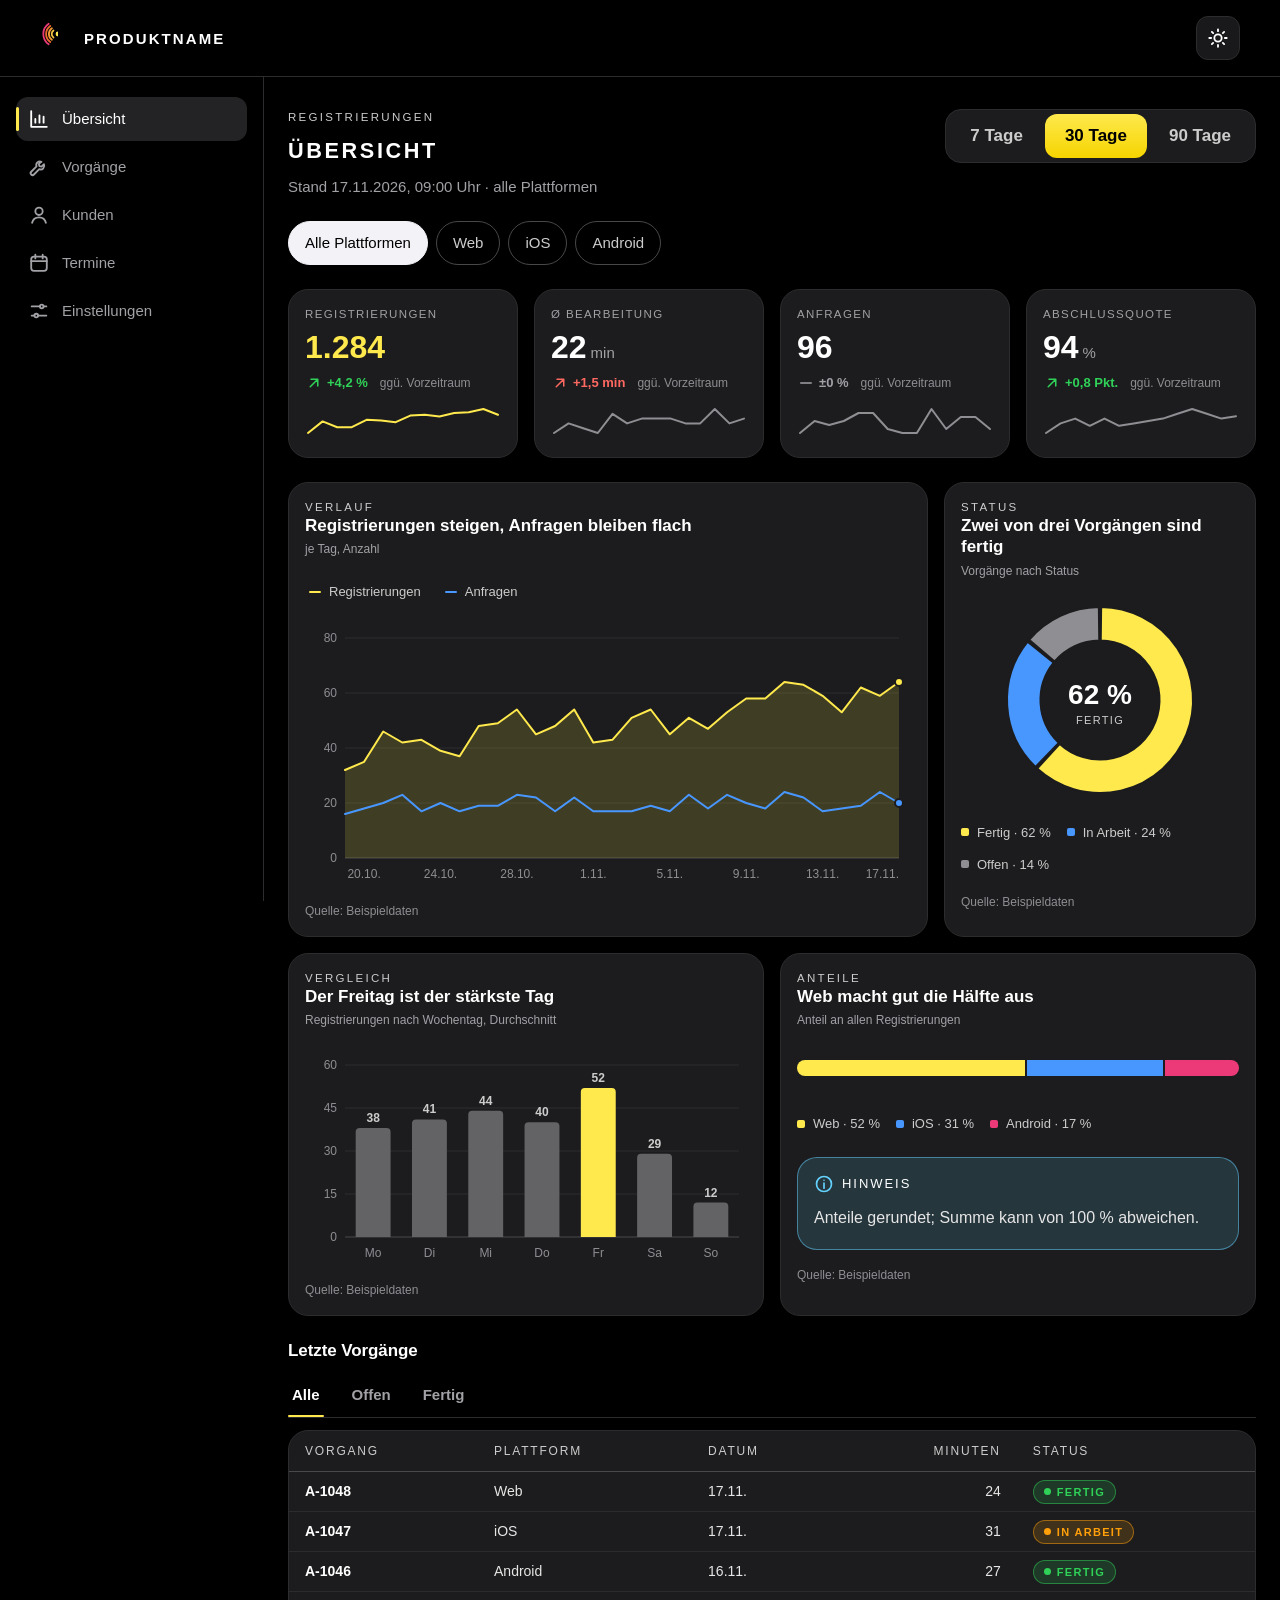
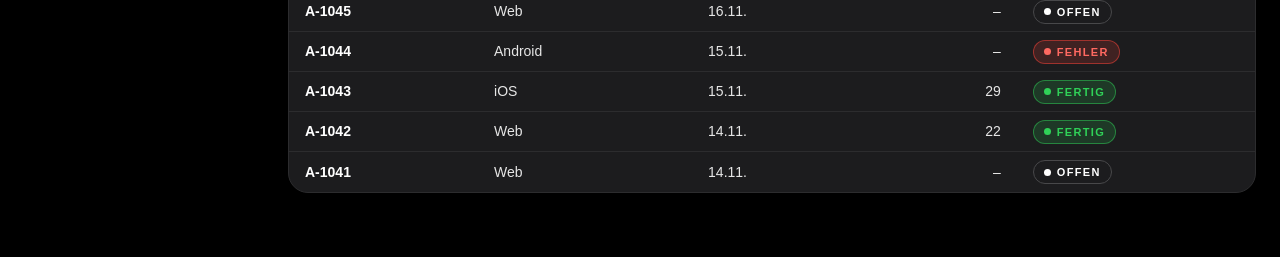
==== templates/dashboard.html @ 51b9b563 "ODSV 1.0.0: Design-System mit 17 Signets Co-Authored-By: Claude Opus 5.5 <noreply@anthropic.com> Cla" ====
<!DOCTYPE html>
<html lang="de" data-theme="dark">
<head>
<meta charset="utf-8">
<meta name="viewport" content="width=device-width, initial-scale=1, viewport-fit=cover">
<meta name="color-scheme" content="dark light">
<title>Produktname – Startvorlage Dashboard (ODSV)</title>
<!-- ODSV-Startvorlage Dashboard. Daten im Skript unten ersetzen (Quelle angeben!). Prüfen: node tools/lint-html.js templates/dashboard.html -->
<link rel="stylesheet" href="../web/tokens.css">
<link rel="stylesheet" href="../web/odsv.css">
<script src="../web/odsv.js"></script>
</head>
<body data-density="compact">
<!--ODSV-SPRITE--><svg xmlns="http://www.w3.org/2000/svg" class="odsv-sprite" aria-hidden="true" focusable="false" style="position:absolute;width:0;height:0;overflow:hidden">

<symbol id="odsv-icon-check" viewBox="0 0 24 24"><path d="M5 12.5l4.5 4.5L19 7.5"/></symbol>
<symbol id="odsv-icon-close" viewBox="0 0 24 24"><path d="M6 6l12 12M18 6L6 18"/></symbol>
<symbol id="odsv-icon-chevron" viewBox="0 0 24 24"><path d="M9 5l7 7-7 7"/></symbol>
<symbol id="odsv-icon-chevron-down" viewBox="0 0 24 24"><path d="M5 9l7 7 7-7"/></symbol>
<symbol id="odsv-icon-arrow" viewBox="0 0 24 24"><path d="M4 12h16M14 6l6 6-6 6"/></symbol>
<symbol id="odsv-icon-trend-up" viewBox="0 0 24 24"><path d="M7 17L17 7M8 7h9v9"/></symbol>
<symbol id="odsv-icon-trend-down" viewBox="0 0 24 24"><path d="M7 7l10 10M17 8v9H8"/></symbol>
<symbol id="odsv-icon-info" viewBox="0 0 24 24"><circle cx="12" cy="12" r="9"/><path d="M12 11v6M12 7.5v.01"/></symbol>
<symbol id="odsv-icon-warning" viewBox="0 0 24 24"><path d="M12 3.5l9.5 16.5h-19z"/><path d="M12 10v4.5M12 17.5v.01"/></symbol>
<symbol id="odsv-icon-error" viewBox="0 0 24 24"><circle cx="12" cy="12" r="9"/><path d="M9 9l6 6M15 9l-6 6"/></symbol>
<symbol id="odsv-icon-battery" viewBox="0 0 24 24"><rect x="2" y="7" width="17" height="10" rx="2.5"/><path d="M22 10.5v3M6 10.5v3M10 10.5v3"/></symbol>
<symbol id="odsv-icon-sound" viewBox="0 0 24 24"><path d="M4 9.5v5h3.5L12 18.5v-13L7.5 9.5z"/><path d="M15.5 9a4 4 0 010 6M18 6.5a8 8 0 010 11"/></symbol>
<symbol id="odsv-icon-led" viewBox="0 0 24 24"><path d="M9 18h6M10 21h4"/><path d="M12 3a6 6 0 00-3.5 10.9c.6.5 1 1.2 1 2.1h5c0-.9.4-1.6 1-2.1A6 6 0 0012 3z"/></symbol>
<symbol id="odsv-icon-car" viewBox="0 0 24 24"><path d="M4 15.5v-4l2-5h12l2 5v4"/><path d="M4 11.5h16M4 15.5h16M4 15.5V18h3v-2.5M17 15.5V18h3v-2.5M7.5 13.5v.01M16.5 13.5v.01"/></symbol>
<symbol id="odsv-icon-bolt" viewBox="0 0 24 24"><path d="M13 2.5L5 13.5h6l-1 8 8-11h-6z"/></symbol>
<symbol id="odsv-icon-wrench" viewBox="0 0 24 24"><path d="M14.7 6.3a4 4 0 00-5.4 5.1L3.5 17.2a2 2 0 003 3l5.8-5.8a4 4 0 005.1-5.4l-2.6 2.6-2.4-.6-.6-2.4z"/></symbol>
<symbol id="odsv-icon-clock" viewBox="0 0 24 24"><circle cx="12" cy="12" r="9"/><path d="M12 7v5l3 2"/></symbol>
<symbol id="odsv-icon-calendar" viewBox="0 0 24 24"><rect x="3.5" y="5" width="17" height="15.5" rx="3"/><path d="M3.5 10h17M8 3v4M16 3v4"/></symbol>
<symbol id="odsv-icon-user" viewBox="0 0 24 24"><circle cx="12" cy="8" r="4"/><path d="M4.5 20.5c.8-3.8 4-6 7.5-6s6.7 2.2 7.5 6"/></symbol>
<symbol id="odsv-icon-search" viewBox="0 0 24 24"><circle cx="11" cy="11" r="6.5"/><path d="M16 16l4.5 4.5"/></symbol>
<symbol id="odsv-icon-download" viewBox="0 0 24 24"><path d="M12 4v11M7 11l5 5 5-5M5 20h14"/></symbol>
<symbol id="odsv-icon-external" viewBox="0 0 24 24"><path d="M14 4h6v6M20 4l-9 9M18 14v4.5a1.5 1.5 0 01-1.5 1.5h-11A1.5 1.5 0 014 18.5v-11A1.5 1.5 0 015.5 6H10"/></symbol>
<symbol id="odsv-icon-plus" viewBox="0 0 24 24"><path d="M12 5v14M5 12h14"/></symbol>
<symbol id="odsv-icon-minus" viewBox="0 0 24 24"><path d="M5 12h14"/></symbol>
<symbol id="odsv-icon-menu" viewBox="0 0 24 24"><path d="M4 7h16M4 12h16M4 17h16"/></symbol>
<symbol id="odsv-icon-settings" viewBox="0 0 24 24"><path d="M4 7h9M17 7h3M4 17h3M11 17h9"/><circle cx="15" cy="7" r="2"/><circle cx="9" cy="17" r="2"/></symbol>
<symbol id="odsv-icon-chart" viewBox="0 0 24 24"><path d="M3.5 3.5v17h17"/><path d="M8 16v-4M12.5 16V8M17 16v-6.5"/></symbol>
<symbol id="odsv-icon-sun" viewBox="0 0 24 24"><circle cx="12" cy="12" r="4"/><path d="M12 2.5v2M12 19.5v2M2.5 12h2M19.5 12h2M5.3 5.3l1.4 1.4M17.3 17.3l1.4 1.4M5.3 18.7l1.4-1.4M17.3 6.7l1.4-1.4"/></symbol>
<symbol id="odsv-icon-moon" viewBox="0 0 24 24"><path d="M20 14.5A8.5 8.5 0 019.5 4a8.5 8.5 0 1010.5 10.5z"/></symbol>
<symbol id="odsv-icon-copy" viewBox="0 0 24 24"><rect x="8.5" y="8.5" width="11" height="11" rx="2.5"/><path d="M15.5 8.5V7a2.5 2.5 0 00-2.5-2.5H7A2.5 2.5 0 004.5 7v6A2.5 2.5 0 007 15.5h1.5"/></symbol>
<symbol id="odsv-icon-filter" viewBox="0 0 24 24"><path d="M4 5h16l-6 7.5V19l-4 1.5v-8z"/></symbol>
<symbol id="odsv-icon-shield" viewBox="0 0 24 24"><path d="M12 3l7.5 3v5.5c0 4.5-3.2 8-7.5 9.5-4.3-1.5-7.5-5-7.5-9.5V6z"/></symbol>
<symbol id="odsv-icon-bell" viewBox="0 0 24 24"><path d="M6 16.5V11a6 6 0 1112 0v5.5l1.5 2h-15z"/><path d="M10 21h4"/></symbol>
<symbol id="odsv-signet" viewBox="0 0 400 400" fill="none" stroke="none"><path d="M266.8 52.6A180 180 0 0 0 266.8 347.4" style="fill:none;stroke-width:26;stroke-linecap:round;stroke-linejoin:round;stroke:var(--odsv-color-signet-1)"/><path d="M289.7 85.3A140 140 0 0 0 289.7 314.7" style="fill:none;stroke-width:26;stroke-linecap:round;stroke-linejoin:round;stroke:var(--odsv-color-signet-2)"/><path d="M312.6 118.1A100 100 0 0 0 312.6 281.9" style="fill:none;stroke-width:26;stroke-linecap:round;stroke-linejoin:round;stroke:var(--odsv-color-signet-3)"/><path d="M335.6 150.9A60 60 0 0 0 335.6 249.1" style="fill:none;stroke-width:26;stroke-linecap:round;stroke-linejoin:round;stroke:var(--odsv-color-signet-4)"/><circle cx="400" cy="200" r="34" style="fill:var(--odsv-color-signet-dot)"/></symbol><symbol id="odsv-signet-ai" viewBox="0 0 400 400" fill="none" stroke="none"><path d="M276.0 72.0Q289.4 170.6 388.0 184.0" style="fill:none;stroke-width:26;stroke-linecap:round;stroke-linejoin:round;stroke:var(--odsv-color-signet-1)"/><path d="M388.0 184.0Q289.4 197.4 276.0 296.0" style="fill:none;stroke-width:26;stroke-linecap:round;stroke-linejoin:round;stroke:var(--odsv-color-signet-2)"/><path d="M276.0 296.0Q262.6 197.4 164.0 184.0" style="fill:none;stroke-width:26;stroke-linecap:round;stroke-linejoin:round;stroke:var(--odsv-color-signet-3)"/><path d="M164.0 184.0Q262.6 170.6 276.0 72.0" style="fill:none;stroke-width:26;stroke-linecap:round;stroke-linejoin:round;stroke:var(--odsv-color-signet-4)"/><circle cx="276" cy="184" r="26" style="fill:var(--odsv-color-signet-dot)"/></symbol><symbol id="odsv-signet-network" viewBox="0 0 400 400" fill="none" stroke="none"><path d="M242.5 156.4L170.7 111.6M130.0 100.0a22 22 0 1 0 44.0 0a22 22 0 1 0 -44.0 0Z" style="fill:none;stroke-width:26;stroke-linecap:round;stroke-linejoin:round;stroke:var(--odsv-color-signet-1)"/><path d="M311.3 134.2L324.4 102.5M312.0 84.0a20 20 0 1 0 40.0 0a20 20 0 1 0 -40.0 0Z" style="fill:none;stroke-width:26;stroke-linecap:round;stroke-linejoin:round;stroke:var(--odsv-color-signet-2)"/><path d="M244.2 218.2L198.4 250.5M162.0 262.0a20 20 0 1 0 40.0 0a20 20 0 1 0 -40.0 0Z" style="fill:none;stroke-width:26;stroke-linecap:round;stroke-linejoin:round;stroke:var(--odsv-color-signet-3)"/><path d="M328.4 226.7L374.9 276.0M368.0 292.0a22 22 0 1 0 44.0 0a22 22 0 1 0 -44.0 0Z" style="fill:none;stroke-width:26;stroke-linecap:round;stroke-linejoin:round;stroke:var(--odsv-color-signet-4)"/><circle cx="290" cy="186" r="32" style="fill:var(--odsv-color-signet-dot)"/></symbol><symbol id="odsv-signet-data" viewBox="0 0 400 400" fill="none" stroke="none"><path d="M196 286L196 250" style="fill:none;stroke-width:26;stroke-linecap:round;stroke-linejoin:round;stroke:var(--odsv-color-signet-1)"/><path d="M252 286L252 212" style="fill:none;stroke-width:26;stroke-linecap:round;stroke-linejoin:round;stroke:var(--odsv-color-signet-2)"/><path d="M308 286L308 174" style="fill:none;stroke-width:26;stroke-linecap:round;stroke-linejoin:round;stroke:var(--odsv-color-signet-3)"/><path d="M364 286L364 136" style="fill:none;stroke-width:26;stroke-linecap:round;stroke-linejoin:round;stroke:var(--odsv-color-signet-4)"/><circle cx="364" cy="80" r="26" style="fill:var(--odsv-color-signet-dot)"/></symbol><symbol id="odsv-signet-code" viewBox="0 0 400 400" fill="none" stroke="none"><path d="M257.7 80.0 L192.0 186.0 L257.7 292.0" style="fill:none;stroke-width:26;stroke-linecap:round;stroke-linejoin:round;stroke:var(--odsv-color-signet-1)"/><path d="M291.0 107.0 L242.0 186.0 L291.0 265.0" style="fill:none;stroke-width:26;stroke-linecap:round;stroke-linejoin:round;stroke:var(--odsv-color-signet-2)"/><path d="M324.2 134.0 L292.0 186.0 L324.2 238.0" style="fill:none;stroke-width:26;stroke-linecap:round;stroke-linejoin:round;stroke:var(--odsv-color-signet-3)"/><path d="M358.1 160.0 L342.0 186.0 L358.1 212.0" style="fill:none;stroke-width:26;stroke-linecap:round;stroke-linejoin:round;stroke:var(--odsv-color-signet-4)"/><circle cx="398" cy="186" r="26" style="fill:var(--odsv-color-signet-dot)"/></symbol><symbol id="odsv-signet-mountains" viewBox="0 0 400 400" fill="none" stroke="none"><path d="M150.0 286.0 L210.0 182.0" style="fill:none;stroke-width:26;stroke-linecap:round;stroke-linejoin:round;stroke:var(--odsv-color-signet-1)"/><path d="M210.0 182.0 L266.0 248.0" style="fill:none;stroke-width:26;stroke-linecap:round;stroke-linejoin:round;stroke:var(--odsv-color-signet-2)"/><path d="M266.0 248.0 L332.0 108.0" style="fill:none;stroke-width:26;stroke-linecap:round;stroke-linejoin:round;stroke:var(--odsv-color-signet-3)"/><path d="M332.0 108.0 L410.0 236.0" style="fill:none;stroke-width:26;stroke-linecap:round;stroke-linejoin:round;stroke:var(--odsv-color-signet-4)"/><circle cx="250" cy="100" r="26" style="fill:var(--odsv-color-signet-dot)"/></symbol><symbol id="odsv-signet-bike" viewBox="0 0 400 400" fill="none" stroke="none"><path d="M120.0 232.0a56 56 0 1 0 112.0 0a56 56 0 1 0 -112.0 0Z" style="fill:none;stroke-width:26;stroke-linecap:round;stroke-linejoin:round;stroke:var(--odsv-color-signet-1)"/><path d="M312.0 232.0a56 56 0 1 0 112.0 0a56 56 0 1 0 -112.0 0Z" style="fill:none;stroke-width:26;stroke-linecap:round;stroke-linejoin:round;stroke:var(--odsv-color-signet-2)"/><path d="M176 232L268 232L244 156L346 156L268 232M346 156L368 232" style="fill:none;stroke-width:26;stroke-linecap:round;stroke-linejoin:round;stroke:var(--odsv-color-signet-3)"/><path d="M244 156L238 124M206 124L256 124M346 156L340 124L376 124" style="fill:none;stroke-width:26;stroke-linecap:round;stroke-linejoin:round;stroke:var(--odsv-color-signet-4)"/><circle cx="268" cy="232" r="24" style="fill:var(--odsv-color-signet-dot)"/></symbol><symbol id="odsv-signet-outdoor" viewBox="0 0 400 400" fill="none" stroke="none"><path d="M180 284L298 68" style="fill:none;stroke-width:26;stroke-linecap:round;stroke-linejoin:round;stroke:var(--odsv-color-signet-1)"/><path d="M384 284L266 68" style="fill:none;stroke-width:26;stroke-linecap:round;stroke-linejoin:round;stroke:var(--odsv-color-signet-2)"/><path d="M246 284L282 206L318 284" style="fill:none;stroke-width:26;stroke-linecap:round;stroke-linejoin:round;stroke:var(--odsv-color-signet-3)"/><path d="M156 284L404 284" style="fill:none;stroke-width:26;stroke-linecap:round;stroke-linejoin:round;stroke:var(--odsv-color-signet-4)"/><circle cx="372" cy="98" r="26" style="fill:var(--odsv-color-signet-dot)"/></symbol><symbol id="odsv-signet-route" viewBox="0 0 400 400" fill="none" stroke="none"><path d="M168 280L332 280A31 31 0 0 0 332 218" style="fill:none;stroke-width:26;stroke-linecap:round;stroke-linejoin:round;stroke:var(--odsv-color-signet-1)"/><path d="M332 218L182 218A31 31 0 0 1 182 156" style="fill:none;stroke-width:26;stroke-linecap:round;stroke-linejoin:round;stroke:var(--odsv-color-signet-2)"/><path d="M182 156L332 156A31 31 0 0 0 332 94" style="fill:none;stroke-width:26;stroke-linecap:round;stroke-linejoin:round;stroke:var(--odsv-color-signet-3)"/><path d="M332 94L244 94" style="fill:none;stroke-width:26;stroke-linecap:round;stroke-linejoin:round;stroke:var(--odsv-color-signet-4)"/><circle cx="186" cy="94" r="26" style="fill:var(--odsv-color-signet-dot)"/></symbol><symbol id="odsv-signet-success" viewBox="0 0 400 400" fill="none" stroke="none"><path d="M334.0 104.0L334.0 70.0" style="fill:none;stroke-width:26;stroke-linecap:round;stroke-linejoin:round;stroke:var(--odsv-color-signet-1)"/><path d="M373.8 127.0L403.3 110.0" style="fill:none;stroke-width:26;stroke-linecap:round;stroke-linejoin:round;stroke:var(--odsv-color-signet-2)"/><path d="M294.2 127.0L268.2 112.0" style="fill:none;stroke-width:26;stroke-linecap:round;stroke-linejoin:round;stroke:var(--odsv-color-signet-3)"/><path d="M178.0 222.0 L228.0 272.0 L304.0 186.0" style="fill:none;stroke-width:26;stroke-linecap:round;stroke-linejoin:round;stroke:var(--odsv-color-signet-4)"/><circle cx="334" cy="150" r="26" style="fill:var(--odsv-color-signet-dot)"/></symbol><symbol id="odsv-signet-fail" viewBox="0 0 400 400" fill="none" stroke="none"><path d="M140.0 250.0 L200.0 186.0" style="fill:none;stroke-width:26;stroke-linecap:round;stroke-linejoin:round;stroke:var(--odsv-color-signet-1)"/><path d="M200.0 186.0 L248.0 214.0" style="fill:none;stroke-width:26;stroke-linecap:round;stroke-linejoin:round;stroke:var(--odsv-color-signet-2)"/><path d="M248.0 214.0 L318.0 104.0" style="fill:none;stroke-width:26;stroke-linecap:round;stroke-linejoin:round;stroke:var(--odsv-color-signet-3)"/><path d="M318 104L356 236" style="fill:none;stroke-width:26;stroke-linecap:round;stroke-linejoin:round;stroke:var(--odsv-color-signet-4)"/><circle cx="366" cy="290" r="26" style="fill:var(--odsv-color-signet-dot)"/></symbol><symbol id="odsv-signet-conflict" viewBox="0 0 400 400" fill="none" stroke="none"><path d="M130 188L232 188" style="fill:none;stroke-width:26;stroke-linecap:round;stroke-linejoin:round;stroke:var(--odsv-color-signet-1)"/><path d="M200 148L240 188L200 228" style="fill:none;stroke-width:26;stroke-linecap:round;stroke-linejoin:round;stroke:var(--odsv-color-signet-2)"/><path d="M372 148L332 188L372 228" style="fill:none;stroke-width:26;stroke-linecap:round;stroke-linejoin:round;stroke:var(--odsv-color-signet-3)"/><path d="M424 188L340 188" style="fill:none;stroke-width:26;stroke-linecap:round;stroke-linejoin:round;stroke:var(--odsv-color-signet-4)"/><circle cx="286" cy="188" r="24" style="fill:var(--odsv-color-signet-dot)"/></symbol><symbol id="odsv-signet-agreement" viewBox="0 0 400 400" fill="none" stroke="none"><path d="M140 92C200 92 220 190 262 190" style="fill:none;stroke-width:26;stroke-linecap:round;stroke-linejoin:round;stroke:var(--odsv-color-signet-1)"/><path d="M140 288C200 288 220 190 262 190" style="fill:none;stroke-width:26;stroke-linecap:round;stroke-linejoin:round;stroke:var(--odsv-color-signet-2)"/><path d="M300 190L388 190" style="fill:none;stroke-width:26;stroke-linecap:round;stroke-linejoin:round;stroke:var(--odsv-color-signet-3)"/><path d="M354 156L392 190L354 224" style="fill:none;stroke-width:26;stroke-linecap:round;stroke-linejoin:round;stroke:var(--odsv-color-signet-4)"/><circle cx="262" cy="190" r="26" style="fill:var(--odsv-color-signet-dot)"/></symbol><symbol id="odsv-signet-idea" viewBox="0 0 400 400" fill="none" stroke="none"><path d="M330.8 236.0A70 70 0 1 0 237.2 236.0" style="fill:none;stroke-width:26;stroke-linecap:round;stroke-linejoin:round;stroke:var(--odsv-color-signet-1)"/><path d="M330.8 236.0L322.8 276.0L245.2 276.0L237.2 236.0" style="fill:none;stroke-width:26;stroke-linecap:round;stroke-linejoin:round;stroke:var(--odsv-color-signet-2)"/><path d="M262 318.0L306 318.0" style="fill:none;stroke-width:26;stroke-linecap:round;stroke-linejoin:round;stroke:var(--odsv-color-signet-3)"/><path d="M284.0 84.0L284.0 64.0M365.9 126.6L382.3 115.2M202.1 126.6L185.7 115.2" style="fill:none;stroke-width:26;stroke-linecap:round;stroke-linejoin:round;stroke:var(--odsv-color-signet-4)"/><circle cx="284" cy="184" r="24" style="fill:var(--odsv-color-signet-dot)"/></symbol><symbol id="odsv-signet-question" viewBox="0 0 400 400" fill="none" stroke="none"><path d="M229.7 110.8A62 62 0 0 1 298.8 70.9" style="fill:none;stroke-width:26;stroke-linecap:round;stroke-linejoin:round;stroke:var(--odsv-color-signet-1)"/><path d="M298.8 70.9A62 62 0 0 1 350.0 132.0" style="fill:none;stroke-width:26;stroke-linecap:round;stroke-linejoin:round;stroke:var(--odsv-color-signet-2)"/><path d="M350 132C350 186 288 172 288 228" style="fill:none;stroke-width:26;stroke-linecap:round;stroke-linejoin:round;stroke:var(--odsv-color-signet-3)"/><path d="M288 228L288 250" style="fill:none;stroke-width:26;stroke-linecap:round;stroke-linejoin:round;stroke:var(--odsv-color-signet-4)"/><circle cx="288" cy="308" r="26" style="fill:var(--odsv-color-signet-dot)"/></symbol><symbol id="odsv-signet-progress" viewBox="0 0 400 400" fill="none" stroke="none"><path d="M265.9 83.6A104 104 0 0 1 386.4 167.9" style="fill:none;stroke-width:26;stroke-linecap:round;stroke-linejoin:round;stroke:var(--odsv-color-signet-1)"/><path d="M386.4 204.1A104 104 0 0 1 302.1 288.4" style="fill:none;stroke-width:26;stroke-linecap:round;stroke-linejoin:round;stroke:var(--odsv-color-signet-2)"/><path d="M265.9 288.4A104 104 0 0 1 193.9 238.0" style="fill:none;stroke-width:26;stroke-linecap:round;stroke-linejoin:round;stroke:var(--odsv-color-signet-3)"/><path d="M181.6 204.1A104 104 0 0 1 186.3 150.4" style="fill:none;stroke-width:26;stroke-linecap:round;stroke-linejoin:round;stroke:var(--odsv-color-signet-4)"/><circle cx="284" cy="186" r="26" style="fill:var(--odsv-color-signet-dot)"/></symbol><symbol id="odsv-signet-restart" viewBox="0 0 400 400" fill="none" stroke="none"><path d="M233.0 103.1A98 98 0 0 1 366.9 139.0" style="fill:none;stroke-width:26;stroke-linecap:round;stroke-linejoin:round;stroke:var(--odsv-color-signet-1)"/><path d="M378.5 171.0A98 98 0 0 1 299.0 284.5" style="fill:none;stroke-width:26;stroke-linecap:round;stroke-linejoin:round;stroke:var(--odsv-color-signet-2)"/><path d="M265.0 284.5A98 98 0 0 1 187.3 162.6" style="fill:none;stroke-width:26;stroke-linecap:round;stroke-linejoin:round;stroke:var(--odsv-color-signet-3)"/><path d="M148.8 187.7L187.3 162.6L208.2 203.6" style="fill:none;stroke-width:26;stroke-linecap:round;stroke-linejoin:round;stroke:var(--odsv-color-signet-4)"/><circle cx="282" cy="188" r="26" style="fill:var(--odsv-color-signet-dot)"/></symbol>
</svg><!--/ODSV-SPRITE-->
<a class="odsv-skip" href="#inhalt">Zum Inhalt</a>
<header class="odsv-topbar odsv-topbar--wide">
  <div class="odsv-topbar__inner">
    <a class="odsv-brand" href="#" aria-label="Produktname, Startseite"><svg class="odsv-brand__mark" viewBox="120 40 280 320" aria-hidden="true"><use href="#odsv-signet"/></svg><span class="odsv-brand__name">Produktname</span></a>
    <div class="odsv-topbar__actions">
      <button type="button" class="odsv-icon-btn odsv-theme-toggle" data-odsv-theme-toggle aria-pressed="false" aria-label="Helles Theme aktivieren"><svg class="odsv-icon odsv-theme-toggle__sun" aria-hidden="true"><use href="#odsv-icon-sun"/></svg><svg class="odsv-icon odsv-theme-toggle__moon" aria-hidden="true"><use href="#odsv-icon-moon"/></svg></button>
      <button type="button" class="odsv-icon-btn odsv-topbar__toggle odsv-hide-lg" data-odsv-nav-toggle aria-expanded="false" aria-controls="app-nav" aria-label="Menü"><svg class="odsv-icon" aria-hidden="true"><use href="#odsv-icon-menu"/></svg></button>
    </div>
    <nav class="odsv-topbar__nav odsv-hide-lg" id="app-nav" aria-label="Hauptnavigation"><ul class="odsv-nav"><li><a class="odsv-nav__link" href="#" aria-current="page">Übersicht</a></li><li><a class="odsv-nav__link" href="#">Vorgänge</a></li><li><a class="odsv-nav__link" href="#">Kunden</a></li><li><a class="odsv-nav__link" href="#">Termine</a></li><li><a class="odsv-nav__link" href="#">Einstellungen</a></li></ul></nav>
  </div>
</header>
<div class="odsv-app">
  <aside class="odsv-sidebar" aria-label="Bereiche"><nav aria-label="Hauptnavigation"><ul class="odsv-sidebar__nav"><li><a class="odsv-sidebar__link" href="#" aria-current="page"><svg class="odsv-icon" aria-hidden="true"><use href="#odsv-icon-chart"/></svg><span class="odsv-sidebar__text">Übersicht</span></a></li><li><a class="odsv-sidebar__link" href="#"><svg class="odsv-icon" aria-hidden="true"><use href="#odsv-icon-wrench"/></svg><span class="odsv-sidebar__text">Vorgänge</span></a></li><li><a class="odsv-sidebar__link" href="#"><svg class="odsv-icon" aria-hidden="true"><use href="#odsv-icon-user"/></svg><span class="odsv-sidebar__text">Kunden</span></a></li><li><a class="odsv-sidebar__link" href="#"><svg class="odsv-icon" aria-hidden="true"><use href="#odsv-icon-calendar"/></svg><span class="odsv-sidebar__text">Termine</span></a></li><li><a class="odsv-sidebar__link" href="#"><svg class="odsv-icon" aria-hidden="true"><use href="#odsv-icon-settings"/></svg><span class="odsv-sidebar__text">Einstellungen</span></a></li></ul></nav></aside>
  <main class="odsv-app__main" id="inhalt">
    <div class="odsv-stack odsv-stack--6">
      <header class="odsv-cluster odsv-cluster--between odsv-cluster--start">
        <div class="odsv-hgroup odsv-hgroup--compact">
          <p class="odsv-eyebrow">Registrierungen</p>
          <h1 class="odsv-h1">Übersicht</h1>
          <p class="odsv-sub" id="stand">Stand 17.11.2026, 09:00 Uhr · alle Plattformen</p>
        </div>
        <div class="odsv-segmented" role="radiogroup" aria-label="Zeitraum" id="range" data-odsv-segmented>
          <button type="button" class="odsv-segmented__item" role="radio" aria-checked="false" data-value="7">7 Tage</button>
          <button type="button" class="odsv-segmented__item" role="radio" aria-checked="true" data-value="30">30 Tage</button>
          <button type="button" class="odsv-segmented__item" role="radio" aria-checked="false" data-value="90">90 Tage</button>
        </div>
      </header>

      <div class="odsv-cluster odsv-cluster--2" role="group" aria-label="Plattform filtern">
        <button type="button" class="odsv-pill" aria-pressed="true">Alle Plattformen</button>
        <button type="button" class="odsv-pill" aria-pressed="false">Web</button>
        <button type="button" class="odsv-pill" aria-pressed="false">iOS</button>
        <button type="button" class="odsv-pill" aria-pressed="false">Android</button>
      </div>

      <section aria-label="Kennzahlen">
        <div class="odsv-grid odsv-grid--dashboard" id="kpis"></div>
      </section>

      <div class="odsv-grid odsv-grid--dashboard">
        <div class="odsv-col-12 odsv-col-lg-8">
          <figure class="odsv-chart">
            <div class="odsv-chart__header"><div><p class="odsv-eyebrow">Verlauf</p><figcaption class="odsv-chart__title" id="t-line">Registrierungen steigen, Anfragen bleiben flach</figcaption><p class="odsv-chart__subtitle">je Tag, Anzahl</p></div></div>
            <ul class="odsv-legend" aria-label="Legende">
              <li><button type="button" class="odsv-legend__item odsv-dv-1" aria-pressed="true" data-s="0"><span class="odsv-swatch odsv-swatch--line"></span><span style="color:var(--odsv-color-text-secondary)">Registrierungen</span></button></li>
              <li><button type="button" class="odsv-legend__item odsv-dv-2" aria-pressed="true" data-s="1"><span class="odsv-swatch odsv-swatch--line"></span><span style="color:var(--odsv-color-text-secondary)">Anfragen</span></button></li>
            </ul>
            <div class="odsv-chart__plot" id="c-line"></div>
            <p class="odsv-chart__footer">Quelle: Beispieldaten</p>
          </figure>
        </div>
        <div class="odsv-col-12 odsv-col-lg-4">
          <figure class="odsv-chart" style="height:100%">
            <div><p class="odsv-eyebrow">Status</p><figcaption class="odsv-chart__title">Zwei von drei Vorgängen sind fertig</figcaption><p class="odsv-chart__subtitle">Vorgänge nach Status</p></div>
            <div class="odsv-chart__plot" id="c-donut"></div>
            <ul class="odsv-legend" id="l-donut"></ul>
            <p class="odsv-chart__footer">Quelle: Beispieldaten</p>
          </figure>
        </div>
        <div class="odsv-col-12 odsv-col-lg-6">
          <figure class="odsv-chart">
            <div><p class="odsv-eyebrow">Vergleich</p><figcaption class="odsv-chart__title">Der Freitag ist der stärkste Tag</figcaption><p class="odsv-chart__subtitle">Registrierungen nach Wochentag, Durchschnitt</p></div>
            <div class="odsv-chart__plot" id="c-bars"></div>
            <p class="odsv-chart__footer">Quelle: Beispieldaten</p>
          </figure>
        </div>
        <div class="odsv-col-12 odsv-col-lg-6">
          <figure class="odsv-chart">
            <div><p class="odsv-eyebrow">Anteile</p><figcaption class="odsv-chart__title">Web macht gut die Hälfte aus</figcaption><p class="odsv-chart__subtitle">Anteil an allen Registrierungen</p></div>
            <div class="odsv-stackbar" role="img" aria-label="Web 52 Prozent, iOS 31 Prozent, Android 17 Prozent"><span class="odsv-dv-1" style="flex:52"></span><span class="odsv-dv-2" style="flex:31"></span><span class="odsv-dv-3" style="flex:17"></span></div>
            <ul class="odsv-legend"><li class="odsv-legend__item odsv-dv-1"><span class="odsv-swatch"></span><span style="color:var(--odsv-color-text-secondary)">Web · 52 %</span></li><li class="odsv-legend__item odsv-dv-2"><span class="odsv-swatch"></span><span style="color:var(--odsv-color-text-secondary)">iOS · 31 %</span></li><li class="odsv-legend__item odsv-dv-3"><span class="odsv-swatch"></span><span style="color:var(--odsv-color-text-secondary)">Android · 17 %</span></li></ul>
            <div class="odsv-callout odsv-callout--banner odsv-callout--info"><p class="odsv-callout__head"><svg class="odsv-icon" aria-hidden="true"><use href="#odsv-icon-info"/></svg><span class="odsv-callout__label">Hinweis</span></p><p class="odsv-callout__text">Anteile gerundet; Summe kann von 100 % abweichen.</p></div>
            <p class="odsv-chart__footer">Quelle: Beispieldaten</p>
          </figure>
        </div>
      </div>

      <section class="odsv-stack odsv-stack--3" aria-labelledby="h-tab">
        <h2 class="odsv-h4" id="h-tab">Letzte Vorgänge</h2>
        <div class="odsv-tabs" role="tablist" aria-label="Status" data-odsv-tabs id="tabs">
          <button type="button" class="odsv-tab" role="tab" id="tb-alle" data-value="alle" aria-selected="true" aria-controls="tp">Alle</button>
          <button type="button" class="odsv-tab" role="tab" id="tb-offen" data-value="offen" aria-selected="false" aria-controls="tp" tabindex="-1">Offen</button>
          <button type="button" class="odsv-tab" role="tab" id="tb-fertig" data-value="fertig" aria-selected="false" aria-controls="tp" tabindex="-1">Fertig</button>
        </div>
        <div id="tp" role="tabpanel" aria-labelledby="tb-alle">
          <div class="odsv-table-wrap" role="region" aria-label="Letzte Vorgänge" tabindex="0">
            <table class="odsv-table odsv-table--compact odsv-table--hover">
              <caption class="odsv-sr-only">Letzte Vorgänge mit Plattform, Dauer und Status</caption>
              <thead><tr><th scope="col">Vorgang</th><th scope="col">Plattform</th><th scope="col">Datum</th><th scope="col" class="odsv-table__num">Minuten</th><th scope="col">Status</th></tr></thead>
              <tbody id="rows"></tbody>
            </table>
          </div>
          <p class="odsv-empty odsv-small" id="empty" hidden>Keine Vorgänge mit diesem Status. Anderen Reiter wählen.</p>
        </div>
      </section>
    </div>
  </main>
</div>
<script src="../web/odsv-charts.js"></script>
<script>
(function () {
  var C = window.ODSVCharts, de = C.format;
  function rnd(seed) { var s = seed; return function () { s = (s * 16807) % 2147483647; return s / 2147483647; }; }
  function series(n, base, amp, trend, seed) { var r = rnd(seed), a = []; for (var i = 0; i < n; i++) a.push(Math.max(1, Math.round(base + trend * i / n + (r() - .5) * amp))); return a; }
  function labels(n) { var out = [], d = new Date(2026, 10, 17); for (var i = n - 1; i >= 0; i--) { var x = new Date(d); x.setDate(d.getDate() - i); out.push(x.getDate() + '.' + (x.getMonth() + 1) + '.'); } return out; }
  var state = { range: 30, hidden: {} };
  var STATUS = { fertig: ['success', 'Fertig'], arbeit: ['warning', 'In Arbeit'], fehler: ['danger', 'Fehler'], offen: ['', 'Offen'] };
  var ROWS = [['A-1048','Web','17.11.',24,'fertig'],['A-1047','iOS','17.11.',31,'arbeit'],['A-1046','Android','16.11.',27,'fertig'],['A-1045','Web','16.11.','–','offen'],['A-1044','Android','15.11.','–','fehler'],['A-1043','iOS','15.11.',29,'fertig'],['A-1042','Web','14.11.',22,'fertig'],['A-1041','Web','14.11.','–','offen']];
  function kpi(label, val, unit, trend, dir, kind, note, spark, lead) {
    var icon = dir === 0 ? 'minus' : dir > 0 ? 'trend-up' : 'trend-down';
    return '<div class="odsv-col-6 odsv-col-lg-3"><dl class="odsv-kpi' + (lead ? ' odsv-kpi--lead' : '') + '"><dt class="odsv-kpi__label">' + label + '</dt><dd class="odsv-kpi__value">' + val + (unit ? '<span class="odsv-kpi__unit">' + unit + '</span>' : '') + '</dd>' +
      '<dd class="odsv-kpi__row"><span class="odsv-trend odsv-trend--' + kind + '"><svg class="odsv-icon" aria-hidden="true"><use href="#odsv-icon-' + icon + '"/></svg>' + trend + '</span><span class="odsv-kpi__note">' + note + '</span></dd>' +
      '<dd class="odsv-kpi__spark" data-odsv-spark="' + spark + '" style="height:32px"></dd></dl></div>';
  }
  function renderKpis() {
    var n = state.range, f = n / 30, sp = series(14, 40, 14, 20, 7);
    document.getElementById('kpis').innerHTML =
      kpi('Registrierungen', de(Math.round(1284 * f)), '', '+4,2 %', 1, 'positive', 'ggü. Vorzeitraum', sp.join(','), true) +
      kpi('Ø Bearbeitung', '22', 'min', '+1,5 min', 1, 'negative', 'ggü. Vorzeitraum', series(14, 22, 5, 2, 11).join(',')) +
      kpi('Anfragen', de(Math.round(96 * f)), '', '±0 %', 0, 'neutral', 'ggü. Vorzeitraum', series(14, 20, 8, 0, 3).join(',')) +
      kpi('Abschlussquote', '94', '%', '+0,8 Pkt.', 1, 'positive', 'ggü. Vorzeitraum', series(14, 90, 6, 6, 5).join(','));
    document.querySelectorAll('[data-odsv-spark]').forEach(function (e) { C.spark(e, e.getAttribute('data-odsv-spark').split(',').map(Number), 'odsv-dv-neutral'); });
    document.querySelector('.odsv-kpi--lead [data-odsv-spark]').remove();
    var s = document.querySelectorAll('.odsv-kpi')[0];
    s.insertAdjacentHTML('beforeend', '<dd class="odsv-kpi__spark" id="spark-lead" style="height:32px"></dd>');
    C.spark(document.getElementById('spark-lead'), sp, 'odsv-dv-1');
  }
  function renderLine() {
    var n = state.range, ser = [{ name: 'Registrierungen', values: series(n, 40, 16, 22, 1), cls: 'odsv-dv-1', area: true }, { name: 'Anfragen', values: series(n, 20, 8, 1, 2), cls: 'odsv-dv-2' }].filter(function (s, i) { return !state.hidden[i]; });
    C.line(document.getElementById('c-line'), { labels: labels(n), series: ser, height: 260, label: 'Registrierungen steigen im Zeitraum von rund 40 auf über 60 je Tag; Anfragen bleiben bei etwa 20.' });
  }
  function renderOthers() {
    C.donut(document.getElementById('c-donut'), { items: [{ label: 'Fertig', value: 62, cls: 'odsv-dv-1' }, { label: 'In Arbeit', value: 24, cls: 'odsv-dv-2' }, { label: 'Offen', value: 14, cls: 'odsv-dv-neutral' }], size: 190, center: { value: '62 %', label: 'fertig' }, label: '62 Prozent fertig, 24 in Arbeit, 14 offen.' });
    document.getElementById('l-donut').innerHTML = [['odsv-dv-1','Fertig · 62 %'],['odsv-dv-2','In Arbeit · 24 %'],['odsv-dv-neutral','Offen · 14 %']].map(function (x) { return '<li class="odsv-legend__item ' + x[0] + '"><span class="odsv-swatch"></span><span style="color:var(--odsv-color-text-secondary)">' + x[1] + '</span></li>'; }).join('');
    C.bars(document.getElementById('c-bars'), { labels: ['Mo','Di','Mi','Do','Fr','Sa','So'], values: [38, 41, 44, 40, 52, 29, 12], colors: ['odsv-dv-context','odsv-dv-context','odsv-dv-context','odsv-dv-context','odsv-dv-highlight','odsv-dv-context','odsv-dv-context'], height: 220, label: 'Registrierungen nach Wochentag; Freitag mit 52 am höchsten.' });
  }
  function renderRows(filter) {
    var tb = document.getElementById('rows'), n = 0; tb.innerHTML = '';
    ROWS.forEach(function (r) {
      var st = r[4], grp = st === 'fertig' ? 'fertig' : (st === 'offen' || st === 'arbeit' ? 'offen' : 'fehler');
      if (filter === 'offen' && !(st === 'offen' || st === 'arbeit')) return;
      if (filter === 'fertig' && st !== 'fertig') return;
      var s = STATUS[st]; n++;
      tb.insertAdjacentHTML('beforeend', '<tr><th scope="row">' + r[0] + '</th><td>' + r[1] + '</td><td>' + r[2] + '</td><td class="odsv-table__num">' + r[3] + '</td><td><span class="odsv-badge' + (s[0] ? ' odsv-badge--' + s[0] : '') + '"><span class="odsv-badge__dot"></span>' + s[1] + '</span></td></tr>');
    });
    document.getElementById('empty').hidden = n > 0;
  }
  document.getElementById('range').addEventListener('odsv:change', function (e) { state.range = +e.detail.value; renderKpis(); renderLine(); });
  document.getElementById('tabs').addEventListener('odsv:change', function (e) { var v = e.detail.value; document.getElementById('tp').setAttribute('aria-labelledby', 'tb-' + v); renderRows(v); });
  document.querySelectorAll('[data-s]').forEach(function (b) {
    b.addEventListener('click', function () {
      var on = b.getAttribute('aria-pressed') === 'true', other = document.querySelectorAll('[data-s][aria-pressed="true"]');
      if (on && other.length === 1) return;
      b.setAttribute('aria-pressed', on ? 'false' : 'true'); state.hidden[b.dataset.s] = on; renderLine();
    });
  });
  document.querySelectorAll('.odsv-pill').forEach(function (p) { p.addEventListener('click', function () { document.querySelectorAll('.odsv-pill').forEach(function (q) { q.setAttribute('aria-pressed', q === p ? 'true' : 'false'); }); }); });
  renderKpis(); renderLine(); renderOthers(); renderRows('alle');
})();
</script>
</body>
</html>
---- web/tokens.css ----
/* ODSV Design-Tokens v1.0.0 – ERZEUGT aus tokens.json (tools/build_tokens.py). Nicht von Hand ändern. */
/* :root = dunkles Theme (Standard) · [data-theme="light"] = helles Theme · @media print = hell + Druck */
:root, [data-theme="dark"] {
  color-scheme: dark;
  --odsv-color-bg-base: #000000;
  --odsv-color-bg-subtle: #0A0A0A;
  --odsv-color-bg-stage: #050505;
  --odsv-color-bg-inverse: #FFFFFF;
  --odsv-color-surface-1: #1C1C1E;
  --odsv-color-surface-2: #232325;
  --odsv-color-surface-3: #2C2C2E;
  --odsv-color-surface-overlay: #1C1C1EE6;
  --odsv-color-surface-bar: #000000B8;
  --odsv-color-surface-scrim: #00000099;
  --odsv-color-surface-inverse: #F2F2F7;
  --odsv-color-border-subtle: #2C2C2E;
  --odsv-color-border-strong: #48484A;
  --odsv-color-border-control: #7C7C80;
  --odsv-color-border-active: #FFFFFF47;
  --odsv-color-border-inverse: #FFFFFF;
  --odsv-color-text-primary: #FFFFFF;
  --odsv-color-text-body: #E6E6E6;
  --odsv-color-text-secondary: #CCCCCC;
  --odsv-color-text-muted: #A1A1A6;
  --odsv-color-text-faint: #8E8E93;
  --odsv-color-text-disabled: #636366;
  --odsv-color-text-inverse: #000000;
  --odsv-color-text-link: var(--odsv-color-text-primary);
  --odsv-color-text-link-hover: var(--odsv-color-accent-text);
  --odsv-color-accent-fill: #FFE94D;
  --odsv-color-accent-fill-end: #F5D400;
  --odsv-color-accent-hover: #FFF07A;
  --odsv-color-accent-pressed: #E6C800;
  --odsv-color-accent-text: #FFE94D;
  --odsv-color-accent-line: #FFE94D;
  --odsv-color-accent-subtle: #FFE94D24;
  --odsv-color-accent-on: #000000;
  --odsv-color-accent-tile-start: #FFD84D;
  --odsv-color-accent-tile-end: #E0A800;
  --odsv-color-accent-on-tile: #1A1500;
  --odsv-color-action-primary-bg: var(--odsv-color-accent-fill);
  --odsv-color-action-primary-bg-end: var(--odsv-color-accent-fill-end);
  --odsv-color-action-primary-hover: var(--odsv-color-accent-hover);
  --odsv-color-action-primary-pressed: var(--odsv-color-accent-pressed);
  --odsv-color-action-primary-fg: var(--odsv-color-accent-on);
  --odsv-color-action-primary-border: #FFE94D00;
  --odsv-color-action-secondary-bg: #F2F2F7;
  --odsv-color-action-secondary-hover: #FFFFFF;
  --odsv-color-action-secondary-pressed: #D9D9DE;
  --odsv-color-action-secondary-fg: #000000;
  --odsv-color-action-secondary-border: #F2F2F700;
  --odsv-color-action-ghost-bg: var(--odsv-color-surface-overlay);
  --odsv-color-action-ghost-hover: var(--odsv-color-surface-2);
  --odsv-color-action-ghost-pressed: var(--odsv-color-surface-3);
  --odsv-color-action-ghost-fg: var(--odsv-color-text-primary);
  --odsv-color-action-ghost-border: var(--odsv-color-border-subtle);
  --odsv-color-action-disabled-bg: #2C2C2E;
  --odsv-color-action-disabled-fg: #8E8E93;
  --odsv-color-status-success-base: #30D158;
  --odsv-color-status-success-text: #30D158;
  --odsv-color-status-success-subtle: #30D15829;
  --odsv-color-status-success-border: #30D15880;
  --odsv-color-status-success-on: #04210D;
  --odsv-color-status-warning-base: #FF9F0A;
  --odsv-color-status-warning-text: #FF9F0A;
  --odsv-color-status-warning-subtle: #FF9F0A29;
  --odsv-color-status-warning-border: #FF9F0A80;
  --odsv-color-status-warning-on: #000000;
  --odsv-color-status-danger-base: #FF453A;
  --odsv-color-status-danger-text: #FF6961;
  --odsv-color-status-danger-subtle: #FF453A29;
  --odsv-color-status-danger-border: #FF453A80;
  --odsv-color-status-danger-on: #000000;
  --odsv-color-status-info-base: #64D2FF;
  --odsv-color-status-info-text: #64D2FF;
  --odsv-color-status-info-subtle: #64D2FF24;
  --odsv-color-status-info-border: #64D2FF80;
  --odsv-color-status-info-on: #000000;
  --odsv-color-focus-ring: #FFE94D;
  --odsv-color-focus-ring-on-accent: #FFFFFF;
  --odsv-color-progress-track: #FFFFFF61;
  --odsv-color-progress-track-current: #FFFFFF7A;
  --odsv-color-progress-fill: #FFFFFF;
  --odsv-color-progress-fill-success: var(--odsv-color-status-success-base);
  --odsv-color-signet-1: #EC3A78;
  --odsv-color-signet-2: #EE6A2C;
  --odsv-color-signet-3: #F09A35;
  --odsv-color-signet-4: #F3C340;
  --odsv-color-signet-dot: #FFE94D;
  --odsv-color-lineart-stroke: #F2F2F7;
  --odsv-color-lineart-dim: #8E8E93;
  --odsv-color-lineart-leader: #636366;
  --odsv-color-lineart-face-dark: #131315;
  --odsv-color-lineart-face-mid: #1F1F22;
  --odsv-color-lineart-face-top: #28282B;
  --odsv-color-lineart-recess: #050506;
  --odsv-color-lineart-hand: #FFFFFF;
  --odsv-color-lineart-marker: var(--odsv-color-accent-fill);
  --odsv-color-lineart-on-marker: #111111;
  --odsv-gradient-signet: linear-gradient(135deg, var(--odsv-color-signet-1) 0%, var(--odsv-color-signet-2) 38%, var(--odsv-color-signet-3) 68%, var(--odsv-color-signet-4) 100%);
  --odsv-gradient-action-primary: linear-gradient(180deg, var(--odsv-color-action-primary-bg) 0%, var(--odsv-color-action-primary-bg-end) 100%);
  --odsv-gradient-tile-accent: linear-gradient(160deg, var(--odsv-color-accent-tile-start) 0%, var(--odsv-color-accent-tile-end) 100%);
  --odsv-gradient-tile-dark: linear-gradient(160deg, #2C2C2E 0%, #1A1A1C 100%);
  --odsv-gradient-fade-down: linear-gradient(180deg, var(--odsv-color-bg-base) 0%, #00000000 100%);
  --odsv-dataviz-categorical-1: #FFE94D;
  --odsv-dataviz-categorical-2: #4797FF;
  --odsv-dataviz-categorical-3: #EC3A78;
  --odsv-dataviz-categorical-4: #2FCFC2;
  --odsv-dataviz-categorical-5: #F5893A;
  --odsv-dataviz-categorical-6: #B9A1FF;
  --odsv-dataviz-categorical-7: #8FD46A;
  --odsv-dataviz-neutral: #8E8E93;
  --odsv-dataviz-context: #636366;
  --odsv-dataviz-highlight: var(--odsv-color-accent-fill);
  --odsv-dataviz-sequential-1: #5C5216;
  --odsv-dataviz-sequential-2: #7C6F1E;
  --odsv-dataviz-sequential-3: #9D8D27;
  --odsv-dataviz-sequential-4: #BEAB31;
  --odsv-dataviz-sequential-5: #DFCA3D;
  --odsv-dataviz-sequential-6: #FFE94D;
  --odsv-dataviz-diverging-neg-3: #9CC6FF;
  --odsv-dataviz-diverging-neg-2: #4797FF;
  --odsv-dataviz-diverging-neg-1: #2F65AD;
  --odsv-dataviz-diverging-mid: #535356;
  --odsv-dataviz-diverging-pos-1: #A35A2A;
  --odsv-dataviz-diverging-pos-2: #F5893A;
  --odsv-dataviz-diverging-pos-3: #FFC59A;
  --odsv-dataviz-positive: var(--odsv-color-status-success-base);
  --odsv-dataviz-negative: var(--odsv-color-status-danger-base);
  --odsv-dataviz-grid: #2C2C2E;
  --odsv-dataviz-axis: #48484A;
  --odsv-dataviz-axis-text: var(--odsv-color-text-faint);
  --odsv-dataviz-label: var(--odsv-color-text-secondary);
  --odsv-dataviz-cursor: #8E8E93;
  --odsv-dataviz-gap: var(--odsv-color-surface-1);
  --odsv-font-family-display: "SF Pro Display", -apple-system, BlinkMacSystemFont, "Helvetica Neue", "Inter", "Segoe UI", "Roboto", "Arial", sans-serif;
  --odsv-font-family-text: "SF Pro Text", -apple-system, BlinkMacSystemFont, "Helvetica Neue", "Inter", "Segoe UI", "Roboto", "Arial", sans-serif;
  --odsv-font-family-mono: ui-monospace, "SF Mono", "SFMono-Regular", "Menlo", "Consolas", "Liberation Mono", monospace;
  --odsv-font-size-11: 0.6875rem;
  --odsv-font-size-12: 0.75rem;
  --odsv-font-size-13: 0.8125rem;
  --odsv-font-size-14: 0.875rem;
  --odsv-font-size-15: 0.9375rem;
  --odsv-font-size-16: 1rem;
  --odsv-font-size-17: 1.0625rem;
  --odsv-font-size-20: 1.25rem;
  --odsv-font-size-22: 1.375rem;
  --odsv-font-size-24: 1.5rem;
  --odsv-font-size-28: 1.75rem;
  --odsv-font-size-32: 2rem;
  --odsv-font-size-40: 2.5rem;
  --odsv-font-size-48: 3rem;
  --odsv-font-size-64: 4rem;
  --odsv-font-size-80: 5rem;
  --odsv-font-size-eyebrow: 0.71875rem;
  --odsv-font-size-display: clamp(1.75rem, 0.9rem + 4.4vw, 4rem);
  --odsv-font-size-headline: clamp(1.375rem, 0.9rem + 2.4vw, 2.5rem);
  --odsv-font-size-title: clamp(1.25rem, 1.1rem + 0.7vw, 1.5rem);
  --odsv-font-size-subtitle: clamp(1.0625rem, 1rem + 0.35vw, 1.25rem);
  --odsv-font-size-number: clamp(2.5rem, 2rem + 2vw, 3rem);
  --odsv-font-size-kpi: clamp(2.25rem, 1.5rem + 3.6vw, 4rem);
  --odsv-font-weight-regular: 400;
  --odsv-font-weight-medium: 500;
  --odsv-font-weight-semibold: 600;
  --odsv-font-weight-bold: 700;
  --odsv-font-tracking-display: 0.2em;
  --odsv-font-tracking-display-tight: 0.12em;
  --odsv-font-tracking-eyebrow: 0.2em;
  --odsv-font-tracking-label: 0.15em;
  --odsv-font-tracking-chip: 0.12em;
  --odsv-font-tracking-wordmark: 0.14em;
  --odsv-font-tracking-normal: 0em;
  --odsv-font-tracking-tight: -0.005em;
  --odsv-font-leading-tight: 1.1;
  --odsv-font-leading-snug: 1.25;
  --odsv-font-leading-normal: 1.4;
  --odsv-font-leading-body: 1.5;
  --odsv-text-display-family: var(--odsv-font-family-display);
  --odsv-text-display-size: var(--odsv-font-size-display);
  --odsv-text-display-weight: var(--odsv-font-weight-semibold);
  --odsv-text-display-tracking: var(--odsv-font-tracking-display);
  --odsv-text-display-leading: var(--odsv-font-leading-snug);
  --odsv-text-display-transform: uppercase;
  --odsv-text-headline-family: var(--odsv-font-family-display);
  --odsv-text-headline-size: var(--odsv-font-size-headline);
  --odsv-text-headline-weight: var(--odsv-font-weight-semibold);
  --odsv-text-headline-tracking: var(--odsv-font-tracking-display);
  --odsv-text-headline-leading: var(--odsv-font-leading-snug);
  --odsv-text-headline-transform: uppercase;
  --odsv-text-title-family: var(--odsv-font-family-display);
  --odsv-text-title-size: var(--odsv-font-size-title);
  --odsv-text-title-weight: var(--odsv-font-weight-bold);
  --odsv-text-title-tracking: var(--odsv-font-tracking-tight);
  --odsv-text-title-leading: var(--odsv-font-leading-snug);
  --odsv-text-title-transform: none;
  --odsv-text-subtitle-family: var(--odsv-font-family-text);
  --odsv-text-subtitle-size: var(--odsv-font-size-subtitle);
  --odsv-text-subtitle-weight: var(--odsv-font-weight-regular);
  --odsv-text-subtitle-tracking: var(--odsv-font-tracking-normal);
  --odsv-text-subtitle-leading: var(--odsv-font-leading-normal);
  --odsv-text-subtitle-transform: none;
  --odsv-text-body-family: var(--odsv-font-family-text);
  --odsv-text-body-size: var(--odsv-font-size-17);
  --odsv-text-body-weight: var(--odsv-font-weight-regular);
  --odsv-text-body-tracking: var(--odsv-font-tracking-normal);
  --odsv-text-body-leading: var(--odsv-font-leading-body);
  --odsv-text-body-transform: none;
  --odsv-text-body-small-family: var(--odsv-font-family-text);
  --odsv-text-body-small-size: var(--odsv-font-size-15);
  --odsv-text-body-small-weight: var(--odsv-font-weight-regular);
  --odsv-text-body-small-tracking: var(--odsv-font-tracking-normal);
  --odsv-text-body-small-leading: var(--odsv-font-leading-normal);
  --odsv-text-body-small-transform: none;
  --odsv-text-small-family: var(--odsv-font-family-text);
  --odsv-text-small-size: var(--odsv-font-size-14);
  --odsv-text-small-weight: var(--odsv-font-weight-regular);
  --odsv-text-small-tracking: var(--odsv-font-tracking-normal);
  --odsv-text-small-leading: var(--odsv-font-leading-normal);
  --odsv-text-small-transform: none;
  --odsv-text-caption-family: var(--odsv-font-family-text);
  --odsv-text-caption-size: var(--odsv-font-size-12);
  --odsv-text-caption-weight: var(--odsv-font-weight-regular);
  --odsv-text-caption-tracking: var(--odsv-font-tracking-normal);
  --odsv-text-caption-leading: var(--odsv-font-leading-normal);
  --odsv-text-caption-transform: none;
  --odsv-text-eyebrow-family: var(--odsv-font-family-text);
  --odsv-text-eyebrow-size: var(--odsv-font-size-eyebrow);
  --odsv-text-eyebrow-weight: var(--odsv-font-weight-medium);
  --odsv-text-eyebrow-tracking: var(--odsv-font-tracking-eyebrow);
  --odsv-text-eyebrow-leading: var(--odsv-font-leading-normal);
  --odsv-text-eyebrow-transform: uppercase;
  --odsv-text-label-family: var(--odsv-font-family-text);
  --odsv-text-label-size: var(--odsv-font-size-13);
  --odsv-text-label-weight: var(--odsv-font-weight-medium);
  --odsv-text-label-tracking: var(--odsv-font-tracking-label);
  --odsv-text-label-leading: var(--odsv-font-leading-normal);
  --odsv-text-label-transform: uppercase;
  --odsv-text-chip-family: var(--odsv-font-family-text);
  --odsv-text-chip-size: var(--odsv-font-size-11);
  --odsv-text-chip-weight: var(--odsv-font-weight-semibold);
  --odsv-text-chip-tracking: var(--odsv-font-tracking-chip);
  --odsv-text-chip-leading: var(--odsv-font-leading-tight);
  --odsv-text-chip-transform: uppercase;
  --odsv-text-kpi-family: var(--odsv-font-family-display);
  --odsv-text-kpi-size: var(--odsv-font-size-kpi);
  --odsv-text-kpi-weight: var(--odsv-font-weight-semibold);
  --odsv-text-kpi-tracking: var(--odsv-font-tracking-normal);
  --odsv-text-kpi-leading: var(--odsv-font-leading-tight);
  --odsv-text-kpi-transform: none;
  --odsv-text-kpi-small-family: var(--odsv-font-family-display);
  --odsv-text-kpi-small-size: var(--odsv-font-size-24);
  --odsv-text-kpi-small-weight: var(--odsv-font-weight-semibold);
  --odsv-text-kpi-small-tracking: var(--odsv-font-tracking-normal);
  --odsv-text-kpi-small-leading: var(--odsv-font-leading-tight);
  --odsv-text-kpi-small-transform: none;
  --odsv-text-number-family: var(--odsv-font-family-display);
  --odsv-text-number-size: var(--odsv-font-size-number);
  --odsv-text-number-weight: var(--odsv-font-weight-semibold);
  --odsv-text-number-tracking: var(--odsv-font-tracking-normal);
  --odsv-text-number-leading: var(--odsv-font-leading-tight);
  --odsv-text-number-transform: none;
  --odsv-text-button-family: var(--odsv-font-family-text);
  --odsv-text-button-size: var(--odsv-font-size-17);
  --odsv-text-button-weight: var(--odsv-font-weight-semibold);
  --odsv-text-button-tracking: var(--odsv-font-tracking-normal);
  --odsv-text-button-leading: var(--odsv-font-leading-snug);
  --odsv-text-button-transform: none;
  --odsv-text-button-small-family: var(--odsv-font-family-text);
  --odsv-text-button-small-size: var(--odsv-font-size-15);
  --odsv-text-button-small-weight: var(--odsv-font-weight-semibold);
  --odsv-text-button-small-tracking: var(--odsv-font-tracking-normal);
  --odsv-text-button-small-leading: var(--odsv-font-leading-snug);
  --odsv-text-button-small-transform: none;
  --odsv-text-wordmark-family: var(--odsv-font-family-display);
  --odsv-text-wordmark-size: var(--odsv-font-size-15);
  --odsv-text-wordmark-weight: var(--odsv-font-weight-semibold);
  --odsv-text-wordmark-tracking: var(--odsv-font-tracking-wordmark);
  --odsv-text-wordmark-leading: var(--odsv-font-leading-normal);
  --odsv-text-wordmark-transform: uppercase;
  --odsv-text-code-family: var(--odsv-font-family-mono);
  --odsv-text-code-size: var(--odsv-font-size-14);
  --odsv-text-code-weight: var(--odsv-font-weight-regular);
  --odsv-text-code-tracking: var(--odsv-font-tracking-normal);
  --odsv-text-code-leading: var(--odsv-font-leading-body);
  --odsv-text-code-transform: none;
  --odsv-space-0: 0px;
  --odsv-space-1: 4px;
  --odsv-space-2: 8px;
  --odsv-space-3: 12px;
  --odsv-space-4: 16px;
  --odsv-space-5: 20px;
  --odsv-space-6: 24px;
  --odsv-space-8: 32px;
  --odsv-space-10: 40px;
  --odsv-space-12: 48px;
  --odsv-space-16: 64px;
  --odsv-space-20: 80px;
  --odsv-space-24: 96px;
  --odsv-space-32: 128px;
  --odsv-space-38: 152px;
  --odsv-layout-gutter: clamp(20px, 5vw, 40px);
  --odsv-layout-section-y: clamp(72px, 12vw, 152px);
  --odsv-layout-maxw: 1120px;
  --odsv-layout-maxw-text: 640px;
  --odsv-layout-maxw-wide: 1600px;
  --odsv-layout-bar-height: 72px;
  --odsv-layout-columns: 12;
  --odsv-layout-grid-gap: 12px;
  --odsv-layout-grid-gap-dashboard: 16px;
  --odsv-layout-card-padding: 24px;
  --odsv-layout-card-padding-compact: 16px;
  --odsv-layout-sidebar-width: 264px;
  --odsv-layout-sidebar-width-collapsed: 72px;
  --odsv-size-control-lg: 52px;
  --odsv-size-control-md: 44px;
  --odsv-size-control-sm: 36px;
  --odsv-size-control-xs: 28px;
  --odsv-size-touch-min: 44px;
  --odsv-size-field: 52px;
  --odsv-size-icon-sm: 18px;
  --odsv-size-icon-md: 22px;
  --odsv-size-icon-lg: 44px;
  --odsv-size-tile: 72px;
  --odsv-size-tile-lg: 88px;
  --odsv-size-tile-xl: 96px;
  --odsv-size-checkbox: 26px;
  --odsv-size-grabber-width: 36px;
  --odsv-size-grabber-height: 5px;
  --odsv-size-segment-height: 3px;
  --odsv-size-segment-gap: 6px;
  --odsv-size-bullet: 7px;
  --odsv-size-marker: 19px;
  --odsv-size-row-comfortable: 52px;
  --odsv-size-row-compact: 40px;
  --odsv-size-row-dense: 32px;
  --odsv-radius-segment: 2px;
  --odsv-radius-checkbox: 7px;
  --odsv-radius-sm: 10px;
  --odsv-radius-control-inner: 12px;
  --odsv-radius-control: 14px;
  --odsv-radius-inset: 16px;
  --odsv-radius-card-sm: 20px;
  --odsv-radius-tile: 22px;
  --odsv-radius-card: 28px;
  --odsv-radius-pill: 999px;
  --odsv-border-width-hairline: 1px;
  --odsv-border-width-control: 1.5px;
  --odsv-border-width-focus: 2px;
  --odsv-border-width-emphasis: 2px;
  --odsv-border-focus-offset: 3px;
  --odsv-border-stroke-icon: 2px;
  --odsv-border-stroke-icon-tile: 2.4px;
  --odsv-border-stroke-illustration: 2.5px;
  --odsv-border-stroke-leader: 1px;
  --odsv-border-stroke-data-line: 2px;
  --odsv-shadow-none: 0px 0px 0px 0px #00000000;
  --odsv-shadow-overlay: 0px 8px 32px 0px #00000099;
  --odsv-shadow-sheet: 0px -8px 40px 0px #000000B3;
  --odsv-shadow-glow-accent: 0px 0px 0px 1px #FFE94D66, 0px 0px 24px 0px #FFE94D40;
  --odsv-shadow-glow-danger: 0px 0px 0px 1px #FF453A66, 0px 0px 24px 0px #FF453A40;
  --odsv-shadow-text-on-stage: 0px 1px 8px 0px #000000;
  --odsv-blur-bar: 20px;
  --odsv-opacity-inactive: 0.6;
  --odsv-opacity-disabled: 0.4;
  --odsv-opacity-poster: 0.8;
  --odsv-motion-duration-instant: 100ms;
  --odsv-motion-duration-fast: 200ms;
  --odsv-motion-duration-base: 300ms;
  --odsv-motion-duration-slow: 400ms;
  --odsv-motion-duration-stage: 500ms;
  --odsv-motion-duration-camera: 1000ms;
  --odsv-motion-duration-hint: 2000ms;
  --odsv-motion-duration-spin: 900ms;
  --odsv-motion-duration-stagger: 60ms;
  --odsv-motion-easing-standard: cubic-bezier(0.2, 0.8, 0.2, 1);
  --odsv-motion-easing-in-out: cubic-bezier(0.65, 0, 0.35, 1);
  --odsv-motion-easing-exit: cubic-bezier(0.4, 0, 1, 1);
  --odsv-motion-easing-linear: cubic-bezier(0, 0, 1, 1);
  --odsv-motion-distance-rise: 12px;
  --odsv-motion-distance-reveal: 16px;
  --odsv-motion-distance-sheet: 40px;
  --odsv-motion-scale-press: 0.98;
  --odsv-breakpoint-xs: 380px;
  --odsv-breakpoint-sm: 600px;
  --odsv-breakpoint-md: 768px;
  --odsv-breakpoint-lg: 1024px;
  --odsv-breakpoint-xl: 1280px;
  --odsv-breakpoint-2xl: 1536px;
  --odsv-z-base: 0;
  --odsv-z-raised: 1;
  --odsv-z-stage-ui: 4;
  --odsv-z-sticky: 20;
  --odsv-z-sheet: 30;
  --odsv-z-topbar: 60;
  --odsv-z-overlay: 70;
  --odsv-z-modal: 80;
  --odsv-z-tooltip: 85;
  --odsv-z-toast: 90;
  --odsv-z-skip: 100;
}
/* ---------- Helles Theme: nur Overrides ---------- */
[data-theme="light"] {
  color-scheme: light;
  --odsv-color-text-link: var(--odsv-color-text-primary);
  --odsv-color-text-link-hover: var(--odsv-color-accent-text);
  --odsv-color-action-primary-hover: var(--odsv-color-accent-hover);
  --odsv-color-action-primary-pressed: var(--odsv-color-accent-pressed);
  --odsv-color-action-ghost-bg: var(--odsv-color-surface-overlay);
  --odsv-color-action-ghost-hover: var(--odsv-color-surface-2);
  --odsv-color-action-ghost-pressed: var(--odsv-color-surface-3);
  --odsv-color-action-ghost-fg: var(--odsv-color-text-primary);
  --odsv-color-action-ghost-border: var(--odsv-color-border-subtle);
  --odsv-color-progress-fill-success: var(--odsv-color-status-success-base);
  --odsv-dataviz-positive: var(--odsv-color-status-success-base);
  --odsv-dataviz-negative: var(--odsv-color-status-danger-base);
  --odsv-dataviz-axis-text: var(--odsv-color-text-faint);
  --odsv-dataviz-label: var(--odsv-color-text-secondary);
  --odsv-dataviz-gap: var(--odsv-color-surface-1);
  --odsv-color-bg-base: #FFFFFF;
  --odsv-color-bg-subtle: #F5F5F7;
  --odsv-color-bg-stage: #F5F5F7;
  --odsv-color-bg-inverse: #000000;
  --odsv-color-surface-1: #F5F5F7;
  --odsv-color-surface-2: #EBEBF0;
  --odsv-color-surface-3: #E5E5EA;
  --odsv-color-surface-overlay: #FFFFFFE6;
  --odsv-color-surface-bar: #FFFFFFCC;
  --odsv-color-surface-scrim: #00000066;
  --odsv-color-surface-inverse: #1D1D1F;
  --odsv-color-border-subtle: #D2D2D7;
  --odsv-color-border-strong: #A1A1A6;
  --odsv-color-border-control: #808085;
  --odsv-color-border-active: #00000059;
  --odsv-color-border-inverse: #000000;
  --odsv-color-text-primary: #000000;
  --odsv-color-text-body: #1D1D1F;
  --odsv-color-text-secondary: #3A3A3C;
  --odsv-color-text-muted: #58585C;
  --odsv-color-text-faint: #68686D;
  --odsv-color-text-disabled: #A1A1A6;
  --odsv-color-text-inverse: #FFFFFF;
  --odsv-color-accent-hover: #FFF07A;
  --odsv-color-accent-pressed: #F5D400;
  --odsv-color-accent-text: #6B5800;
  --odsv-color-accent-line: #8A7200;
  --odsv-color-accent-subtle: #FFE94D59;
  --odsv-color-action-primary-border: #8A7200;
  --odsv-color-action-secondary-bg: #1D1D1F;
  --odsv-color-action-secondary-hover: #3A3A3C;
  --odsv-color-action-secondary-pressed: #000000;
  --odsv-color-action-secondary-fg: #FFFFFF;
  --odsv-color-action-secondary-border: #1D1D1F00;
  --odsv-color-action-disabled-bg: #E5E5EA;
  --odsv-color-action-disabled-fg: #68686D;
  --odsv-color-status-success-base: #146C2E;
  --odsv-color-status-success-text: #146C2E;
  --odsv-color-status-success-subtle: #146C2E1A;
  --odsv-color-status-success-border: #146C2E80;
  --odsv-color-status-success-on: #FFFFFF;
  --odsv-color-status-warning-base: #804900;
  --odsv-color-status-warning-text: #804900;
  --odsv-color-status-warning-subtle: #FF9F0A33;
  --odsv-color-status-warning-border: #80490080;
  --odsv-color-status-warning-on: #FFFFFF;
  --odsv-color-status-danger-base: #C8102E;
  --odsv-color-status-danger-text: #C8102E;
  --odsv-color-status-danger-subtle: #C8102E1A;
  --odsv-color-status-danger-border: #C8102E80;
  --odsv-color-status-danger-on: #FFFFFF;
  --odsv-color-status-info-base: #1F5FC4;
  --odsv-color-status-info-text: #1F5FC4;
  --odsv-color-status-info-subtle: #1F5FC41A;
  --odsv-color-status-info-border: #1F5FC480;
  --odsv-color-status-info-on: #FFFFFF;
  --odsv-color-focus-ring: #000000;
  --odsv-color-focus-ring-on-accent: #000000;
  --odsv-color-progress-track: #00000078;
  --odsv-color-progress-track-current: #00000099;
  --odsv-color-progress-fill: #000000;
  --odsv-color-lineart-stroke: #1D1D1F;
  --odsv-color-lineart-dim: #6E6E73;
  --odsv-color-lineart-leader: #86868B;
  --odsv-color-lineart-face-dark: #E9E9EE;
  --odsv-color-lineart-face-mid: #F7F7FA;
  --odsv-color-lineart-face-top: #FFFFFF;
  --odsv-color-lineart-recess: #D4D4DA;
  --odsv-color-lineart-hand: #1D1D1F;
  --odsv-color-lineart-marker: #FFE94D;
  --odsv-gradient-tile-dark: linear-gradient(160deg, #FFFFFF 0%, #EBEBF0 100%);
  --odsv-gradient-fade-down: linear-gradient(180deg, var(--odsv-color-bg-base) 0%, #FFFFFF00 100%);
  --odsv-dataviz-categorical-1: #A67C00;
  --odsv-dataviz-categorical-2: #1F6FE0;
  --odsv-dataviz-categorical-3: #C2185B;
  --odsv-dataviz-categorical-4: #0C968B;
  --odsv-dataviz-categorical-5: #D9641A;
  --odsv-dataviz-categorical-6: #7A5AE0;
  --odsv-dataviz-categorical-7: #3F8F1F;
  --odsv-dataviz-neutral: #86868B;
  --odsv-dataviz-context: #A1A1A6;
  --odsv-dataviz-highlight: #A67C00;
  --odsv-dataviz-sequential-1: #C9AC25;
  --odsv-dataviz-sequential-2: #A88C00;
  --odsv-dataviz-sequential-3: #8A7200;
  --odsv-dataviz-sequential-4: #6B5800;
  --odsv-dataviz-sequential-5: #4D3F00;
  --odsv-dataviz-sequential-6: #2E2600;
  --odsv-dataviz-diverging-neg-3: #0F3F8C;
  --odsv-dataviz-diverging-neg-2: #1F5FC4;
  --odsv-dataviz-diverging-neg-1: #4F8FEA;
  --odsv-dataviz-diverging-mid: #ABABB0;
  --odsv-dataviz-diverging-pos-1: #D9641A;
  --odsv-dataviz-diverging-pos-2: #A84300;
  --odsv-dataviz-diverging-pos-3: #6E2B00;
  --odsv-dataviz-grid: #E5E5EA;
  --odsv-dataviz-axis: #A1A1A6;
  --odsv-dataviz-cursor: #6E6E73;
  --odsv-opacity-inactive: 0.7;
  --odsv-shadow-overlay: 0px 8px 24px 0px #00000026;
  --odsv-shadow-sheet: 0px -8px 32px 0px #0000002E;
  --odsv-shadow-glow-accent: 0px 0px 0px 2px #8A720066;
  --odsv-shadow-glow-danger: 0px 0px 0px 2px #C8102E66;
  --odsv-shadow-text-on-stage: 0px 1px 8px 0px #FFFFFF;
}
/* ---------- Druck: helles Theme + Druck-Overrides, unabhängig vom gesetzten Theme ---------- */
@media print {
  :root, [data-theme] {
    color-scheme: light;
    --odsv-text-body-size: var(--odsv-font-size-17);
    --odsv-text-body-small-size: var(--odsv-font-size-15);
    --odsv-text-small-size: var(--odsv-font-size-14);
    --odsv-text-caption-size: var(--odsv-font-size-12);
    --odsv-text-button-size: var(--odsv-font-size-17);
    --odsv-text-button-small-size: var(--odsv-font-size-15);
    --odsv-text-wordmark-size: var(--odsv-font-size-15);
    --odsv-text-code-size: var(--odsv-font-size-14);
    --odsv-color-text-link: var(--odsv-color-text-primary);
    --odsv-color-text-link-hover: var(--odsv-color-accent-text);
    --odsv-color-action-primary-hover: var(--odsv-color-accent-hover);
    --odsv-color-action-primary-pressed: var(--odsv-color-accent-pressed);
    --odsv-color-action-ghost-bg: var(--odsv-color-surface-overlay);
    --odsv-color-action-ghost-hover: var(--odsv-color-surface-2);
    --odsv-color-action-ghost-pressed: var(--odsv-color-surface-3);
    --odsv-color-action-ghost-fg: var(--odsv-color-text-primary);
    --odsv-color-action-ghost-border: var(--odsv-color-border-subtle);
    --odsv-color-progress-fill-success: var(--odsv-color-status-success-base);
    --odsv-dataviz-positive: var(--odsv-color-status-success-base);
    --odsv-dataviz-negative: var(--odsv-color-status-danger-base);
    --odsv-dataviz-axis-text: var(--odsv-color-text-faint);
    --odsv-dataviz-label: var(--odsv-color-text-secondary);
    --odsv-dataviz-gap: var(--odsv-color-surface-1);
    --odsv-color-bg-base: #FFFFFF;
    --odsv-color-bg-subtle: #FFFFFF;
    --odsv-color-bg-stage: #FFFFFF;
    --odsv-color-bg-inverse: #000000;
    --odsv-color-surface-1: #FFFFFF;
    --odsv-color-surface-2: #FFFFFF;
    --odsv-color-surface-3: #F5F5F7;
    --odsv-color-surface-overlay: #FFFFFF;
    --odsv-color-surface-bar: #FFFFFF;
    --odsv-color-surface-scrim: #00000066;
    --odsv-color-surface-inverse: #1D1D1F;
    --odsv-color-border-subtle: #86868B;
    --odsv-color-border-strong: #A1A1A6;
    --odsv-color-border-control: #808085;
    --odsv-color-border-active: #00000059;
    --odsv-color-border-inverse: #000000;
    --odsv-color-text-primary: #000000;
    --odsv-color-text-body: #000000;
    --odsv-color-text-secondary: #3A3A3C;
    --odsv-color-text-muted: #3A3A3C;
    --odsv-color-text-faint: #3A3A3C;
    --odsv-color-text-disabled: #A1A1A6;
    --odsv-color-text-inverse: #FFFFFF;
    --odsv-color-accent-hover: #FFF07A;
    --odsv-color-accent-pressed: #F5D400;
    --odsv-color-accent-text: #6B5800;
    --odsv-color-accent-line: #8A7200;
    --odsv-color-accent-subtle: #FFE94D59;
    --odsv-color-action-primary-border: #8A7200;
    --odsv-color-action-secondary-bg: #1D1D1F;
    --odsv-color-action-secondary-hover: #3A3A3C;
    --odsv-color-action-secondary-pressed: #000000;
    --odsv-color-action-secondary-fg: #FFFFFF;
    --odsv-color-action-secondary-border: #1D1D1F00;
    --odsv-color-action-disabled-bg: #E5E5EA;
    --odsv-color-action-disabled-fg: #68686D;
    --odsv-color-status-success-base: #146C2E;
    --odsv-color-status-success-text: #146C2E;
    --odsv-color-status-success-subtle: #146C2E1A;
    --odsv-color-status-success-border: #146C2E80;
    --odsv-color-status-success-on: #FFFFFF;
    --odsv-color-status-warning-base: #804900;
    --odsv-color-status-warning-text: #804900;
    --odsv-color-status-warning-subtle: #FF9F0A33;
    --odsv-color-status-warning-border: #80490080;
    --odsv-color-status-warning-on: #FFFFFF;
    --odsv-color-status-danger-base: #C8102E;
    --odsv-color-status-danger-text: #C8102E;
    --odsv-color-status-danger-subtle: #C8102E1A;
    --odsv-color-status-danger-border: #C8102E80;
    --odsv-color-status-danger-on: #FFFFFF;
    --odsv-color-status-info-base: #1F5FC4;
    --odsv-color-status-info-text: #1F5FC4;
    --odsv-color-status-info-subtle: #1F5FC41A;
    --odsv-color-status-info-border: #1F5FC480;
    --odsv-color-status-info-on: #FFFFFF;
    --odsv-color-focus-ring: #000000;
    --odsv-color-focus-ring-on-accent: #000000;
    --odsv-color-progress-track: #00000078;
    --odsv-color-progress-track-current: #00000099;
    --odsv-color-progress-fill: #000000;
    --odsv-color-lineart-stroke: #1D1D1F;
    --odsv-color-lineart-dim: #6E6E73;
    --odsv-color-lineart-leader: #86868B;
    --odsv-color-lineart-face-dark: #E9E9EE;
    --odsv-color-lineart-face-mid: #F7F7FA;
    --odsv-color-lineart-face-top: #FFFFFF;
    --odsv-color-lineart-recess: #D4D4DA;
    --odsv-color-lineart-hand: #1D1D1F;
    --odsv-color-lineart-marker: #FFE94D;
    --odsv-gradient-tile-dark: linear-gradient(160deg, #FFFFFF 0%, #EBEBF0 100%);
    --odsv-gradient-fade-down: linear-gradient(180deg, var(--odsv-color-bg-base) 0%, #FFFFFF00 100%);
    --odsv-dataviz-categorical-1: #A67C00;
    --odsv-dataviz-categorical-2: #1F6FE0;
    --odsv-dataviz-categorical-3: #C2185B;
    --odsv-dataviz-categorical-4: #0C968B;
    --odsv-dataviz-categorical-5: #D9641A;
    --odsv-dataviz-categorical-6: #7A5AE0;
    --odsv-dataviz-categorical-7: #3F8F1F;
    --odsv-dataviz-neutral: #86868B;
    --odsv-dataviz-context: #A1A1A6;
    --odsv-dataviz-highlight: #A67C00;
    --odsv-dataviz-sequential-1: #C9AC25;
    --odsv-dataviz-sequential-2: #A88C00;
    --odsv-dataviz-sequential-3: #8A7200;
    --odsv-dataviz-sequential-4: #6B5800;
    --odsv-dataviz-sequential-5: #4D3F00;
    --odsv-dataviz-sequential-6: #2E2600;
    --odsv-dataviz-diverging-neg-3: #0F3F8C;
    --odsv-dataviz-diverging-neg-2: #1F5FC4;
    --odsv-dataviz-diverging-neg-1: #4F8FEA;
    --odsv-dataviz-diverging-mid: #ABABB0;
    --odsv-dataviz-diverging-pos-1: #D9641A;
    --odsv-dataviz-diverging-pos-2: #A84300;
    --odsv-dataviz-diverging-pos-3: #6E2B00;
    --odsv-dataviz-grid: #E5E5EA;
    --odsv-dataviz-axis: #A1A1A6;
    --odsv-dataviz-cursor: #6E6E73;
    --odsv-opacity-inactive: 0.7;
    --odsv-shadow-overlay: 0px 0px 0px 0px #00000000;
    --odsv-shadow-sheet: 0px 0px 0px 0px #00000000;
    --odsv-shadow-glow-accent: 0px 0px 0px 2px #8A720066;
    --odsv-shadow-glow-danger: 0px 0px 0px 2px #C8102E66;
    --odsv-shadow-text-on-stage: 0px 1px 8px 0px #FFFFFF;
    --odsv-font-size-17: 11pt;
    --odsv-font-size-15: 10pt;
    --odsv-font-size-14: 9pt;
    --odsv-font-size-12: 8pt;
  }
}
/* ---------- Reduzierte Bewegung: Dauern und Wege auf null ---------- */
@media (prefers-reduced-motion: reduce) {
  :root, [data-theme] {
    --odsv-motion-duration-instant: 0.01ms;
    --odsv-motion-duration-fast: 0.01ms;
    --odsv-motion-duration-base: 0.01ms;
    --odsv-motion-duration-slow: 0.01ms;
    --odsv-motion-duration-stage: 0.01ms;
    --odsv-motion-duration-camera: 0.01ms;
    --odsv-motion-duration-hint: 0.01ms;
    --odsv-motion-duration-stagger: 0.01ms;
    --odsv-motion-duration-spin: 3000ms;
    --odsv-motion-distance-rise: 0px;
    --odsv-motion-distance-reveal: 0px;
    --odsv-motion-distance-sheet: 0px;
  }
}
---- web/odsv.css ----
/* ==========================================================================
   ODSV v1.0 – Komponentenbibliothek (Web)
   Voraussetzung: tokens.css VOR dieser Datei einbinden.
   Regeln: nur var(--odsv-…) – keine Farbwerte, Klassen-Präfix .odsv-.
   Private Hilfsvariablen heißen --p / --_x (kein odsv-Präfix, nur lokal).
   Breakpoints (Media Queries können kein var()): 600 / 768 / 1024 / 1280 px.
   Aufbau: 1 Base · 2 Typo · 3 Layout · 4 Buttons/Links · 5 Karten/KPI/Schritt
           6 Fortschritt/Segment/Checkliste/Akkordeon · 7 Tabelle/Callout/Badge/Tabs
           8 Formulare/Tooltip · 9 Navigation/Sheet/Kachel/Leer/Skelett
           10 Diagramme/3D-Labels/Signet · 11 Utilities/Bewegung/Druck
   ========================================================================== */

/* ---------- 1 Reset / Base ---------- */
*, *::before, *::after { box-sizing: border-box; }
html {
  -webkit-text-size-adjust: 100%; text-size-adjust: 100%;
  background: var(--odsv-color-bg-base);
  scroll-behavior: smooth;
  scroll-padding-top: calc(var(--odsv-layout-bar-height) + var(--odsv-space-8));
}
body {
  margin: 0; min-height: 100vh;
  background: var(--odsv-color-bg-base); color: var(--odsv-color-text-body);
  font-family: var(--odsv-text-body-family); font-size: var(--odsv-text-body-size);
  font-weight: var(--odsv-text-body-weight); line-height: var(--odsv-text-body-leading);
  -webkit-font-smoothing: antialiased; -moz-osx-font-smoothing: grayscale;
  overflow-wrap: break-word;
}
h1, h2, h3, h4, h5, h6, p, figure, blockquote, dl, dd, pre { margin: 0; }
:where(ul[class], ol[class]) { list-style: none; margin: 0; padding: 0; }
img, svg, video, canvas { display: block; max-width: 100%; }
button, input, select, textarea { font: inherit; color: inherit; margin: 0; }
button { cursor: pointer; }
a { color: inherit; }
hr { border: 0; border-top: var(--odsv-border-width-hairline) solid var(--odsv-color-border-subtle); margin: 0; }
table { border-collapse: collapse; }
[hidden] { display: none !important; }
::selection { background: var(--odsv-color-accent-fill); color: var(--odsv-color-accent-on); }
:focus-visible {
  outline: var(--odsv-border-width-focus) solid var(--odsv-color-focus-ring);
  outline-offset: var(--odsv-border-focus-offset);
}
:focus:not(:focus-visible) { outline: none; }
code, kbd, samp, pre { font-family: var(--odsv-text-code-family); font-size: var(--odsv-text-code-size); }

.odsv-sr-only {
  position: absolute; width: 1px; height: 1px; margin: -1px; padding: 0; overflow: hidden;
  clip: rect(0 0 0 0); white-space: nowrap; border: 0;
}
.odsv-skip {
  position: absolute; left: var(--odsv-space-3); top: calc(-1 * var(--odsv-space-16)); z-index: var(--odsv-z-skip);
  background: var(--odsv-color-action-primary-bg); color: var(--odsv-color-action-primary-fg);
  padding: var(--odsv-space-3) var(--odsv-space-5); border-radius: var(--odsv-radius-sm);
  font-weight: var(--odsv-font-weight-semibold); text-decoration: none;
}
.odsv-skip:focus { top: var(--odsv-space-3); outline-color: var(--odsv-color-focus-ring-on-accent); }

/* ---------- 2 Typografie ---------- */
.odsv-eyebrow, .odsv-label {
  font-family: var(--odsv-text-eyebrow-family); font-size: var(--odsv-text-eyebrow-size);
  font-weight: var(--odsv-text-eyebrow-weight); letter-spacing: var(--odsv-text-eyebrow-tracking);
  line-height: var(--odsv-text-eyebrow-leading); text-transform: uppercase;
  color: var(--odsv-color-text-secondary);
}
.odsv-label {
  font-size: var(--odsv-text-label-size); letter-spacing: var(--odsv-text-label-tracking);
  color: var(--odsv-color-text-muted);
}
.odsv-display, .odsv-h1, .odsv-h2 {
  font-family: var(--odsv-text-display-family); text-transform: uppercase; color: var(--odsv-color-text-primary);
  font-weight: var(--odsv-text-display-weight); line-height: var(--odsv-text-display-leading);
  letter-spacing: var(--odsv-text-display-tracking); text-wrap: balance; hyphens: manual; overflow-wrap: break-word;
}
.odsv-display { font-size: var(--odsv-text-display-size); }
.odsv-h1 { font-size: var(--odsv-text-headline-size); }
.odsv-h2 { font-size: var(--odsv-font-size-24); letter-spacing: var(--odsv-font-tracking-display-tight); }
.odsv-h3, .odsv-h4 {
  font-family: var(--odsv-text-title-family); color: var(--odsv-color-text-primary);
  font-weight: var(--odsv-text-title-weight); line-height: var(--odsv-text-title-leading);
  letter-spacing: var(--odsv-text-title-tracking); text-wrap: balance;
}
.odsv-h3 { font-size: var(--odsv-text-title-size); }
.odsv-h4 { font-size: var(--odsv-font-size-17); }
.odsv-sub {
  font-family: var(--odsv-text-subtitle-family); font-size: var(--odsv-text-subtitle-size);
  line-height: var(--odsv-text-subtitle-leading); color: var(--odsv-color-text-muted);
}
.odsv-body { font-size: var(--odsv-text-body-size); line-height: var(--odsv-text-body-leading); color: var(--odsv-color-text-body); max-width: var(--odsv-layout-maxw-text); }
.odsv-body-small { font-size: var(--odsv-text-body-small-size); line-height: var(--odsv-text-body-small-leading); color: var(--odsv-color-text-secondary); }
.odsv-small { font-size: var(--odsv-text-small-size); line-height: var(--odsv-text-small-leading); color: var(--odsv-color-text-muted); }
.odsv-caption { font-size: var(--odsv-text-caption-size); line-height: var(--odsv-text-caption-leading); color: var(--odsv-color-text-faint); }
.odsv-mono { font-family: var(--odsv-text-code-family); font-size: var(--odsv-text-code-size); line-height: var(--odsv-text-code-leading); }
.odsv-number { font-family: var(--odsv-text-number-family); font-size: var(--odsv-text-number-size); font-weight: var(--odsv-text-number-weight); line-height: var(--odsv-text-number-leading); font-variant-numeric: tabular-nums; color: var(--odsv-color-text-primary); }
.odsv-muted { color: var(--odsv-color-text-muted); }
.odsv-accent { color: var(--odsv-color-accent-text); }
.odsv-strong { font-weight: var(--odsv-font-weight-semibold); color: var(--odsv-color-text-primary); }
.odsv-tabular { font-variant-numeric: tabular-nums; }
.odsv-code-inline {
  font-family: var(--odsv-text-code-family); font-size: 0.9em; padding: 0.1em 0.4em;
  background: var(--odsv-color-surface-2); border-radius: var(--odsv-radius-segment); color: var(--odsv-color-text-primary);
}
.odsv-kbd {
  display: inline-block; min-width: 1.6em; padding: 0.1em 0.5em; text-align: center;
  border: var(--odsv-border-width-hairline) solid var(--odsv-color-border-strong);
  border-bottom-width: var(--odsv-border-width-emphasis); border-radius: var(--odsv-radius-checkbox);
  background: var(--odsv-color-surface-2); color: var(--odsv-color-text-primary); font-size: var(--odsv-font-size-13);
}

/* ---------- 3 Layout ---------- */
.odsv-container {
  width: 100%; max-width: calc(var(--odsv-layout-maxw) + 2 * var(--odsv-layout-gutter));
  margin-inline: auto; padding-inline: var(--odsv-layout-gutter);
}
.odsv-container--wide { max-width: calc(var(--odsv-layout-maxw-wide) + 2 * var(--odsv-layout-gutter)); }
.odsv-container--text { max-width: calc(var(--odsv-layout-maxw-text) + 2 * var(--odsv-layout-gutter)); }
.odsv-section { padding-block: var(--odsv-layout-section-y); }
.odsv-section--tight { padding-block: calc(var(--odsv-layout-section-y) / 2); }
.odsv-section + .odsv-section--rule { border-top: var(--odsv-border-width-hairline) solid var(--odsv-color-border-subtle); }
.odsv-section-head { display: grid; gap: var(--odsv-space-3); justify-items: start; margin-bottom: clamp(32px, 6vw, 56px); }
.odsv-section-head--center { justify-items: center; text-align: center; }

.odsv-grid {
  display: grid; grid-template-columns: repeat(var(--odsv-layout-columns), minmax(0, 1fr));
  gap: var(--odsv-layout-grid-gap);
}
.odsv-grid--dashboard { gap: var(--odsv-layout-grid-gap-dashboard); }
.odsv-grid > * { grid-column: span 12; min-width: 0; }
/* Spalten: .odsv-col-N (immer) · -sm- ab 600 · -md- ab 768 · -lg- ab 1024 · -xl- ab 1280 */
.odsv-grid > .odsv-col-1 { grid-column: span 1; }
.odsv-grid > .odsv-col-2 { grid-column: span 2; }
.odsv-grid > .odsv-col-3 { grid-column: span 3; }
.odsv-grid > .odsv-col-4 { grid-column: span 4; }
.odsv-grid > .odsv-col-5 { grid-column: span 5; }
.odsv-grid > .odsv-col-6 { grid-column: span 6; }
.odsv-grid > .odsv-col-7 { grid-column: span 7; }
.odsv-grid > .odsv-col-8 { grid-column: span 8; }
.odsv-grid > .odsv-col-9 { grid-column: span 9; }
.odsv-grid > .odsv-col-10 { grid-column: span 10; }
.odsv-grid > .odsv-col-11 { grid-column: span 11; }
.odsv-grid > .odsv-col-12 { grid-column: span 12; }
@media (min-width: 600px) {
  .odsv-grid > .odsv-col-sm-1 { grid-column: span 1; }
  .odsv-grid > .odsv-col-sm-2 { grid-column: span 2; }
  .odsv-grid > .odsv-col-sm-3 { grid-column: span 3; }
  .odsv-grid > .odsv-col-sm-4 { grid-column: span 4; }
  .odsv-grid > .odsv-col-sm-5 { grid-column: span 5; }
  .odsv-grid > .odsv-col-sm-6 { grid-column: span 6; }
  .odsv-grid > .odsv-col-sm-7 { grid-column: span 7; }
  .odsv-grid > .odsv-col-sm-8 { grid-column: span 8; }
  .odsv-grid > .odsv-col-sm-9 { grid-column: span 9; }
  .odsv-grid > .odsv-col-sm-10 { grid-column: span 10; }
  .odsv-grid > .odsv-col-sm-11 { grid-column: span 11; }
  .odsv-grid > .odsv-col-sm-12 { grid-column: span 12; }
  }
@media (min-width: 768px) {
  .odsv-grid > .odsv-col-md-1 { grid-column: span 1; }
  .odsv-grid > .odsv-col-md-2 { grid-column: span 2; }
  .odsv-grid > .odsv-col-md-3 { grid-column: span 3; }
  .odsv-grid > .odsv-col-md-4 { grid-column: span 4; }
  .odsv-grid > .odsv-col-md-5 { grid-column: span 5; }
  .odsv-grid > .odsv-col-md-6 { grid-column: span 6; }
  .odsv-grid > .odsv-col-md-7 { grid-column: span 7; }
  .odsv-grid > .odsv-col-md-8 { grid-column: span 8; }
  .odsv-grid > .odsv-col-md-9 { grid-column: span 9; }
  .odsv-grid > .odsv-col-md-10 { grid-column: span 10; }
  .odsv-grid > .odsv-col-md-11 { grid-column: span 11; }
  .odsv-grid > .odsv-col-md-12 { grid-column: span 12; }
  }
@media (min-width: 1024px) {
  .odsv-grid > .odsv-col-lg-1 { grid-column: span 1; }
  .odsv-grid > .odsv-col-lg-2 { grid-column: span 2; }
  .odsv-grid > .odsv-col-lg-3 { grid-column: span 3; }
  .odsv-grid > .odsv-col-lg-4 { grid-column: span 4; }
  .odsv-grid > .odsv-col-lg-5 { grid-column: span 5; }
  .odsv-grid > .odsv-col-lg-6 { grid-column: span 6; }
  .odsv-grid > .odsv-col-lg-7 { grid-column: span 7; }
  .odsv-grid > .odsv-col-lg-8 { grid-column: span 8; }
  .odsv-grid > .odsv-col-lg-9 { grid-column: span 9; }
  .odsv-grid > .odsv-col-lg-10 { grid-column: span 10; }
  .odsv-grid > .odsv-col-lg-11 { grid-column: span 11; }
  .odsv-grid > .odsv-col-lg-12 { grid-column: span 12; }
  }
@media (min-width: 1280px) {
  .odsv-grid > .odsv-col-xl-1 { grid-column: span 1; }
  .odsv-grid > .odsv-col-xl-2 { grid-column: span 2; }
  .odsv-grid > .odsv-col-xl-3 { grid-column: span 3; }
  .odsv-grid > .odsv-col-xl-4 { grid-column: span 4; }
  .odsv-grid > .odsv-col-xl-5 { grid-column: span 5; }
  .odsv-grid > .odsv-col-xl-6 { grid-column: span 6; }
  .odsv-grid > .odsv-col-xl-7 { grid-column: span 7; }
  .odsv-grid > .odsv-col-xl-8 { grid-column: span 8; }
  .odsv-grid > .odsv-col-xl-9 { grid-column: span 9; }
  .odsv-grid > .odsv-col-xl-10 { grid-column: span 10; }
  .odsv-grid > .odsv-col-xl-11 { grid-column: span 11; }
  .odsv-grid > .odsv-col-xl-12 { grid-column: span 12; }
  }

.odsv-stack { display: flex; flex-direction: column; gap: var(--odsv-space-4); }
.odsv-stack--1 { gap: var(--odsv-space-1); }
.odsv-stack--2 { gap: var(--odsv-space-2); }
.odsv-stack--3 { gap: var(--odsv-space-3); }
.odsv-stack--6 { gap: var(--odsv-space-6); }
.odsv-stack--8 { gap: var(--odsv-space-8); }
.odsv-stack--12 { gap: var(--odsv-space-12); }
.odsv-cluster { display: flex; flex-wrap: wrap; align-items: center; gap: var(--odsv-space-3); }
.odsv-cluster--2 { gap: var(--odsv-space-2); }
.odsv-cluster--6 { gap: var(--odsv-space-6); }
.odsv-cluster--between { justify-content: space-between; }
.odsv-cluster--center { justify-content: center; }
.odsv-cluster--start { align-items: flex-start; }

/* ---------- 4 Buttons / Links ---------- */
.odsv-btn {
  --_bg: var(--odsv-color-action-ghost-bg); --_fg: var(--odsv-color-action-ghost-fg);
  --_bd: var(--odsv-color-action-ghost-border);
  display: inline-flex; align-items: center; justify-content: center; gap: var(--odsv-space-2);
  min-height: var(--odsv-size-control-lg); padding: 0 var(--odsv-space-6);
  border-radius: var(--odsv-radius-control); border: var(--odsv-border-width-hairline) solid var(--_bd);
  background: var(--_bg); color: var(--_fg);
  font-family: var(--odsv-text-button-family); font-size: var(--odsv-text-button-size);
  font-weight: var(--odsv-text-button-weight); line-height: var(--odsv-text-button-leading);
  text-decoration: none; text-align: center; cursor: pointer; user-select: none;
  transition: transform var(--odsv-motion-duration-fast) var(--odsv-motion-easing-standard),
              background-color var(--odsv-motion-duration-fast) var(--odsv-motion-easing-standard),
              border-color var(--odsv-motion-duration-fast) var(--odsv-motion-easing-standard);
}
.odsv-btn:active, .odsv-btn.is-active { transform: scale(var(--odsv-motion-scale-press)); }
.odsv-btn .odsv-icon { width: var(--odsv-size-icon-sm); height: var(--odsv-size-icon-sm); flex: none; }
.odsv-btn--primary {
  --_bg: var(--odsv-color-action-primary-bg); --_fg: var(--odsv-color-action-primary-fg); --_bd: var(--odsv-color-action-primary-border);
  background-image: var(--odsv-gradient-action-primary);
}
.odsv-btn--primary:focus-visible { outline-color: var(--odsv-color-focus-ring-on-accent); }
.odsv-btn--primary:hover, .odsv-btn--primary.is-hover { background-image: none; --_bg: var(--odsv-color-action-primary-hover); }
.odsv-btn--primary:active, .odsv-btn--primary.is-active { background-image: none; --_bg: var(--odsv-color-action-primary-pressed); }
.odsv-btn--secondary {
  --_bg: var(--odsv-color-action-secondary-bg); --_fg: var(--odsv-color-action-secondary-fg); --_bd: var(--odsv-color-action-secondary-border);
}
.odsv-btn--secondary:hover, .odsv-btn--secondary.is-hover { --_bg: var(--odsv-color-action-secondary-hover); }
.odsv-btn--secondary:active, .odsv-btn--secondary.is-active { --_bg: var(--odsv-color-action-secondary-pressed); }
.odsv-btn--ghost:hover, .odsv-btn--ghost.is-hover { --_bg: var(--odsv-color-action-ghost-hover); }
.odsv-btn--ghost:active, .odsv-btn--ghost.is-active { --_bg: var(--odsv-color-action-ghost-pressed); }
.odsv-btn.is-focus { outline: var(--odsv-border-width-focus) solid var(--odsv-color-focus-ring); outline-offset: var(--odsv-border-focus-offset); }
.odsv-btn--danger { --_fg: var(--odsv-color-status-danger-text); --_bd: var(--odsv-color-status-danger-border); }
.odsv-btn--danger:hover { --_bg: var(--odsv-color-status-danger-subtle); }
.odsv-btn.is-loading { pointer-events: none; }
.odsv-btn.is-loading::before { content: ""; width: 14px; height: 14px; border-radius: var(--odsv-radius-pill); border: 2px solid currentColor; border-right-color: transparent; opacity: 0.8; animation: odsv-spin var(--odsv-motion-duration-spin) linear infinite; }
.odsv-btn--md { min-height: var(--odsv-size-control-md); padding: 0 var(--odsv-space-4); font-size: var(--odsv-text-button-small-size); }
.odsv-btn--sm { min-height: var(--odsv-size-control-sm); padding: 0 var(--odsv-space-3); font-size: var(--odsv-font-size-14); border-radius: var(--odsv-radius-control-inner); }
.odsv-btn--block { display: flex; width: 100%; }
.odsv-btn--icon { padding: 0; width: var(--odsv-size-control-lg); }
.odsv-btn--icon.odsv-btn--md { width: var(--odsv-size-control-md); }
.odsv-btn--icon.odsv-btn--sm { width: var(--odsv-size-control-sm); }
.odsv-btn:disabled, .odsv-btn[aria-disabled="true"], .odsv-btn.is-disabled {
  --_bg: var(--odsv-color-action-disabled-bg); --_fg: var(--odsv-color-action-disabled-fg); --_bd: var(--odsv-color-action-disabled-bg);
  background-image: none; cursor: not-allowed; transform: none; pointer-events: none;
}
.odsv-icon-btn {
  display: inline-grid; place-items: center; width: var(--odsv-size-control-md); height: var(--odsv-size-control-md); padding: 0;
  border-radius: var(--odsv-radius-control-inner); border: var(--odsv-border-width-hairline) solid var(--odsv-color-action-ghost-border);
  background: var(--odsv-color-action-ghost-bg); color: var(--odsv-color-action-ghost-fg);
  transition: background-color var(--odsv-motion-duration-fast) var(--odsv-motion-easing-standard);
}
.odsv-icon-btn:hover { background: var(--odsv-color-action-ghost-hover); }
.odsv-icon-btn:active { background: var(--odsv-color-action-ghost-pressed); }
.odsv-icon-btn .odsv-icon { width: var(--odsv-size-icon-md); height: var(--odsv-size-icon-md); }

.odsv-link, .odsv-textbtn {
  color: var(--odsv-color-text-link); text-decoration: underline; text-underline-offset: 3px;
  text-decoration-thickness: var(--odsv-border-width-hairline);
  transition: color var(--odsv-motion-duration-fast) var(--odsv-motion-easing-standard);
}
.odsv-link:hover, .odsv-link.is-hover, .odsv-textbtn:hover { color: var(--odsv-color-text-link-hover); }
.odsv-link--muted, .odsv-textbtn { color: var(--odsv-color-text-muted); text-decoration-color: currentColor; }
.odsv-link--muted:hover, .odsv-textbtn:hover { color: var(--odsv-color-text-primary); }
.odsv-link--plain { text-decoration: none; }
.odsv-link--plain:hover { text-decoration: underline; }
.odsv-link .odsv-icon { width: 1em; height: 1em; display: inline-block; vertical-align: -0.125em; margin-left: 0.25em; }
.odsv-textbtn { background: none; border: 0; padding: var(--odsv-space-3) var(--odsv-space-2); min-height: var(--odsv-size-touch-min); font-size: var(--odsv-text-small-size); }

/* ---------- 5 Icons · Karten · KPI · Schritt ---------- */
.odsv-icon {
  width: var(--odsv-size-icon-md); height: var(--odsv-size-icon-md); flex: none;
  fill: none; stroke: currentColor; stroke-width: var(--odsv-border-stroke-icon);
  stroke-linecap: round; stroke-linejoin: round;
}
.odsv-icon--sm { width: var(--odsv-size-icon-sm); height: var(--odsv-size-icon-sm); }
.odsv-icon--lg { width: var(--odsv-size-icon-lg); height: var(--odsv-size-icon-lg); stroke-width: var(--odsv-border-stroke-icon-tile); }

.odsv-card {
  background: var(--odsv-color-surface-1); color: var(--odsv-color-text-body);
  border: var(--odsv-border-width-hairline) solid var(--odsv-color-border-subtle);
  border-radius: var(--odsv-radius-card); padding: var(--odsv-layout-card-padding); min-width: 0;
}
.odsv-card--level-0 { background: var(--odsv-color-bg-base); }
.odsv-card--level-2, .odsv-card--inset { background: var(--odsv-color-surface-2); }
.odsv-card--inset { border-radius: var(--odsv-radius-inset); padding: var(--odsv-layout-card-padding-compact); }
.odsv-card--level-3 { background: var(--odsv-color-surface-3); border-color: var(--odsv-color-border-strong); border-radius: var(--odsv-radius-inset); }
.odsv-card--stage { background: var(--odsv-color-bg-stage); position: relative; overflow: hidden; }
.odsv-card--outline { background: transparent; border-color: var(--odsv-color-border-strong); }
.odsv-card--accent { background: var(--odsv-color-accent-subtle); border-color: var(--odsv-color-accent-line); }
.odsv-card--active { border-color: var(--odsv-color-border-active); }
.odsv-card--success { border-color: var(--odsv-color-status-success-border); }
.odsv-card--warning { border-color: var(--odsv-color-status-warning-base); }
.odsv-card--danger { border-color: var(--odsv-color-status-danger-border); }
.odsv-card--compact { padding: var(--odsv-layout-card-padding-compact); border-radius: var(--odsv-radius-card-sm); }
.odsv-card--flush { padding: 0; overflow: hidden; }
.odsv-card--interactive { display: block; text-decoration: none; color: inherit; transition: border-color var(--odsv-motion-duration-fast) var(--odsv-motion-easing-standard), background-color var(--odsv-motion-duration-fast) var(--odsv-motion-easing-standard), transform var(--odsv-motion-duration-fast) var(--odsv-motion-easing-standard); }
.odsv-card--interactive:hover { border-color: var(--odsv-color-border-strong); background: var(--odsv-color-surface-2); }
.odsv-card--interactive:active { transform: scale(var(--odsv-motion-scale-press)); }
.odsv-card > * + * { margin-top: var(--odsv-space-2); }
.odsv-card__label { margin-bottom: var(--odsv-space-4); }
.odsv-card__title { font-size: var(--odsv-text-title-size); font-weight: var(--odsv-text-title-weight); line-height: var(--odsv-text-title-leading); color: var(--odsv-color-text-primary); letter-spacing: var(--odsv-text-title-tracking); }
.odsv-card__text { color: var(--odsv-color-text-muted); font-size: var(--odsv-text-body-small-size); line-height: var(--odsv-text-body-small-leading); }
.odsv-card__footer { margin-top: var(--odsv-space-5); display: flex; gap: var(--odsv-space-3); flex-wrap: wrap; align-items: center; }

/* KPI / Spec-Kachel */
.odsv-kpi {
  display: grid; gap: var(--odsv-space-2); align-content: start; min-width: 0;
  padding: var(--odsv-layout-card-padding-compact) var(--odsv-layout-card-padding-compact) var(--odsv-space-5);
  background: var(--odsv-color-surface-1); border: var(--odsv-border-width-hairline) solid var(--odsv-color-border-subtle);
  border-radius: var(--odsv-radius-card-sm);
}
.odsv-kpi__label { font-size: var(--odsv-text-eyebrow-size); font-weight: var(--odsv-text-eyebrow-weight); letter-spacing: var(--odsv-font-tracking-chip); text-transform: uppercase; color: var(--odsv-color-text-muted); line-height: var(--odsv-text-eyebrow-leading); }
.odsv-kpi__value {
  font-family: var(--odsv-text-kpi-small-family); font-size: var(--odsv-text-kpi-small-size); font-weight: var(--odsv-text-kpi-small-weight);
  line-height: var(--odsv-text-kpi-small-leading); color: var(--odsv-color-text-primary); font-variant-numeric: tabular-nums;
  display: flex; align-items: baseline; gap: var(--odsv-space-1); flex-wrap: wrap;
}
.odsv-kpi--lg .odsv-kpi__value { font-size: var(--odsv-text-kpi-size); line-height: var(--odsv-text-kpi-leading); }
.odsv-kpi--lead .odsv-kpi__value, .odsv-kpi__value--accent { color: var(--odsv-color-accent-text); }
.odsv-kpi__goal { display: grid; gap: var(--odsv-space-2); margin-top: var(--odsv-space-1); }
.odsv-kpi__unit { font-size: var(--odsv-font-size-15); font-weight: var(--odsv-font-weight-medium); color: var(--odsv-color-text-muted); }
.odsv-kpi__note { font-size: var(--odsv-text-caption-size); color: var(--odsv-color-text-faint); line-height: var(--odsv-text-caption-leading); }
.odsv-kpi__spark { height: var(--odsv-space-8); margin-top: var(--odsv-space-1); }
.odsv-kpi__row { display: flex; flex-wrap: wrap; align-items: center; gap: var(--odsv-space-2) var(--odsv-space-3); }
.odsv-trend { display: inline-flex; align-items: center; gap: var(--odsv-space-1); font-size: var(--odsv-font-size-13); font-weight: var(--odsv-font-weight-semibold); font-variant-numeric: tabular-nums; color: var(--odsv-color-text-muted); }
.odsv-trend .odsv-icon { width: var(--odsv-size-icon-sm); height: var(--odsv-size-icon-sm); }
.odsv-trend--positive { color: var(--odsv-color-status-success-text); }
.odsv-trend--negative { color: var(--odsv-color-status-danger-text); }
.odsv-trend--neutral { color: var(--odsv-color-text-muted); }

.odsv-specs {
  display: grid; grid-template-columns: repeat(2, minmax(0, 1fr)); gap: var(--odsv-border-width-hairline);
  background: var(--odsv-color-border-subtle); border: var(--odsv-border-width-hairline) solid var(--odsv-color-border-subtle);
  border-radius: var(--odsv-radius-card-sm); overflow: hidden;
}
.odsv-spec { background: var(--odsv-color-bg-base); padding: var(--odsv-space-4) var(--odsv-space-4) var(--odsv-space-3); display: grid; gap: var(--odsv-space-2); align-content: start; min-width: 0; }
.odsv-spec__label { font-size: var(--odsv-font-size-11); font-weight: var(--odsv-font-weight-medium); letter-spacing: var(--odsv-font-tracking-chip); text-transform: uppercase; color: var(--odsv-color-text-muted); }
.odsv-spec__value { font-size: var(--odsv-font-size-17); font-weight: var(--odsv-font-weight-semibold); line-height: var(--odsv-font-leading-snug); color: var(--odsv-color-text-primary); }
.odsv-spec__value em { font-style: normal; color: var(--odsv-color-accent-text); }

/* Schritt-Karte */
.odsv-step {
  position: relative; display: flex; flex-direction: column; gap: var(--odsv-space-3); min-width: 0;
  background: var(--odsv-color-surface-1); border: var(--odsv-border-width-hairline) solid var(--odsv-color-border-subtle);
  border-radius: var(--odsv-radius-card); padding: var(--odsv-layout-card-padding);
}
.odsv-step__num {
  align-self: flex-end; font-family: var(--odsv-text-number-family); font-size: var(--odsv-text-number-size);
  font-weight: var(--odsv-text-number-weight); line-height: var(--odsv-text-number-leading); color: var(--odsv-color-text-primary);
  font-variant-numeric: tabular-nums;
}
.odsv-step__media {
  display: grid; place-items: center; min-height: 140px; margin-top: calc(-1 * var(--odsv-space-8));
  color: var(--odsv-color-lineart-stroke);
}
.odsv-step__media svg { width: 100%; max-width: 220px; height: auto; stroke-width: var(--odsv-border-stroke-illustration); }
.odsv-step__title { font-size: var(--odsv-text-title-size); font-weight: var(--odsv-text-title-weight); line-height: var(--odsv-text-title-leading); color: var(--odsv-color-text-primary); letter-spacing: var(--odsv-text-title-tracking); }
.odsv-step__text { color: var(--odsv-color-text-muted); font-size: var(--odsv-text-body-small-size); line-height: var(--odsv-text-body-small-leading); }
.odsv-step__skip { align-self: center; margin-top: var(--odsv-space-2); color: var(--odsv-color-text-muted); font-size: var(--odsv-text-small-size); }
.odsv-step--inactive { opacity: var(--odsv-opacity-inactive); }
.odsv-step--inactive .odsv-step__text { color: var(--odsv-color-text-body); }
.odsv-step--active { border-color: var(--odsv-color-border-active); }
.odsv-step--done .odsv-step__num { color: var(--odsv-color-status-success-text); }

/* ---------- 6 Fortschritt · Segment · Checkliste · Akkordeon ---------- */
.odsv-progress { display: flex; gap: var(--odsv-size-segment-gap); margin: 0; padding: 0; list-style: none; }
.odsv-progress__seg { flex: 1 1 0; min-width: 0; }
.odsv-progress__link { display: flex; align-items: center; min-height: var(--odsv-size-touch-min); color: inherit; text-decoration: none; }
.odsv-progress__bar {
  display: block; width: 100%; height: var(--odsv-size-segment-height); border-radius: var(--odsv-radius-segment);
  background: var(--odsv-color-progress-track); overflow: hidden;
}
.odsv-progress__bar::after {
  content: ""; display: block; height: 100%; width: calc(var(--p, 0) * 100%);
  background: var(--odsv-color-progress-fill); border-radius: inherit;
  transition: width var(--odsv-motion-duration-fast) var(--odsv-motion-easing-standard);
}
[aria-current="step"] > .odsv-progress__bar, [aria-current="step"] .odsv-progress__bar { background: var(--odsv-color-progress-track-current); }
.odsv-progress--success .odsv-progress__bar::after { background: var(--odsv-color-progress-fill-success); }
.odsv-progress--dashed { gap: var(--odsv-space-1); }
.odsv-progress--thick .odsv-progress__bar { height: var(--odsv-size-bullet); border-radius: var(--odsv-radius-pill); }
.odsv-progress__meta { display: flex; justify-content: space-between; align-items: center; gap: var(--odsv-space-3); min-height: var(--odsv-space-6); }

.odsv-segmented {
  display: inline-flex; max-width: 100%; padding: var(--odsv-space-1); gap: 2px;
  background: var(--odsv-color-surface-1); border: var(--odsv-border-width-hairline) solid var(--odsv-color-border-subtle);
  border-radius: var(--odsv-radius-inset);
}
.odsv-segmented__item {
  appearance: none; border: 0; background: transparent; color: var(--odsv-color-text-secondary);
  display: inline-flex; align-items: center; justify-content: center; gap: var(--odsv-space-2);
  min-height: var(--odsv-size-control-md); padding: 0 var(--odsv-space-5); border-radius: var(--odsv-radius-control-inner);
  font-size: var(--odsv-text-button-size); font-weight: var(--odsv-text-button-weight); white-space: nowrap;
  transition: background-color var(--odsv-motion-duration-fast) var(--odsv-motion-easing-standard), color var(--odsv-motion-duration-fast) var(--odsv-motion-easing-standard);
}
.odsv-segmented__item .odsv-icon { width: var(--odsv-size-icon-sm); height: var(--odsv-size-icon-sm); }
.odsv-segmented__item:hover { color: var(--odsv-color-text-primary); }
.odsv-segmented__item[aria-checked="true"], .odsv-segmented__item[aria-pressed="true"] {
  background: var(--odsv-color-action-primary-bg); background-image: var(--odsv-gradient-action-primary); color: var(--odsv-color-action-primary-fg);
}
.odsv-segmented--inverse .odsv-segmented__item[aria-checked="true"] { background: var(--odsv-color-surface-inverse); background-image: none; color: var(--odsv-color-text-inverse); }
.odsv-segmented__item:focus-visible { outline-offset: 1px; }
.odsv-segmented--sm .odsv-segmented__item { min-height: var(--odsv-size-control-sm); padding: 0 var(--odsv-space-4); font-size: var(--odsv-font-size-14); }
.odsv-segmented--block { display: flex; width: 100%; }
.odsv-segmented--block .odsv-segmented__item { flex: 1 1 0; padding: 0 var(--odsv-space-2); }

/* Checkbox / Radio (auch in Checkliste) */
.odsv-checkbox, .odsv-radio {
  appearance: none; -webkit-appearance: none; flex: none; position: relative; margin: 0; cursor: pointer;
  width: var(--odsv-size-checkbox); height: var(--odsv-size-checkbox);
  border: var(--odsv-border-width-control) solid var(--odsv-color-border-control);
  background: transparent; border-radius: var(--odsv-radius-checkbox);
  transition: background-color var(--odsv-motion-duration-fast) var(--odsv-motion-easing-standard), border-color var(--odsv-motion-duration-fast) var(--odsv-motion-easing-standard);
}
.odsv-checkbox:hover, .odsv-radio:hover { border-color: var(--odsv-color-text-primary); }
.odsv-checkbox:checked { background: var(--odsv-color-status-success-base); border-color: var(--odsv-color-status-success-base); }
.odsv-checkbox::after {
  content: ""; position: absolute; left: 50%; top: 46%; width: 6px; height: 11px;
  border: solid var(--odsv-color-status-success-on); border-width: 0 2.5px 2.5px 0;
  transform: translate(-50%, -50%) rotate(45deg) scale(0); transition: transform var(--odsv-motion-duration-fast) var(--odsv-motion-easing-standard);
}
.odsv-checkbox:checked::after { transform: translate(-50%, -50%) rotate(45deg) scale(1); }
.odsv-checkbox:indeterminate { background: var(--odsv-color-surface-3); }
.odsv-checkbox:indeterminate::after { width: 12px; height: 0; border-width: 0 0 2.5px 0; border-color: var(--odsv-color-text-primary); transform: translate(-50%, -50%) scale(1); }
.odsv-radio { border-radius: var(--odsv-radius-pill); }
.odsv-radio::after {
  content: ""; position: absolute; left: 50%; top: 50%; width: 10px; height: 10px; margin: -5px 0 0 -5px; border-radius: inherit; background: var(--odsv-color-accent-fill);
  transform: scale(0); transition: transform var(--odsv-motion-duration-fast) var(--odsv-motion-easing-standard);
}
.odsv-radio:checked { border-color: var(--odsv-color-accent-line); }
.odsv-radio:checked::after { transform: scale(1); }
.odsv-checkbox:disabled, .odsv-radio:disabled { opacity: var(--odsv-opacity-disabled); cursor: not-allowed; }
.odsv-option:has(:disabled) { color: var(--odsv-color-text-disabled); cursor: not-allowed; }
.odsv-checkbox.is-invalid, .odsv-checkbox[aria-invalid="true"] { border-color: var(--odsv-color-status-danger-base); }

.odsv-checklist { background: var(--odsv-color-surface-1); border: var(--odsv-border-width-hairline) solid var(--odsv-color-border-subtle); border-radius: var(--odsv-radius-card); padding: var(--odsv-layout-card-padding); }
.odsv-checklist__group + .odsv-checklist__group { margin-top: var(--odsv-space-8); }
.odsv-checklist__title { margin-bottom: var(--odsv-space-4); }
.odsv-checklist__items { display: grid; gap: var(--odsv-space-5); margin: 0; padding: 0; list-style: none; }
.odsv-checklist__summary { display: grid; gap: var(--odsv-space-3); margin-bottom: var(--odsv-space-6); }
.odsv-check { display: flex; align-items: flex-start; gap: var(--odsv-space-4); cursor: pointer; }
.odsv-check .odsv-checkbox { margin-top: 1px; }
.odsv-check__body { display: grid; gap: var(--odsv-space-1); min-width: 0; }
.odsv-check__title { font-size: var(--odsv-text-label-size); font-weight: var(--odsv-font-weight-semibold); letter-spacing: var(--odsv-text-label-tracking); text-transform: uppercase; color: var(--odsv-color-text-primary); line-height: var(--odsv-font-leading-snug); padding-top: 4px; }
.odsv-check__text { font-size: var(--odsv-text-body-small-size); color: var(--odsv-color-text-muted); line-height: var(--odsv-text-body-small-leading); }
.odsv-check input:checked ~ .odsv-check__body .odsv-check__title { color: var(--odsv-color-status-success-text); }

.odsv-accordion { border-top: var(--odsv-border-width-hairline) solid var(--odsv-color-border-subtle); }
.odsv-accordion:last-of-type, .odsv-accordion--last { border-bottom: var(--odsv-border-width-hairline) solid var(--odsv-color-border-subtle); }
.odsv-accordion > summary {
  display: flex; align-items: center; justify-content: space-between; gap: var(--odsv-space-4);
  min-height: var(--odsv-size-row-comfortable); padding: var(--odsv-space-3) 0; list-style: none; cursor: pointer;
  font-size: var(--odsv-text-body-size); font-weight: var(--odsv-font-weight-semibold); color: var(--odsv-color-text-primary);
}
.odsv-accordion > summary::-webkit-details-marker { display: none; }
.odsv-accordion > summary::after {
  content: ""; flex: none; width: 9px; height: 9px; margin-right: 4px;
  border: solid var(--odsv-color-text-muted); border-width: 0 2px 2px 0; transform: rotate(45deg) translateY(-2px);
  transition: transform var(--odsv-motion-duration-base) var(--odsv-motion-easing-standard);
}
.odsv-accordion[open] > summary::after { transform: rotate(225deg) translateY(-2px); }
.odsv-accordion > summary:hover { color: var(--odsv-color-accent-text); }
.odsv-accordion > summary:focus-visible { outline-offset: -2px; border-radius: var(--odsv-radius-sm); }
.odsv-accordion__body { padding: 0 0 var(--odsv-space-5); color: var(--odsv-color-text-muted); max-width: var(--odsv-layout-maxw-text); animation: odsv-fade var(--odsv-motion-duration-base) var(--odsv-motion-easing-standard) both; }
.odsv-accordion--card { border: var(--odsv-border-width-hairline) solid var(--odsv-color-border-subtle); border-radius: var(--odsv-radius-card-sm); background: var(--odsv-color-surface-1); padding: 0 var(--odsv-space-5); }
.odsv-accordion--card + .odsv-accordion--card { margin-top: var(--odsv-space-2); border-top-width: var(--odsv-border-width-hairline); }

/* ---------- 7 Tabelle · Callout · Badge · Tabs ---------- */
.odsv-table-wrap {
  overflow-x: auto; background: var(--odsv-color-surface-1); max-width: 100%;
  border: var(--odsv-border-width-hairline) solid var(--odsv-color-border-subtle); border-radius: var(--odsv-radius-card-sm);
}
.odsv-table { width: 100%; font-size: var(--odsv-text-small-size); color: var(--odsv-color-text-body); }
.odsv-table caption { text-align: left; padding: var(--odsv-space-4); color: var(--odsv-color-text-muted); caption-side: top; }
.odsv-table th {
  height: var(--odsv-size-row-comfortable); padding: 0 var(--odsv-space-4); text-align: left; white-space: nowrap;
  font-size: var(--odsv-text-label-size); font-weight: var(--odsv-text-label-weight); letter-spacing: var(--odsv-text-label-tracking); text-transform: uppercase;
  color: var(--odsv-color-text-secondary); border-bottom: var(--odsv-border-width-hairline) solid var(--odsv-color-border-strong);
}
.odsv-table td { height: var(--odsv-size-row-comfortable); padding: 0 var(--odsv-space-4); font-size: var(--odsv-text-body-small-size); border-bottom: var(--odsv-border-width-hairline) solid var(--odsv-color-border-subtle); }
.odsv-table tbody tr:last-child > * { border-bottom: 0; }
.odsv-table tbody th { height: var(--odsv-size-row-comfortable); font-size: var(--odsv-text-body-small-size); letter-spacing: normal; text-transform: none; color: var(--odsv-color-text-primary); font-weight: var(--odsv-font-weight-semibold); border-bottom: var(--odsv-border-width-hairline) solid var(--odsv-color-border-subtle); }
.odsv-table--hover tbody tr:hover > * { background: var(--odsv-color-surface-2); cursor: pointer; }
.odsv-table tbody tr[aria-selected="true"] > * { background: var(--odsv-color-surface-3); }
.odsv-table--compact th, .odsv-table--compact td, .odsv-table--compact tbody th { height: var(--odsv-size-row-compact); padding: 0 var(--odsv-space-4); }
.odsv-table--compact th { font-size: var(--odsv-font-size-12); }
.odsv-table--compact td, .odsv-table--compact tbody th { font-size: var(--odsv-font-size-14); }
.odsv-table--dense th, .odsv-table--dense td, .odsv-table--dense tbody th { height: var(--odsv-size-row-dense); padding: 0 var(--odsv-space-3); }
.odsv-table--dense th { font-size: var(--odsv-font-size-11); letter-spacing: var(--odsv-font-tracking-chip); }
.odsv-table--dense td, .odsv-table--dense tbody th { font-size: var(--odsv-font-size-13); }
.odsv-table--sticky thead th { position: sticky; top: 0; background: var(--odsv-color-surface-1); z-index: var(--odsv-z-sticky); }
.odsv-table__num { text-align: right; font-variant-numeric: tabular-nums; }
th.odsv-table__num { text-align: right; }
.odsv-table__strong { color: var(--odsv-color-text-primary); font-weight: var(--odsv-font-weight-semibold); }

.odsv-callout {
  --_c: var(--odsv-color-text-secondary); --_bd: var(--odsv-color-border-subtle);
  display: grid; gap: var(--odsv-space-2); padding: var(--odsv-space-5);
  background: var(--odsv-color-surface-1); border: var(--odsv-border-width-hairline) solid var(--_bd); border-radius: var(--odsv-radius-card-sm);
}
.odsv-callout__head { display: flex; align-items: center; gap: var(--odsv-space-2); margin: 0; }
.odsv-callout__head .odsv-icon { width: 20px; height: 20px; color: var(--_c); }
.odsv-callout__label { font-size: var(--odsv-text-label-size); font-weight: var(--odsv-text-label-weight); letter-spacing: var(--odsv-text-label-tracking); text-transform: uppercase; color: var(--odsv-color-text-primary); line-height: var(--odsv-font-leading-normal); }
.odsv-callout__title { font-weight: var(--odsv-font-weight-bold); color: var(--odsv-color-text-primary); line-height: var(--odsv-font-leading-snug); font-size: var(--odsv-font-size-17); }
.odsv-callout__text { color: var(--odsv-color-text-body); font-size: var(--odsv-font-size-16); line-height: var(--odsv-font-leading-body); margin: 0; }
.odsv-callout--info { --_c: var(--odsv-color-status-info-text); --_bd: var(--odsv-color-status-info-border); }
.odsv-callout--success { --_c: var(--odsv-color-status-success-text); --_bd: var(--odsv-color-status-success-border); }
.odsv-callout--warning { --_c: var(--odsv-color-status-warning-text); --_bd: var(--odsv-color-status-warning-base); }
.odsv-callout--danger, .odsv-callout--error { --_c: var(--odsv-color-status-danger-text); --_bd: var(--odsv-color-status-danger-border); }
.odsv-callout--banner { padding: var(--odsv-space-3) var(--odsv-space-4); }
.odsv-callout--banner.odsv-callout--info { background: var(--odsv-color-status-info-subtle); }
.odsv-callout--banner.odsv-callout--success { background: var(--odsv-color-status-success-subtle); }
.odsv-callout--banner.odsv-callout--warning { background: var(--odsv-color-status-warning-subtle); }
.odsv-callout--banner.odsv-callout--danger { background: var(--odsv-color-status-danger-subtle); }

.odsv-badge {
  --_c: var(--odsv-color-text-primary); --_bg: var(--odsv-color-surface-overlay); --_bd: var(--odsv-color-border-strong);
  display: inline-flex; align-items: center; gap: 6px; max-width: 100%; white-space: nowrap;
  min-height: var(--odsv-space-6); padding: 0 10px; border-radius: var(--odsv-radius-pill);
  font-size: var(--odsv-text-chip-size); font-weight: var(--odsv-text-chip-weight); letter-spacing: var(--odsv-text-chip-tracking);
  line-height: var(--odsv-text-chip-leading); text-transform: uppercase;
  color: var(--_c); background: var(--_bg); border: var(--odsv-border-width-hairline) solid var(--_bd);
}
.odsv-badge__dot { width: var(--odsv-size-bullet); height: var(--odsv-size-bullet); border-radius: var(--odsv-radius-pill); background: currentColor; flex: none; }
.odsv-badge .odsv-icon { width: 14px; height: 14px; }
.odsv-badge--accent { --_c: var(--odsv-color-accent-on); --_bg: var(--odsv-color-accent-fill); --_bd: var(--odsv-color-accent-fill); }
.odsv-badge--success { --_c: var(--odsv-color-status-success-text); --_bg: var(--odsv-color-status-success-subtle); --_bd: var(--odsv-color-status-success-border); }
.odsv-badge--warning { --_c: var(--odsv-color-status-warning-text); --_bg: var(--odsv-color-status-warning-subtle); --_bd: var(--odsv-color-status-warning-border); }
.odsv-badge--danger { --_c: var(--odsv-color-status-danger-text); --_bg: var(--odsv-color-status-danger-subtle); --_bd: var(--odsv-color-status-danger-border); }
.odsv-badge--info { --_c: var(--odsv-color-status-info-text); --_bg: var(--odsv-color-status-info-subtle); --_bd: var(--odsv-color-status-info-border); }
.odsv-badge--solid.odsv-badge--success { --_c: var(--odsv-color-status-success-on); --_bg: var(--odsv-color-status-success-base); --_bd: var(--odsv-color-status-success-base); }
.odsv-badge--solid.odsv-badge--warning { --_c: var(--odsv-color-status-warning-on); --_bg: var(--odsv-color-status-warning-base); --_bd: var(--odsv-color-status-warning-base); }
.odsv-badge--solid.odsv-badge--danger { --_c: var(--odsv-color-status-danger-on); --_bg: var(--odsv-color-status-danger-base); --_bd: var(--odsv-color-status-danger-base); }
.odsv-badge--solid.odsv-badge--info { --_c: var(--odsv-color-status-info-on); --_bg: var(--odsv-color-status-info-base); --_bd: var(--odsv-color-status-info-base); }
.odsv-badge--count { justify-content: center; min-width: 20px; min-height: 20px; padding: 0 6px; letter-spacing: 0; }
.odsv-pill {
  display: inline-flex; align-items: center; gap: var(--odsv-space-2); min-height: var(--odsv-size-control-md); padding: 0 var(--odsv-space-4);
  border-radius: var(--odsv-radius-pill); border: var(--odsv-border-width-hairline) solid var(--odsv-color-border-strong);
  background: transparent; color: var(--odsv-color-text-secondary); font-size: var(--odsv-font-size-15); font-weight: var(--odsv-font-weight-medium); white-space: nowrap; cursor: pointer;
  transition: background-color var(--odsv-motion-duration-fast) var(--odsv-motion-easing-standard);
}
.odsv-pill:hover { background: var(--odsv-color-surface-2); color: var(--odsv-color-text-primary); }
.odsv-pill[aria-pressed="true"], .odsv-pill.is-selected { background: var(--odsv-color-action-secondary-bg); border-color: var(--odsv-color-action-secondary-bg); color: var(--odsv-color-action-secondary-fg); }

.odsv-tabs {
  display: flex; gap: var(--odsv-space-6); overflow-x: auto; scrollbar-width: none;
  border-bottom: var(--odsv-border-width-hairline) solid var(--odsv-color-border-subtle);
}
.odsv-tabs::-webkit-scrollbar { display: none; }
.odsv-tab {
  appearance: none; position: relative; flex: none; background: none; border: 0; padding: 0 var(--odsv-space-1); min-height: var(--odsv-size-touch-min);
  color: var(--odsv-color-text-muted); font-size: var(--odsv-font-size-15); font-weight: var(--odsv-font-weight-semibold); white-space: nowrap;
  transition: color var(--odsv-motion-duration-fast) var(--odsv-motion-easing-standard);
}
.odsv-tab:hover { color: var(--odsv-color-text-primary); }
.odsv-tab[aria-selected="true"] { color: var(--odsv-color-text-primary); }
.odsv-tab[aria-selected="true"]::after { content: ""; position: absolute; left: 0; right: 0; bottom: 0; height: var(--odsv-border-width-emphasis); background: var(--odsv-color-accent-line); border-radius: var(--odsv-radius-segment); }
.odsv-tab:focus-visible { outline-offset: -3px; border-radius: var(--odsv-radius-sm); }
.odsv-tab:disabled { color: var(--odsv-color-text-disabled); cursor: not-allowed; }
.odsv-tabpanel { padding-top: var(--odsv-space-5); animation: odsv-fade var(--odsv-motion-duration-base) var(--odsv-motion-easing-standard) both; }
.odsv-tabpanel:focus-visible { outline-offset: 2px; border-radius: var(--odsv-radius-sm); }

/* ---------- 8 Formulare · Tooltip ---------- */
.odsv-field { display: grid; gap: var(--odsv-space-2); min-width: 0; }
.odsv-field__label { font-size: var(--odsv-text-label-size); font-weight: var(--odsv-font-weight-semibold); letter-spacing: var(--odsv-text-label-tracking); text-transform: uppercase; color: var(--odsv-color-text-secondary); }
.odsv-field__hint { font-size: var(--odsv-text-caption-size); color: var(--odsv-color-text-muted); }
.odsv-field__error { display: none; align-items: center; gap: var(--odsv-space-2); font-size: var(--odsv-text-small-size); color: var(--odsv-color-status-danger-text); }
.odsv-field__error .odsv-icon { width: var(--odsv-size-icon-sm); height: var(--odsv-size-icon-sm); }
.odsv-field.is-invalid .odsv-field__error, .odsv-field:has([aria-invalid="true"]) .odsv-field__error { display: flex; }
.odsv-input, .odsv-select__control, .odsv-textarea {
  width: 100%; min-height: var(--odsv-size-field); padding: 0 var(--odsv-space-4);
  background: var(--odsv-color-surface-1); color: var(--odsv-color-text-primary);
  border: var(--odsv-border-width-control) solid var(--odsv-color-border-control); border-radius: var(--odsv-radius-control);
  font-size: var(--odsv-text-body-size); line-height: var(--odsv-font-leading-normal);
  transition: border-color var(--odsv-motion-duration-fast) var(--odsv-motion-easing-standard), box-shadow var(--odsv-motion-duration-fast) var(--odsv-motion-easing-standard);
}
.odsv-input::placeholder, .odsv-textarea::placeholder { color: var(--odsv-color-text-faint); opacity: 1; }
.odsv-input:hover, .odsv-select__control:hover, .odsv-textarea:hover, .odsv-input.is-hover { border-color: var(--odsv-color-text-muted); }
.odsv-input:focus, .odsv-select__control:focus, .odsv-textarea:focus, .odsv-input.is-focus {
  outline: var(--odsv-border-width-focus) solid var(--odsv-color-focus-ring); outline-offset: 2px; border-color: var(--odsv-color-accent-line);
}
.odsv-card .odsv-input, .odsv-card .odsv-select__control, .odsv-card .odsv-textarea { background: var(--odsv-color-surface-2); }
.odsv-input[readonly] { border-color: transparent; background: transparent; padding-left: 0; }
.odsv-field__opt { font-weight: var(--odsv-font-weight-regular); color: var(--odsv-color-text-muted); text-transform: none; letter-spacing: normal; }
.odsv-search { position: relative; display: block; }
.odsv-search > .odsv-icon { position: absolute; left: var(--odsv-space-4); top: 50%; transform: translateY(-50%); color: var(--odsv-color-text-muted); pointer-events: none; }
.odsv-search > .odsv-input { padding-left: var(--odsv-space-12); }
.odsv-textarea { padding: var(--odsv-space-3) var(--odsv-space-4); min-height: calc(var(--odsv-size-field) * 2); resize: vertical; }
.odsv-input[aria-invalid="true"], .odsv-select__control[aria-invalid="true"], .odsv-textarea[aria-invalid="true"], .is-invalid > .odsv-input {
  border-color: var(--odsv-color-status-danger-base); box-shadow: var(--odsv-shadow-glow-danger);
}
.odsv-input:disabled, .odsv-select__control:disabled, .odsv-textarea:disabled {
  background: var(--odsv-color-action-disabled-bg); border-color: var(--odsv-color-action-disabled-bg); color: var(--odsv-color-action-disabled-fg); cursor: not-allowed;
}
.odsv-select { position: relative; display: block; }
.odsv-select__control { appearance: none; -webkit-appearance: none; padding-right: var(--odsv-space-12); cursor: pointer; }
.odsv-select__icon { position: absolute; right: var(--odsv-space-4); top: 50%; transform: translateY(-50%); pointer-events: none; color: var(--odsv-color-text-muted); }
.odsv-select__control option { background: var(--odsv-color-surface-2); color: var(--odsv-color-text-primary); }
.odsv-option { display: flex; align-items: center; gap: var(--odsv-space-3); min-height: var(--odsv-size-touch-min); cursor: pointer; font-size: var(--odsv-text-body-size); color: var(--odsv-color-text-body); }
.odsv-switch {
  appearance: none; -webkit-appearance: none; flex: none; position: relative; margin: 0; cursor: pointer;
  width: 52px; height: 32px; border-radius: var(--odsv-radius-pill); background: var(--odsv-color-surface-3);
  border: var(--odsv-border-width-control) solid var(--odsv-color-border-control);
  transition: background-color var(--odsv-motion-duration-fast) var(--odsv-motion-easing-standard), border-color var(--odsv-motion-duration-fast) var(--odsv-motion-easing-standard);
}
.odsv-switch::after {
  content: ""; position: absolute; top: 50%; left: 4px; width: 20px; height: 20px; border-radius: var(--odsv-radius-pill);
  background: var(--odsv-color-text-muted); transform: translateY(-50%);
  transition: transform var(--odsv-motion-duration-base) var(--odsv-motion-easing-standard), background-color var(--odsv-motion-duration-fast) var(--odsv-motion-easing-standard);
}
.odsv-switch:checked { background: var(--odsv-color-status-success-base); border-color: var(--odsv-color-status-success-base); }
.odsv-switch:checked::after { transform: translate(20px, -50%); background: var(--odsv-color-status-success-on); }
.odsv-switch:disabled { opacity: var(--odsv-opacity-disabled); cursor: not-allowed; }
.odsv-switch:focus-visible, .odsv-checkbox:focus-visible, .odsv-radio:focus-visible { outline: var(--odsv-border-width-focus) solid var(--odsv-color-focus-ring); outline-offset: var(--odsv-border-focus-offset); }
.odsv-fieldset { border: 0; margin: 0; padding: 0; display: grid; gap: var(--odsv-space-1); }

.odsv-tooltip { position: relative; display: inline-flex; }
.odsv-tooltip__content {
  position: absolute; z-index: var(--odsv-z-tooltip); bottom: calc(100% + var(--odsv-space-2)); left: 50%;
  width: max-content; max-width: min(260px, 70vw); padding: var(--odsv-space-2) var(--odsv-space-3);
  background: var(--odsv-color-surface-overlay); color: var(--odsv-color-text-primary);
  border: var(--odsv-border-width-hairline) solid var(--odsv-color-border-strong); border-radius: var(--odsv-radius-sm);
  box-shadow: var(--odsv-shadow-overlay); font-size: var(--odsv-font-size-13); line-height: var(--odsv-font-leading-normal); font-weight: var(--odsv-font-weight-regular);
  text-transform: none; letter-spacing: normal; text-align: left;
  opacity: 0; visibility: hidden; pointer-events: none;
  transform: translate(-50%, var(--odsv-space-1));
  transition: opacity var(--odsv-motion-duration-fast) var(--odsv-motion-easing-standard), transform var(--odsv-motion-duration-fast) var(--odsv-motion-easing-standard), visibility 0s linear var(--odsv-motion-duration-fast);
}
.odsv-tooltip__content::before { content: ""; position: absolute; left: 0; right: 0; top: 100%; height: var(--odsv-space-2); }
.odsv-tooltip:hover > .odsv-tooltip__content, .odsv-tooltip:focus-within > .odsv-tooltip__content, .odsv-tooltip.is-open > .odsv-tooltip__content {
  opacity: 1; visibility: visible; pointer-events: auto; transform: translate(-50%, 0); transition-delay: 0s;
}
.odsv-tooltip:hover:not(:focus-within) > .odsv-tooltip__content { transition-delay: var(--odsv-motion-duration-base); }
.odsv-tooltip.is-dismissed > .odsv-tooltip__content { opacity: 0; visibility: hidden; }
.odsv-tooltip--start > .odsv-tooltip__content { left: 0; transform: translate(0, var(--odsv-space-1)); }
.odsv-tooltip--start:hover > .odsv-tooltip__content, .odsv-tooltip--start:focus-within > .odsv-tooltip__content, .odsv-tooltip--start.is-open > .odsv-tooltip__content { transform: none; }
.odsv-tooltip--end > .odsv-tooltip__content { left: auto; right: 0; transform: translate(0, var(--odsv-space-1)); }
.odsv-tooltip--end:hover > .odsv-tooltip__content, .odsv-tooltip--end:focus-within > .odsv-tooltip__content, .odsv-tooltip--end.is-open > .odsv-tooltip__content { transform: none; }
.odsv-tooltip--below > .odsv-tooltip__content { bottom: auto; top: calc(100% + var(--odsv-space-2)); }
.odsv-tooltip--below > .odsv-tooltip__content::before { top: auto; bottom: 100%; }

/* ---------- 9 Navigation · Sheet · Kachel · Leer · Skelett ---------- */
.odsv-topbar {
  position: sticky; top: 0; z-index: var(--odsv-z-topbar);
  background: var(--odsv-color-surface-bar); -webkit-backdrop-filter: blur(var(--odsv-blur-bar)); backdrop-filter: blur(var(--odsv-blur-bar));
  border-bottom: var(--odsv-border-width-hairline) solid var(--odsv-color-border-subtle); padding-top: env(safe-area-inset-top);
}
.odsv-topbar--static { position: relative; }
.odsv-topbar__inner {
  display: flex; align-items: center; gap: var(--odsv-space-3); min-height: var(--odsv-layout-bar-height);
  width: 100%; max-width: calc(var(--odsv-layout-maxw) + 2 * var(--odsv-layout-gutter)); margin-inline: auto; padding-inline: var(--odsv-layout-gutter);
}
.odsv-topbar--wide .odsv-topbar__inner { max-width: calc(var(--odsv-layout-maxw-wide) + 2 * var(--odsv-layout-gutter)); }
.odsv-topbar__actions { margin-left: auto; display: flex; align-items: center; gap: var(--odsv-space-2); }
.odsv-topbar__toggle { display: inline-grid; }
.odsv-topbar__progress { max-width: calc(var(--odsv-layout-maxw) + 2 * var(--odsv-layout-gutter)); margin-inline: auto; padding-inline: var(--odsv-layout-gutter); }
.odsv-topbar__progress .odsv-progress__link { min-height: var(--odsv-size-touch-min); }
.odsv-topbar__meta { display: flex; justify-content: space-between; align-items: center; gap: var(--odsv-space-3); padding-bottom: var(--odsv-space-2); margin-top: calc(-1 * var(--odsv-space-1)); }
.odsv-topbar__nav {
  display: none; position: absolute; left: 0; right: 0; top: 100%;
  background: var(--odsv-color-bg-base); border-bottom: var(--odsv-border-width-hairline) solid var(--odsv-color-border-subtle);
  padding: var(--odsv-space-2) var(--odsv-layout-gutter) var(--odsv-space-4); box-shadow: var(--odsv-shadow-overlay);
}
.odsv-topbar.is-open .odsv-topbar__nav { display: block; }
.odsv-brand { display: inline-flex; align-items: center; gap: var(--odsv-space-3); color: var(--odsv-color-text-primary); text-decoration: none; flex: none; }
.odsv-brand__mark { width: var(--odsv-space-8); height: var(--odsv-space-8); border-radius: var(--odsv-radius-sm); }
.odsv-brand__name { font-family: var(--odsv-text-wordmark-family); font-size: var(--odsv-text-wordmark-size); font-weight: var(--odsv-text-wordmark-weight); letter-spacing: var(--odsv-text-wordmark-tracking); text-transform: uppercase; line-height: var(--odsv-text-wordmark-leading); white-space: nowrap; }
.odsv-wordmark { font-family: var(--odsv-text-wordmark-family); font-size: var(--odsv-text-wordmark-size); font-weight: var(--odsv-text-wordmark-weight); letter-spacing: var(--odsv-text-wordmark-tracking); text-transform: uppercase; line-height: var(--odsv-text-wordmark-leading); color: var(--odsv-color-text-primary); }
.odsv-nav { display: flex; flex-direction: column; margin: 0; padding: 0; list-style: none; }
.odsv-nav__link {
  display: flex; align-items: center; min-height: var(--odsv-size-row-comfortable); color: var(--odsv-color-text-muted); text-decoration: none;
  font-size: var(--odsv-font-size-16); font-weight: var(--odsv-font-weight-medium); border-bottom: var(--odsv-border-width-hairline) solid var(--odsv-color-border-subtle);
  transition: color var(--odsv-motion-duration-fast) var(--odsv-motion-easing-standard);
}
.odsv-nav__link:hover { color: var(--odsv-color-text-primary); }
.odsv-nav__link[aria-current="page"], .odsv-nav__link[aria-current="true"] { color: var(--odsv-color-text-primary); }
.odsv-nav__link[aria-current="page"]::before { content: ""; width: var(--odsv-size-bullet); height: var(--odsv-size-bullet); border-radius: var(--odsv-radius-pill); background: var(--odsv-color-accent-fill); margin-right: var(--odsv-space-3); }
.odsv-nav li:last-child .odsv-nav__link { border-bottom: 0; }
.odsv-nav--stacked .odsv-nav__link { min-height: var(--odsv-size-control-md); border-bottom: 0; font-size: var(--odsv-font-size-15); padding: 0 var(--odsv-space-3); border-radius: var(--odsv-radius-control-inner); }
.odsv-nav--stacked .odsv-nav__link:hover { background: var(--odsv-color-surface-1); }
.odsv-nav--stacked .odsv-nav__link[aria-current="page"], .odsv-nav--stacked .odsv-nav__link[aria-current="true"] { background: var(--odsv-color-surface-2); }
.odsv-nav--stacked .odsv-nav__link[aria-current="page"]::before { display: none; }
.odsv-nav__group { padding: var(--odsv-space-4) var(--odsv-space-3) var(--odsv-space-1); }

.odsv-sheet { position: fixed; inset: 0; z-index: var(--odsv-z-modal); display: flex; align-items: flex-end; justify-content: center; visibility: hidden; pointer-events: none; }
.odsv-sheet.is-open { visibility: visible; pointer-events: auto; }
.odsv-sheet__backdrop { position: absolute; inset: 0; background: var(--odsv-color-surface-scrim); opacity: 0; transition: opacity var(--odsv-motion-duration-base) var(--odsv-motion-easing-standard); }
.odsv-sheet.is-open .odsv-sheet__backdrop { opacity: 1; }
.odsv-sheet__panel {
  position: relative; width: 100%; max-width: 520px; max-height: 90vh; overflow-y: auto;
  background: var(--odsv-color-surface-1); border: var(--odsv-border-width-hairline) solid var(--odsv-color-border-subtle); border-bottom: 0;
  border-radius: var(--odsv-radius-card) var(--odsv-radius-card) 0 0; box-shadow: var(--odsv-shadow-sheet);
  padding: var(--odsv-space-3) var(--odsv-layout-gutter) calc(var(--odsv-space-8) + env(safe-area-inset-bottom));
  display: grid; gap: var(--odsv-space-4); text-align: center; justify-items: center;
  opacity: 0; transform: translateY(var(--odsv-motion-distance-sheet));
  transition: opacity var(--odsv-motion-duration-base) var(--odsv-motion-easing-standard), transform var(--odsv-motion-duration-slow) var(--odsv-motion-easing-standard);
}
.odsv-sheet.is-open .odsv-sheet__panel { opacity: 1; transform: none; }
.odsv-sheet__grabber { width: var(--odsv-size-grabber-width); height: var(--odsv-size-grabber-height); border-radius: var(--odsv-radius-pill); background: var(--odsv-color-text-faint); }
.odsv-sheet__title { font-size: var(--odsv-font-size-22); font-weight: var(--odsv-font-weight-bold); line-height: var(--odsv-font-leading-snug); color: var(--odsv-color-text-primary); text-wrap: balance; }
.odsv-sheet__text { color: var(--odsv-color-text-muted); }
.odsv-sheet__actions { display: grid; gap: var(--odsv-space-2); width: 100%; }
.odsv-sheet__actions > :is(.odsv-link, .odsv-textbtn) { justify-self: center; }
.odsv-sheet--sticky { position: sticky; inset: auto 0 0 0; z-index: var(--odsv-z-sheet); display: flex; visibility: visible; pointer-events: none; }
.odsv-sheet--sticky .odsv-sheet__backdrop { display: none; }
.odsv-sheet--sticky .odsv-sheet__panel { opacity: 1; transform: none; pointer-events: auto; }
.odsv-sheet--static, .odsv-sheet--inline { position: relative; inset: auto; z-index: auto; visibility: visible; pointer-events: auto; }
.odsv-sheet--static .odsv-sheet__backdrop, .odsv-sheet--inline .odsv-sheet__backdrop { display: none; }
.odsv-sheet--static .odsv-sheet__panel, .odsv-sheet--inline .odsv-sheet__panel { margin-inline: auto; opacity: 1; transform: none; max-width: none; box-shadow: none; border-bottom: var(--odsv-border-width-hairline) solid var(--odsv-color-border-subtle); border-radius: var(--odsv-radius-card); padding-bottom: var(--odsv-space-6); }

.odsv-tile {
  display: grid; place-items: center; width: var(--odsv-size-tile); height: var(--odsv-size-tile); flex: none;
  border-radius: var(--odsv-radius-tile); border: var(--odsv-border-width-hairline) solid var(--odsv-color-border-subtle);
  background: var(--odsv-gradient-tile-dark); color: var(--odsv-color-accent-text);
}
.odsv-tile .odsv-icon { width: var(--odsv-size-icon-lg); height: var(--odsv-size-icon-lg); stroke-width: var(--odsv-border-stroke-icon-tile); }
.odsv-tile--accent { background: var(--odsv-gradient-tile-accent); color: var(--odsv-color-accent-on-tile); border-color: transparent; }
.odsv-tile--lg { width: var(--odsv-size-tile-lg); height: var(--odsv-size-tile-lg); }
.odsv-tile--xl { width: var(--odsv-size-tile-xl); height: var(--odsv-size-tile-xl); }
.odsv-tile--sm { width: var(--odsv-size-control-md); height: var(--odsv-size-control-md); border-radius: var(--odsv-radius-control-inner); }
.odsv-tile--sm .odsv-icon { width: var(--odsv-size-icon-md); height: var(--odsv-size-icon-md); stroke-width: var(--odsv-border-stroke-icon); }

.odsv-empty {
  display: grid; justify-items: center; gap: var(--odsv-space-3); text-align: center; padding: var(--odsv-space-12) var(--odsv-space-6);
  background: var(--odsv-color-surface-1); border: var(--odsv-border-width-hairline) dashed var(--odsv-color-border-strong); border-radius: var(--odsv-radius-card);
}
.odsv-empty__title { font-size: var(--odsv-text-title-size); font-weight: var(--odsv-text-title-weight); color: var(--odsv-color-text-primary); line-height: var(--odsv-text-title-leading); }
.odsv-empty__text { color: var(--odsv-color-text-muted); max-width: 36ch; font-size: var(--odsv-text-body-small-size); }

.odsv-skeleton {
  display: block; height: var(--odsv-space-3); border-radius: 6px; background: var(--odsv-color-surface-2);
  animation: odsv-pulse 1200ms var(--odsv-motion-easing-in-out) infinite;
}
.odsv-card .odsv-skeleton, .odsv-kpi .odsv-skeleton { background: var(--odsv-color-surface-3); }
.odsv-skeleton--title { height: var(--odsv-space-6); width: 60%; }
.odsv-skeleton--text { width: 100%; }
.odsv-skeleton--short { width: 40%; }
.odsv-skeleton--block { height: 120px; border-radius: var(--odsv-radius-inset); }
.odsv-skeleton--circle { width: var(--odsv-size-control-lg); height: var(--odsv-size-control-lg); border-radius: var(--odsv-radius-pill); }
.odsv-spinner { width: 14px; height: 14px; border-radius: var(--odsv-radius-pill); border: 2px solid var(--odsv-color-border-strong); flex: none; border-top-color: var(--odsv-color-accent-line); animation: odsv-spin var(--odsv-motion-duration-spin) linear infinite; }

/* ---------- 10 Diagramme · 3D-Labels · Signet ---------- */
.odsv-chart { display: grid; gap: var(--odsv-space-4); min-width: 0; background: var(--odsv-color-surface-1); border: var(--odsv-border-width-hairline) solid var(--odsv-color-border-subtle); border-radius: var(--odsv-radius-card); padding: var(--odsv-layout-card-padding); }
.odsv-chart__header { display: flex; flex-wrap: wrap; align-items: flex-start; justify-content: space-between; gap: var(--odsv-space-3); }
.odsv-chart__title { font-size: var(--odsv-font-size-17); font-weight: var(--odsv-font-weight-bold); color: var(--odsv-color-text-primary); line-height: var(--odsv-font-leading-snug); }
.odsv-chart__subtitle { font-size: var(--odsv-text-caption-size); color: var(--odsv-color-text-muted); margin-top: var(--odsv-space-1); }
.odsv-chart__plot { position: relative; min-width: 0; color: var(--odsv-color-text-body); }
.odsv-chart__plot svg { display: block; width: 100%; overflow: visible; }
.odsv-chart__footer { font-size: var(--odsv-text-caption-size); color: var(--odsv-color-text-faint); }
.odsv-legend { display: flex; flex-wrap: wrap; gap: var(--odsv-space-2) var(--odsv-space-4); margin: 0; padding: 0; list-style: none; }
button.odsv-legend__item { background: none; border: 0; padding: var(--odsv-space-2) var(--odsv-space-1); min-height: 28px; cursor: pointer; border-radius: var(--odsv-radius-sm); }
.odsv-legend__item[aria-pressed="false"] { opacity: var(--odsv-opacity-inactive); text-decoration: line-through; }
.odsv-legend__item { display: inline-flex; align-items: center; gap: var(--odsv-space-2); font-size: var(--odsv-font-size-13); color: var(--odsv-color-text-secondary); }
.odsv-swatch { width: var(--odsv-space-2); height: var(--odsv-space-2); border-radius: 2px; background: currentColor; flex: none; }
.odsv-swatch--line { height: var(--odsv-border-stroke-data-line); width: var(--odsv-space-3); border-radius: var(--odsv-radius-pill); }
.odsv-dv-1 { color: var(--odsv-dataviz-categorical-1); } .odsv-dv-2 { color: var(--odsv-dataviz-categorical-2); }
.odsv-dv-3 { color: var(--odsv-dataviz-categorical-3); } .odsv-dv-4 { color: var(--odsv-dataviz-categorical-4); }
.odsv-dv-5 { color: var(--odsv-dataviz-categorical-5); } .odsv-dv-6 { color: var(--odsv-dataviz-categorical-6); }
.odsv-dv-7 { color: var(--odsv-dataviz-categorical-7); } .odsv-dv-neutral { color: var(--odsv-dataviz-neutral); }
.odsv-dv-context { color: var(--odsv-dataviz-context); } .odsv-dv-highlight { color: var(--odsv-dataviz-highlight); }
.odsv-dv-positive { color: var(--odsv-dataviz-positive); } .odsv-dv-negative { color: var(--odsv-dataviz-negative); }
.odsv-axis-text { fill: var(--odsv-dataviz-axis-text); font-family: var(--odsv-font-family-text); font-size: var(--odsv-font-size-12); font-variant-numeric: tabular-nums; }
.odsv-axis-title { fill: var(--odsv-dataviz-label); font-family: var(--odsv-font-family-text); font-size: var(--odsv-font-size-11); letter-spacing: var(--odsv-font-tracking-chip); text-transform: uppercase; font-weight: var(--odsv-font-weight-medium); }
.odsv-axis-line { stroke: var(--odsv-dataviz-axis); stroke-width: var(--odsv-border-width-hairline); fill: none; }
.odsv-grid-line { stroke: var(--odsv-dataviz-grid); stroke-width: var(--odsv-border-width-hairline); fill: none; }
.odsv-data-label { fill: var(--odsv-dataviz-label); font-family: var(--odsv-font-family-text); font-size: var(--odsv-font-size-12); font-weight: var(--odsv-font-weight-semibold); font-variant-numeric: tabular-nums; }
.odsv-data-line { fill: none; stroke: currentColor; stroke-width: var(--odsv-border-stroke-data-line); stroke-linecap: round; stroke-linejoin: round; }
.odsv-data-area { fill: currentColor; opacity: 0.16; stroke: none; }
.odsv-data-bar, .odsv-data-slice { fill: currentColor; stroke: var(--odsv-dataviz-gap); stroke-width: var(--odsv-border-width-emphasis); }
.odsv-data-bar { stroke: none; }
.odsv-data-point { fill: currentColor; stroke: var(--odsv-dataviz-gap); stroke-width: var(--odsv-border-width-emphasis); }
.odsv-data-dash { stroke-dasharray: 4 4; }
.odsv-cursor-line { stroke: var(--odsv-dataviz-cursor); stroke-width: var(--odsv-border-width-hairline); stroke-dasharray: 3 3; }
.odsv-chart__tip {
  position: absolute; z-index: var(--odsv-z-raised); pointer-events: none; min-width: 120px; padding: var(--odsv-space-2) var(--odsv-space-3);
  background: var(--odsv-color-surface-3); border: var(--odsv-border-width-hairline) solid var(--odsv-color-border-strong); border-radius: var(--odsv-radius-sm);
  box-shadow: var(--odsv-shadow-overlay); font-size: var(--odsv-font-size-12); color: var(--odsv-color-text-primary); line-height: var(--odsv-font-leading-normal);
  opacity: 0; transition: opacity var(--odsv-motion-duration-fast) var(--odsv-motion-easing-standard); white-space: nowrap;
}
.odsv-chart__tip.is-visible { opacity: 1; }
.odsv-chart__tip b { display: block; color: var(--odsv-color-text-secondary); font-weight: var(--odsv-font-weight-medium); }
.odsv-stackbar { display: flex; height: var(--odsv-space-4); gap: 2px; border-radius: var(--odsv-radius-pill); overflow: hidden; }
.odsv-stackbar > span { display: block; height: 100%; background: currentColor; min-width: 2px; }

.odsv-stage { position: relative; overflow: hidden; background: var(--odsv-color-bg-stage); border: var(--odsv-border-width-hairline) solid var(--odsv-color-border-subtle); border-radius: var(--odsv-radius-card); min-height: 240px; }
.odsv-stage__hint { position: absolute; z-index: var(--odsv-z-stage-ui); left: var(--odsv-space-3); right: var(--odsv-space-3); top: var(--odsv-space-3); text-align: center; font-size: var(--odsv-text-caption-size); color: var(--odsv-color-text-secondary); text-shadow: var(--odsv-shadow-text-on-stage); pointer-events: none; }
.odsv-stage__controls { position: absolute; z-index: var(--odsv-z-stage-ui); right: var(--odsv-space-3); bottom: var(--odsv-space-3); display: flex; gap: var(--odsv-space-2); }
.odsv-stage__loading {
  position: absolute; z-index: var(--odsv-z-stage-ui); left: 50%; bottom: var(--odsv-space-4); transform: translateX(-50%); display: inline-flex; align-items: center; gap: var(--odsv-space-3);
  padding: var(--odsv-space-2) var(--odsv-space-4); border-radius: var(--odsv-radius-pill); background: var(--odsv-color-surface-overlay); border: var(--odsv-border-width-hairline) solid var(--odsv-color-border-subtle);
  font-size: var(--odsv-font-size-12); letter-spacing: var(--odsv-font-tracking-label); text-transform: uppercase; color: var(--odsv-color-text-secondary); white-space: nowrap;
}
.odsv-label3d {
  position: absolute; left: 0; top: 0; z-index: var(--odsv-z-stage-ui); margin: -38px 0 0 -12px; white-space: nowrap;
  padding: 6px 11px; border-radius: var(--odsv-radius-pill); background: var(--odsv-color-surface-overlay); color: var(--odsv-color-text-primary);
  border: var(--odsv-border-width-hairline) solid var(--odsv-color-border-strong);
  font-size: var(--odsv-text-chip-size); font-weight: var(--odsv-text-chip-weight); letter-spacing: var(--odsv-text-chip-tracking); text-transform: uppercase; line-height: var(--odsv-text-chip-leading);
}
.odsv-label3d::after { content: ""; position: absolute; left: 14px; top: 100%; width: var(--odsv-border-stroke-leader); height: 8px; background: var(--odsv-color-lineart-dim); }
.odsv-label3d--static { position: relative; margin: 0; }
.odsv-label3d--strong { background: var(--odsv-color-accent-fill); color: var(--odsv-color-accent-on); border-color: var(--odsv-color-accent-fill); }
.odsv-label3d--strong::after { background: var(--odsv-color-accent-fill); }
.odsv-label3d--bad { color: var(--odsv-color-status-danger-text); border-color: var(--odsv-color-status-danger-base); }
.odsv-label3d--bad::after { background: var(--odsv-color-status-danger-base); }
.odsv-label3d--wrong { background: var(--odsv-color-status-danger-base); color: var(--odsv-color-status-danger-on); border-color: var(--odsv-color-status-danger-base); }
.odsv-label3d--wrong::after { background: var(--odsv-color-status-danger-base); }
.odsv-marker { display: inline-grid; place-items: center; width: var(--odsv-size-marker); height: var(--odsv-size-marker); border-radius: var(--odsv-radius-pill); background: var(--odsv-color-lineart-marker); color: var(--odsv-color-lineart-on-marker); font-size: var(--odsv-font-size-11); font-weight: var(--odsv-font-weight-bold); line-height: 1; font-variant-numeric: tabular-nums; }
.odsv-anchor { display: inline-block; width: 3px; height: 3px; border-radius: var(--odsv-radius-pill); background: var(--odsv-color-accent-fill); }
.odsv-leader { stroke: var(--odsv-color-lineart-leader); stroke-width: var(--odsv-border-stroke-leader); fill: none; }
.odsv-diagram-label { fill: var(--odsv-color-text-primary); font-family: var(--odsv-font-family-text); font-size: var(--odsv-font-size-11); font-weight: var(--odsv-font-weight-semibold); letter-spacing: var(--odsv-font-tracking-chip); text-transform: uppercase; }
.odsv-lineart { fill: none; stroke: var(--odsv-color-lineart-stroke); stroke-width: var(--odsv-border-stroke-illustration); stroke-linecap: round; stroke-linejoin: round; }
.odsv-lineart--dim { stroke: var(--odsv-color-lineart-dim); }
.odsv-lineart--marker { stroke: var(--odsv-color-lineart-marker); fill: var(--odsv-color-lineart-marker); }

.odsv-signet-card { position: relative; overflow: hidden; background: var(--odsv-color-bg-subtle); border: var(--odsv-border-width-hairline) solid var(--odsv-color-border-subtle); border-radius: var(--odsv-radius-card); aspect-ratio: 1 / 1; min-height: 280px; }
.odsv-signet-card__svg { position: absolute; inset: 0; width: 100%; height: 100%; }
.odsv-signet-card .odsv-wordmark { position: absolute; left: var(--odsv-space-5); bottom: var(--odsv-space-5); max-width: 60%; }
.odsv-signet-card--landscape { aspect-ratio: 4 / 3; min-height: 0; }
.odsv-signet-mark { width: 48px; height: 48px; flex: none; }
.odsv-signet { width: 100%; height: 100%; }
.odsv-signet-arc { fill: none; stroke-width: 26; stroke-linecap: round; }
.odsv-signet-arc--1 { stroke: var(--odsv-color-signet-1); } .odsv-signet-arc--2 { stroke: var(--odsv-color-signet-2); }
.odsv-signet-arc--3 { stroke: var(--odsv-color-signet-3); } .odsv-signet-arc--4 { stroke: var(--odsv-color-signet-4); }
.odsv-signet-dot { fill: var(--odsv-color-signet-dot); }
.odsv-gradient-signet { background: var(--odsv-gradient-signet); }

/* Theme-Umschalter: Icon je Theme */
.odsv-theme-toggle .odsv-theme-toggle__moon { display: none; }
[data-theme="light"] .odsv-theme-toggle .odsv-theme-toggle__sun { display: none; }
[data-theme="light"] .odsv-theme-toggle .odsv-theme-toggle__moon { display: block; }


/* ---------- 10b Weitere Bausteine ---------- */
.odsv-hgroup { display: grid; gap: var(--odsv-space-3); justify-items: start; }
.odsv-hgroup--center { justify-items: center; text-align: center; }
.odsv-hgroup--compact .odsv-h1 { font-size: var(--odsv-font-size-22); letter-spacing: var(--odsv-font-tracking-display-tight); }
.odsv-hgroup--compact .odsv-sub { font-size: var(--odsv-font-size-15); }
.odsv-hgroup .odsv-tile { margin-bottom: var(--odsv-space-2); }

.odsv-list { display: grid; margin: 0; padding: 0; list-style: none; }
.odsv-list > li { position: relative; padding: var(--odsv-space-3) 0 var(--odsv-space-3) var(--odsv-space-6); border-bottom: var(--odsv-border-width-hairline) solid var(--odsv-color-border-subtle); }
.odsv-list > li:last-child { border-bottom: 0; }
.odsv-list > li::before { content: ""; position: absolute; left: 0; top: calc(var(--odsv-space-3) + 0.55em); width: var(--odsv-size-bullet); height: var(--odsv-size-bullet); border-radius: var(--odsv-radius-pill); background: var(--odsv-color-accent-fill); }
.odsv-list--numbered { counter-reset: odsv-n; }
.odsv-list--numbered > li { padding-left: var(--odsv-space-8); counter-increment: odsv-n; }
.odsv-list--numbered > li::before { content: counter(odsv-n); width: auto; height: auto; top: var(--odsv-space-3); background: none; border-radius: 0; font-size: var(--odsv-font-size-20); font-weight: var(--odsv-font-weight-semibold); line-height: 1.2; color: var(--odsv-color-text-primary); font-variant-numeric: tabular-nums; }
.odsv-facts { display: grid; margin: 0; }
.odsv-facts > div { display: grid; gap: var(--odsv-space-1); padding: var(--odsv-space-4) 0; border-bottom: var(--odsv-border-width-hairline) solid var(--odsv-color-border-subtle); }
.odsv-facts > div:last-child { border-bottom: 0; }
/* Liste/Fakten als Karte: Innenabstand der Karte behalten, Kartenrhythmus nicht auf Listeneinträge anwenden */
.odsv-list.odsv-card { padding: var(--odsv-space-2) var(--odsv-layout-card-padding); }
.odsv-facts.odsv-card { padding-block: var(--odsv-space-2); }
.odsv-list.odsv-card > li, .odsv-facts.odsv-card > div { margin-top: 0; }
.odsv-facts dt { font-size: var(--odsv-font-size-11); font-weight: var(--odsv-font-weight-medium); letter-spacing: var(--odsv-font-tracking-chip); text-transform: uppercase; color: var(--odsv-color-text-muted); }
.odsv-facts dd { color: var(--odsv-color-text-primary); margin: 0; }
.odsv-footer { border-top: var(--odsv-border-width-hairline) solid var(--odsv-color-border-subtle); padding-block: var(--odsv-space-10); font-size: var(--odsv-font-size-13); color: var(--odsv-color-text-muted); }
.odsv-footer a { color: var(--odsv-color-text-primary); text-underline-offset: 3px; }
.odsv-footer__grid { display: grid; gap: var(--odsv-space-6); }
.odsv-toast {
  display: flex; align-items: center; gap: var(--odsv-space-3); max-width: min(420px, 100%); padding: var(--odsv-space-3) var(--odsv-space-4);
  background: var(--odsv-color-surface-overlay); border: var(--odsv-border-width-hairline) solid var(--odsv-color-border-strong);
  border-radius: var(--odsv-radius-control); box-shadow: var(--odsv-shadow-overlay); font-size: var(--odsv-font-size-15); color: var(--odsv-color-text-primary);
}
.odsv-toast--fixed { position: fixed; left: 50%; bottom: var(--odsv-space-6); transform: translateX(-50%); z-index: var(--odsv-z-toast); }
.odsv-hint {
  display: grid; justify-items: center; gap: var(--odsv-space-2); padding: var(--odsv-space-4) var(--odsv-space-6); border-radius: var(--odsv-radius-tile);
  background: var(--odsv-color-surface-scrim); color: var(--odsv-color-text-primary); pointer-events: none; font-size: var(--odsv-font-size-13);
}
.odsv-hint svg { color: var(--odsv-color-lineart-hand); }

/* App-Shell (Dashboard): Seitenleiste ab 1024 px, darunter Menü der Top-Bar */
.odsv-app { display: block; }
.odsv-app__main { min-width: 0; padding: var(--odsv-space-6) var(--odsv-space-4) var(--odsv-space-16); max-width: var(--odsv-layout-maxw-wide); margin-inline: auto; width: 100%; }
.odsv-sidebar { display: none; }
.odsv-sidebar__nav { display: grid; gap: var(--odsv-space-1); margin: 0; padding: 0; list-style: none; }
.odsv-sidebar__link {
  position: relative; display: flex; align-items: center; gap: var(--odsv-space-3); min-height: var(--odsv-size-control-md); padding: 0 var(--odsv-space-3);
  border-radius: var(--odsv-radius-control-inner); color: var(--odsv-color-text-muted); text-decoration: none; font-size: var(--odsv-font-size-15); font-weight: var(--odsv-font-weight-medium);
  transition: background-color var(--odsv-motion-duration-fast) var(--odsv-motion-easing-standard), color var(--odsv-motion-duration-fast) var(--odsv-motion-easing-standard);
}
.odsv-sidebar__link:hover { background: var(--odsv-color-surface-1); color: var(--odsv-color-text-primary); }
.odsv-sidebar__link[aria-current="page"] { background: var(--odsv-color-surface-2); color: var(--odsv-color-text-primary); }
.odsv-sidebar__link[aria-current="page"]::before { content: ""; position: absolute; left: 0; top: 10px; bottom: 10px; width: 3px; border-radius: var(--odsv-radius-segment); background: var(--odsv-color-accent-line); }
.odsv-sidebar__group { padding: var(--odsv-space-5) var(--odsv-space-3) var(--odsv-space-2); }
.odsv-sidebar--collapsed { width: var(--odsv-layout-sidebar-width-collapsed); }
.odsv-sidebar--collapsed .odsv-sidebar__text { position: absolute; width: 1px; height: 1px; overflow: hidden; clip: rect(0 0 0 0); white-space: nowrap; }

/* Dichte je Seite: <body data-density="comfortable|compact|dense"> */
[data-density="compact"] .odsv-table th, [data-density="compact"] .odsv-table td, [data-density="compact"] .odsv-table tbody th { height: var(--odsv-size-row-compact); }
[data-density="compact"] .odsv-table td, [data-density="compact"] .odsv-table tbody th { font-size: var(--odsv-font-size-14); }
[data-density="dense"] .odsv-table th, [data-density="dense"] .odsv-table td, [data-density="dense"] .odsv-table tbody th { height: var(--odsv-size-row-dense); padding: 0 var(--odsv-space-3); }
[data-density="dense"] .odsv-table td, [data-density="dense"] .odsv-table tbody th { font-size: var(--odsv-font-size-13); }
[data-density="compact"] .odsv-card, [data-density="dense"] .odsv-card, [data-density="compact"] .odsv-chart, [data-density="dense"] .odsv-chart { padding: var(--odsv-layout-card-padding-compact); border-radius: var(--odsv-radius-card-sm); }
[data-density="dense"] .odsv-card, [data-density="dense"] .odsv-chart { padding: var(--odsv-space-3); }

/* ---------- 11 Utilities · Bewegung ---------- */
.odsv-center { text-align: center; margin-inline: auto; }
.odsv-nowrap { white-space: nowrap; }
.odsv-w-full { width: 100%; }
.odsv-mt-0 { margin-top: 0; } .odsv-mt-4 { margin-top: var(--odsv-space-4); } .odsv-mt-8 { margin-top: var(--odsv-space-8); }
.odsv-divider { border-top: var(--odsv-border-width-hairline) solid var(--odsv-color-border-subtle); }
.odsv-scroll-x { overflow-x: auto; max-width: 100%; }
.odsv-reveal { animation: odsv-rise var(--odsv-motion-duration-base) var(--odsv-motion-easing-standard) both; }
@keyframes odsv-rise { from { opacity: 0; transform: translateY(var(--odsv-motion-distance-rise)); } to { opacity: 1; transform: none; } }
@keyframes odsv-fade { from { opacity: 0; } to { opacity: 1; } }
@keyframes odsv-spin { to { transform: rotate(360deg); } }
@keyframes odsv-pulse { 0%, 100% { opacity: 1; } 50% { opacity: 0.6; } }
@keyframes odsv-draw { from { stroke-dashoffset: 1; } to { stroke-dashoffset: 0; } }
.odsv-signet-arc--draw { stroke-dasharray: 1; stroke-dashoffset: 1; animation: odsv-draw var(--odsv-motion-duration-slow) var(--odsv-motion-easing-standard) forwards; }

/* Notanker für lange Versalien-Wörter (gesetzt von odsv.js) */
.odsv-fit-tight { letter-spacing: var(--odsv-font-tracking-display-tight) !important; }

/* Leise Links und Wortmarke: mindestens 24 px Trefferfläche (WCAG 2.5.8) */
.odsv-link--muted:not(p .odsv-link--muted), .odsv-brand { display: inline-flex; align-items: center; min-height: 24px; }

/* Gleich hohe Kacheln und Karten in einer Rasterzeile */
.odsv-grid > * > .odsv-kpi, .odsv-grid > * > .odsv-card, .odsv-grid > * > .odsv-step, .odsv-grid > * > .odsv-chart { height: 100%; }

/* Touch: Trefferfläche mindestens 44 px (SPEC 6 – dichte Elemente nur für Zeigergeräte) */
@media (pointer: coarse) {
  .odsv-btn--sm, .odsv-segmented__item, .odsv-segmented--sm .odsv-segmented__item, button.odsv-legend__item, .odsv-tab { min-height: var(--odsv-size-touch-min); }
  .odsv-btn--icon.odsv-btn--sm { width: var(--odsv-size-touch-min); }
  .odsv-tab { min-width: var(--odsv-size-touch-min); justify-content: center; }
  .odsv-link--muted:not(p .odsv-link--muted), .odsv-textbtn, .odsv-brand { display: inline-flex; align-items: center; min-height: var(--odsv-size-touch-min); }
}

@media (prefers-reduced-motion: reduce) {
  html { scroll-behavior: auto; }
  *, *::before, *::after { animation-duration: 0.01ms !important; animation-iteration-count: 1 !important; transition-duration: 0.01ms !important; scroll-behavior: auto !important; }
  .odsv-signet-arc--draw { stroke-dashoffset: 0; }
  .odsv-skeleton { animation: none; }
  .odsv-spinner, .odsv-btn.is-loading::before { animation-duration: var(--odsv-motion-duration-spin) !important; animation-iteration-count: infinite !important; }
}

/* ---------- Responsive (mobile-first) ---------- */
@media (min-width: 600px) {
  .odsv-btn--block-sm { display: inline-flex; width: auto; }
  .odsv-specs--4 { grid-template-columns: repeat(4, minmax(0, 1fr)); }
  .odsv-sheet { align-items: center; }
  .odsv-sheet__panel { border-radius: var(--odsv-radius-card); border-bottom: var(--odsv-border-width-hairline) solid var(--odsv-color-border-subtle); }
}
@media (min-width: 768px) {
  .odsv-btn--primary:not(.odsv-btn--md):not(.odsv-btn--sm):not(.odsv-btn--icon):not(.odsv-btn--block) { min-width: 240px; }
  .odsv-footer__grid { grid-template-columns: 1fr auto; align-items: end; }
  .odsv-facts--cols { grid-template-columns: 1fr 1fr; column-gap: var(--odsv-space-8); }
  .odsv-facts--cols > div:nth-last-child(2):nth-child(odd) { border-bottom: 0; }
  .odsv-topbar__toggle { display: none; }
  .odsv-topbar__nav { display: block; position: static; background: none; border: 0; padding: 0; box-shadow: none; margin-left: var(--odsv-space-6); }
  .odsv-topbar__nav .odsv-nav { flex-direction: row; gap: var(--odsv-space-1); }
  .odsv-topbar__nav .odsv-nav__link { min-height: var(--odsv-size-control-md); padding: 0 var(--odsv-space-3); border-bottom: 0; border-radius: var(--odsv-radius-control-inner); font-size: var(--odsv-font-size-15); }
  .odsv-topbar__nav .odsv-nav__link:hover { background: var(--odsv-color-surface-1); }
  .odsv-topbar__nav .odsv-nav__link[aria-current="page"]::before { display: none; }
  .odsv-topbar__nav .odsv-nav__link[aria-current="page"] { background: var(--odsv-color-surface-2); }
}
@media (min-width: 1024px) {
  .odsv-topbar__inner { min-height: 76px; }
  .odsv-app { display: grid; grid-template-columns: var(--odsv-layout-sidebar-width) minmax(0, 1fr); align-items: start; }
  .odsv-sidebar { display: block; position: sticky; top: 76px; height: calc(100vh - 76px); overflow-y: auto; padding: var(--odsv-space-5) var(--odsv-space-4); border-right: var(--odsv-border-width-hairline) solid var(--odsv-color-border-subtle); }
  .odsv-app__main { padding: var(--odsv-space-8) var(--odsv-space-6) var(--odsv-space-16); }
  .odsv-hide-lg { display: none !important; }
  .odsv-kpi__value { font-size: var(--odsv-font-size-32); }
  .odsv-card { padding: var(--odsv-space-8); }
  .odsv-card--compact { padding: var(--odsv-layout-card-padding); }
  .odsv-chart { padding: var(--odsv-layout-card-padding); }
}

/* ---------- Windows-Kontrastmodus: Ränder und Fokus bleiben sichtbar ---------- */
@media (forced-colors: active) {
  .odsv-btn, .odsv-card, .odsv-kpi, .odsv-step, .odsv-badge, .odsv-callout, .odsv-input, .odsv-select__control, .odsv-textarea, .odsv-segmented, .odsv-segmented__item[aria-checked="true"], .odsv-pill, .odsv-checkbox, .odsv-radio, .odsv-switch, .odsv-tile { border: var(--odsv-border-width-hairline) solid CanvasText; }
  .odsv-progress__bar { outline: 1px solid CanvasText; }
  .odsv-progress__bar::after { background: Highlight; }
  .odsv-tab[aria-selected="true"]::after { background: Highlight; }
  :focus-visible { outline-color: Highlight; }
}

/* ---------- Druck ---------- */
@media print {
  html, body { background: var(--odsv-color-bg-base); }
  body { font-size: var(--odsv-text-body-size); }
  .odsv-topbar, .odsv-sheet:not(.odsv-sheet--static), .odsv-skip, .odsv-no-print, .odsv-btn, .odsv-theme-toggle, .odsv-stage__controls, .odsv-stage__hint { display: none !important; }
  .odsv-section { padding-block: var(--odsv-space-8); }
  .odsv-card, .odsv-kpi, .odsv-step, .odsv-chart, .odsv-callout, .odsv-checklist, .odsv-table-wrap, .odsv-accordion { break-inside: avoid; box-shadow: none; }
  .odsv-table-wrap { overflow: visible; }
  a.odsv-link[href^="http"]::after { content: " (" attr(href) ")"; font-size: var(--odsv-font-size-12); color: var(--odsv-color-text-muted); }
  .odsv-accordion:not([open]) > .odsv-accordion__body { display: block; }
  .odsv-reveal, .odsv-tabpanel, .odsv-accordion__body { animation: none; }
}
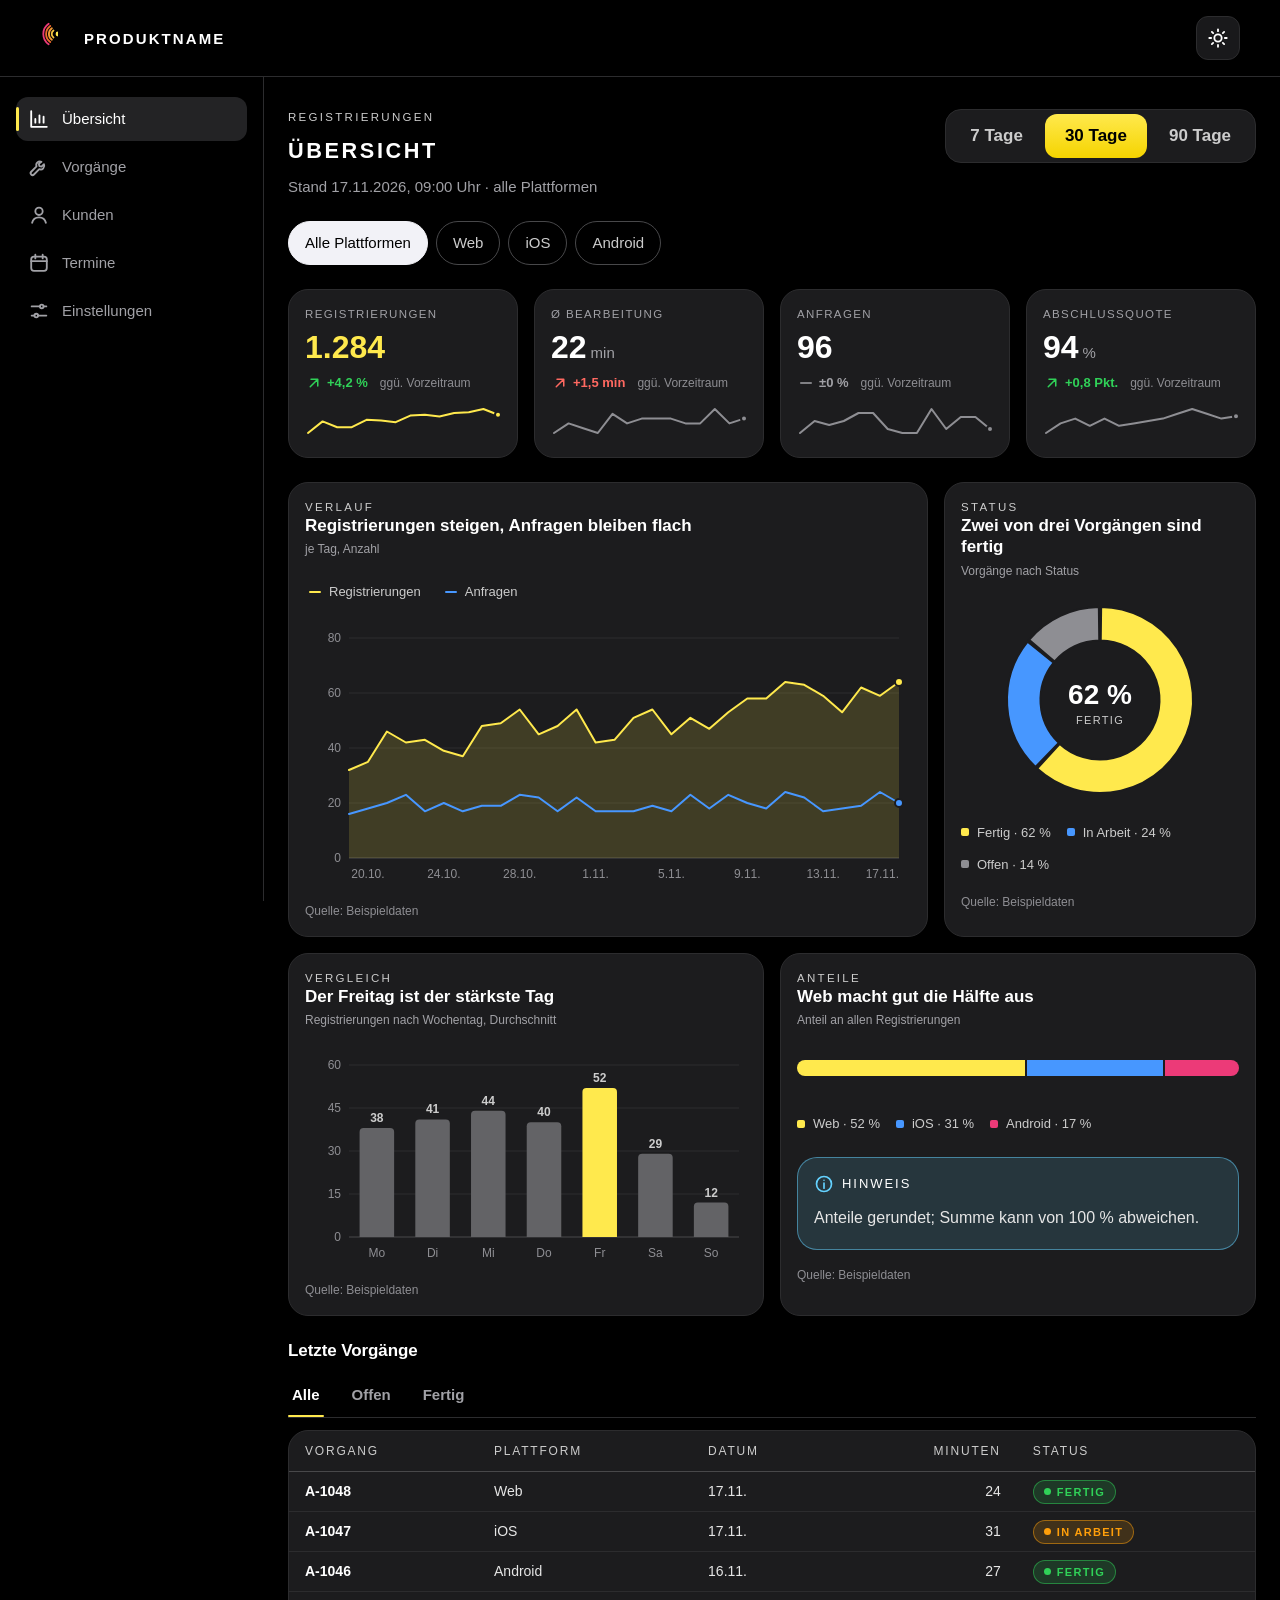
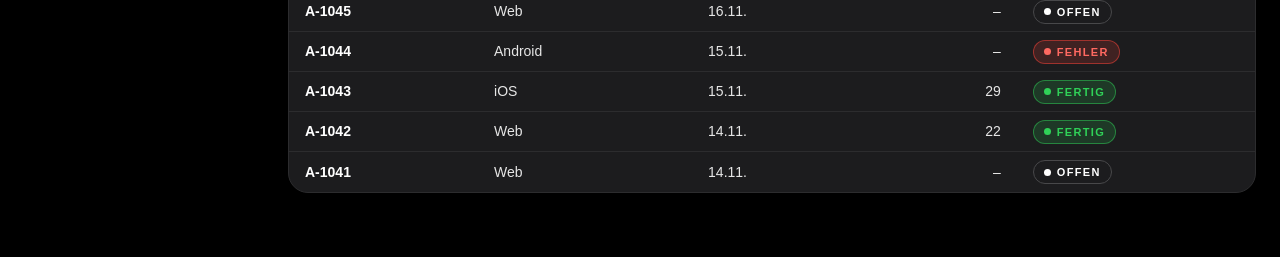
==== commit 5e1baf2e: "ODSV 1.2.0: Themen-Signet Schwarm" ====
--- a/templates/dashboard.html
+++ b/templates/dashboard.html
@@ -46,7 +46,7 @@
 <symbol id="odsv-icon-filter" viewBox="0 0 24 24"><path d="M4 5h16l-6 7.5V19l-4 1.5v-8z"/></symbol>
 <symbol id="odsv-icon-shield" viewBox="0 0 24 24"><path d="M12 3l7.5 3v5.5c0 4.5-3.2 8-7.5 9.5-4.3-1.5-7.5-5-7.5-9.5V6z"/></symbol>
 <symbol id="odsv-icon-bell" viewBox="0 0 24 24"><path d="M6 16.5V11a6 6 0 1112 0v5.5l1.5 2h-15z"/><path d="M10 21h4"/></symbol>
-<symbol id="odsv-signet" viewBox="0 0 400 400" fill="none" stroke="none"><path d="M266.8 52.6A180 180 0 0 0 266.8 347.4" style="fill:none;stroke-width:26;stroke-linecap:round;stroke-linejoin:round;stroke:var(--odsv-color-signet-1)"/><path d="M289.7 85.3A140 140 0 0 0 289.7 314.7" style="fill:none;stroke-width:26;stroke-linecap:round;stroke-linejoin:round;stroke:var(--odsv-color-signet-2)"/><path d="M312.6 118.1A100 100 0 0 0 312.6 281.9" style="fill:none;stroke-width:26;stroke-linecap:round;stroke-linejoin:round;stroke:var(--odsv-color-signet-3)"/><path d="M335.6 150.9A60 60 0 0 0 335.6 249.1" style="fill:none;stroke-width:26;stroke-linecap:round;stroke-linejoin:round;stroke:var(--odsv-color-signet-4)"/><circle cx="400" cy="200" r="34" style="fill:var(--odsv-color-signet-dot)"/></symbol><symbol id="odsv-signet-ai" viewBox="0 0 400 400" fill="none" stroke="none"><path d="M276.0 72.0Q289.4 170.6 388.0 184.0" style="fill:none;stroke-width:26;stroke-linecap:round;stroke-linejoin:round;stroke:var(--odsv-color-signet-1)"/><path d="M388.0 184.0Q289.4 197.4 276.0 296.0" style="fill:none;stroke-width:26;stroke-linecap:round;stroke-linejoin:round;stroke:var(--odsv-color-signet-2)"/><path d="M276.0 296.0Q262.6 197.4 164.0 184.0" style="fill:none;stroke-width:26;stroke-linecap:round;stroke-linejoin:round;stroke:var(--odsv-color-signet-3)"/><path d="M164.0 184.0Q262.6 170.6 276.0 72.0" style="fill:none;stroke-width:26;stroke-linecap:round;stroke-linejoin:round;stroke:var(--odsv-color-signet-4)"/><circle cx="276" cy="184" r="26" style="fill:var(--odsv-color-signet-dot)"/></symbol><symbol id="odsv-signet-network" viewBox="0 0 400 400" fill="none" stroke="none"><path d="M242.5 156.4L170.7 111.6M130.0 100.0a22 22 0 1 0 44.0 0a22 22 0 1 0 -44.0 0Z" style="fill:none;stroke-width:26;stroke-linecap:round;stroke-linejoin:round;stroke:var(--odsv-color-signet-1)"/><path d="M311.3 134.2L324.4 102.5M312.0 84.0a20 20 0 1 0 40.0 0a20 20 0 1 0 -40.0 0Z" style="fill:none;stroke-width:26;stroke-linecap:round;stroke-linejoin:round;stroke:var(--odsv-color-signet-2)"/><path d="M244.2 218.2L198.4 250.5M162.0 262.0a20 20 0 1 0 40.0 0a20 20 0 1 0 -40.0 0Z" style="fill:none;stroke-width:26;stroke-linecap:round;stroke-linejoin:round;stroke:var(--odsv-color-signet-3)"/><path d="M328.4 226.7L374.9 276.0M368.0 292.0a22 22 0 1 0 44.0 0a22 22 0 1 0 -44.0 0Z" style="fill:none;stroke-width:26;stroke-linecap:round;stroke-linejoin:round;stroke:var(--odsv-color-signet-4)"/><circle cx="290" cy="186" r="32" style="fill:var(--odsv-color-signet-dot)"/></symbol><symbol id="odsv-signet-data" viewBox="0 0 400 400" fill="none" stroke="none"><path d="M196 286L196 250" style="fill:none;stroke-width:26;stroke-linecap:round;stroke-linejoin:round;stroke:var(--odsv-color-signet-1)"/><path d="M252 286L252 212" style="fill:none;stroke-width:26;stroke-linecap:round;stroke-linejoin:round;stroke:var(--odsv-color-signet-2)"/><path d="M308 286L308 174" style="fill:none;stroke-width:26;stroke-linecap:round;stroke-linejoin:round;stroke:var(--odsv-color-signet-3)"/><path d="M364 286L364 136" style="fill:none;stroke-width:26;stroke-linecap:round;stroke-linejoin:round;stroke:var(--odsv-color-signet-4)"/><circle cx="364" cy="80" r="26" style="fill:var(--odsv-color-signet-dot)"/></symbol><symbol id="odsv-signet-code" viewBox="0 0 400 400" fill="none" stroke="none"><path d="M257.7 80.0 L192.0 186.0 L257.7 292.0" style="fill:none;stroke-width:26;stroke-linecap:round;stroke-linejoin:round;stroke:var(--odsv-color-signet-1)"/><path d="M291.0 107.0 L242.0 186.0 L291.0 265.0" style="fill:none;stroke-width:26;stroke-linecap:round;stroke-linejoin:round;stroke:var(--odsv-color-signet-2)"/><path d="M324.2 134.0 L292.0 186.0 L324.2 238.0" style="fill:none;stroke-width:26;stroke-linecap:round;stroke-linejoin:round;stroke:var(--odsv-color-signet-3)"/><path d="M358.1 160.0 L342.0 186.0 L358.1 212.0" style="fill:none;stroke-width:26;stroke-linecap:round;stroke-linejoin:round;stroke:var(--odsv-color-signet-4)"/><circle cx="398" cy="186" r="26" style="fill:var(--odsv-color-signet-dot)"/></symbol><symbol id="odsv-signet-mountains" viewBox="0 0 400 400" fill="none" stroke="none"><path d="M150.0 286.0 L210.0 182.0" style="fill:none;stroke-width:26;stroke-linecap:round;stroke-linejoin:round;stroke:var(--odsv-color-signet-1)"/><path d="M210.0 182.0 L266.0 248.0" style="fill:none;stroke-width:26;stroke-linecap:round;stroke-linejoin:round;stroke:var(--odsv-color-signet-2)"/><path d="M266.0 248.0 L332.0 108.0" style="fill:none;stroke-width:26;stroke-linecap:round;stroke-linejoin:round;stroke:var(--odsv-color-signet-3)"/><path d="M332.0 108.0 L410.0 236.0" style="fill:none;stroke-width:26;stroke-linecap:round;stroke-linejoin:round;stroke:var(--odsv-color-signet-4)"/><circle cx="250" cy="100" r="26" style="fill:var(--odsv-color-signet-dot)"/></symbol><symbol id="odsv-signet-bike" viewBox="0 0 400 400" fill="none" stroke="none"><path d="M120.0 232.0a56 56 0 1 0 112.0 0a56 56 0 1 0 -112.0 0Z" style="fill:none;stroke-width:26;stroke-linecap:round;stroke-linejoin:round;stroke:var(--odsv-color-signet-1)"/><path d="M312.0 232.0a56 56 0 1 0 112.0 0a56 56 0 1 0 -112.0 0Z" style="fill:none;stroke-width:26;stroke-linecap:round;stroke-linejoin:round;stroke:var(--odsv-color-signet-2)"/><path d="M176 232L268 232L244 156L346 156L268 232M346 156L368 232" style="fill:none;stroke-width:26;stroke-linecap:round;stroke-linejoin:round;stroke:var(--odsv-color-signet-3)"/><path d="M244 156L238 124M206 124L256 124M346 156L340 124L376 124" style="fill:none;stroke-width:26;stroke-linecap:round;stroke-linejoin:round;stroke:var(--odsv-color-signet-4)"/><circle cx="268" cy="232" r="24" style="fill:var(--odsv-color-signet-dot)"/></symbol><symbol id="odsv-signet-outdoor" viewBox="0 0 400 400" fill="none" stroke="none"><path d="M180 284L298 68" style="fill:none;stroke-width:26;stroke-linecap:round;stroke-linejoin:round;stroke:var(--odsv-color-signet-1)"/><path d="M384 284L266 68" style="fill:none;stroke-width:26;stroke-linecap:round;stroke-linejoin:round;stroke:var(--odsv-color-signet-2)"/><path d="M246 284L282 206L318 284" style="fill:none;stroke-width:26;stroke-linecap:round;stroke-linejoin:round;stroke:var(--odsv-color-signet-3)"/><path d="M156 284L404 284" style="fill:none;stroke-width:26;stroke-linecap:round;stroke-linejoin:round;stroke:var(--odsv-color-signet-4)"/><circle cx="372" cy="98" r="26" style="fill:var(--odsv-color-signet-dot)"/></symbol><symbol id="odsv-signet-route" viewBox="0 0 400 400" fill="none" stroke="none"><path d="M168 280L332 280A31 31 0 0 0 332 218" style="fill:none;stroke-width:26;stroke-linecap:round;stroke-linejoin:round;stroke:var(--odsv-color-signet-1)"/><path d="M332 218L182 218A31 31 0 0 1 182 156" style="fill:none;stroke-width:26;stroke-linecap:round;stroke-linejoin:round;stroke:var(--odsv-color-signet-2)"/><path d="M182 156L332 156A31 31 0 0 0 332 94" style="fill:none;stroke-width:26;stroke-linecap:round;stroke-linejoin:round;stroke:var(--odsv-color-signet-3)"/><path d="M332 94L244 94" style="fill:none;stroke-width:26;stroke-linecap:round;stroke-linejoin:round;stroke:var(--odsv-color-signet-4)"/><circle cx="186" cy="94" r="26" style="fill:var(--odsv-color-signet-dot)"/></symbol><symbol id="odsv-signet-success" viewBox="0 0 400 400" fill="none" stroke="none"><path d="M334.0 104.0L334.0 70.0" style="fill:none;stroke-width:26;stroke-linecap:round;stroke-linejoin:round;stroke:var(--odsv-color-signet-1)"/><path d="M373.8 127.0L403.3 110.0" style="fill:none;stroke-width:26;stroke-linecap:round;stroke-linejoin:round;stroke:var(--odsv-color-signet-2)"/><path d="M294.2 127.0L268.2 112.0" style="fill:none;stroke-width:26;stroke-linecap:round;stroke-linejoin:round;stroke:var(--odsv-color-signet-3)"/><path d="M178.0 222.0 L228.0 272.0 L304.0 186.0" style="fill:none;stroke-width:26;stroke-linecap:round;stroke-linejoin:round;stroke:var(--odsv-color-signet-4)"/><circle cx="334" cy="150" r="26" style="fill:var(--odsv-color-signet-dot)"/></symbol><symbol id="odsv-signet-fail" viewBox="0 0 400 400" fill="none" stroke="none"><path d="M140.0 250.0 L200.0 186.0" style="fill:none;stroke-width:26;stroke-linecap:round;stroke-linejoin:round;stroke:var(--odsv-color-signet-1)"/><path d="M200.0 186.0 L248.0 214.0" style="fill:none;stroke-width:26;stroke-linecap:round;stroke-linejoin:round;stroke:var(--odsv-color-signet-2)"/><path d="M248.0 214.0 L318.0 104.0" style="fill:none;stroke-width:26;stroke-linecap:round;stroke-linejoin:round;stroke:var(--odsv-color-signet-3)"/><path d="M318 104L356 236" style="fill:none;stroke-width:26;stroke-linecap:round;stroke-linejoin:round;stroke:var(--odsv-color-signet-4)"/><circle cx="366" cy="290" r="26" style="fill:var(--odsv-color-signet-dot)"/></symbol><symbol id="odsv-signet-conflict" viewBox="0 0 400 400" fill="none" stroke="none"><path d="M130 188L232 188" style="fill:none;stroke-width:26;stroke-linecap:round;stroke-linejoin:round;stroke:var(--odsv-color-signet-1)"/><path d="M200 148L240 188L200 228" style="fill:none;stroke-width:26;stroke-linecap:round;stroke-linejoin:round;stroke:var(--odsv-color-signet-2)"/><path d="M372 148L332 188L372 228" style="fill:none;stroke-width:26;stroke-linecap:round;stroke-linejoin:round;stroke:var(--odsv-color-signet-3)"/><path d="M424 188L340 188" style="fill:none;stroke-width:26;stroke-linecap:round;stroke-linejoin:round;stroke:var(--odsv-color-signet-4)"/><circle cx="286" cy="188" r="24" style="fill:var(--odsv-color-signet-dot)"/></symbol><symbol id="odsv-signet-agreement" viewBox="0 0 400 400" fill="none" stroke="none"><path d="M140 92C200 92 220 190 262 190" style="fill:none;stroke-width:26;stroke-linecap:round;stroke-linejoin:round;stroke:var(--odsv-color-signet-1)"/><path d="M140 288C200 288 220 190 262 190" style="fill:none;stroke-width:26;stroke-linecap:round;stroke-linejoin:round;stroke:var(--odsv-color-signet-2)"/><path d="M300 190L388 190" style="fill:none;stroke-width:26;stroke-linecap:round;stroke-linejoin:round;stroke:var(--odsv-color-signet-3)"/><path d="M354 156L392 190L354 224" style="fill:none;stroke-width:26;stroke-linecap:round;stroke-linejoin:round;stroke:var(--odsv-color-signet-4)"/><circle cx="262" cy="190" r="26" style="fill:var(--odsv-color-signet-dot)"/></symbol><symbol id="odsv-signet-idea" viewBox="0 0 400 400" fill="none" stroke="none"><path d="M330.8 236.0A70 70 0 1 0 237.2 236.0" style="fill:none;stroke-width:26;stroke-linecap:round;stroke-linejoin:round;stroke:var(--odsv-color-signet-1)"/><path d="M330.8 236.0L322.8 276.0L245.2 276.0L237.2 236.0" style="fill:none;stroke-width:26;stroke-linecap:round;stroke-linejoin:round;stroke:var(--odsv-color-signet-2)"/><path d="M262 318.0L306 318.0" style="fill:none;stroke-width:26;stroke-linecap:round;stroke-linejoin:round;stroke:var(--odsv-color-signet-3)"/><path d="M284.0 84.0L284.0 64.0M365.9 126.6L382.3 115.2M202.1 126.6L185.7 115.2" style="fill:none;stroke-width:26;stroke-linecap:round;stroke-linejoin:round;stroke:var(--odsv-color-signet-4)"/><circle cx="284" cy="184" r="24" style="fill:var(--odsv-color-signet-dot)"/></symbol><symbol id="odsv-signet-question" viewBox="0 0 400 400" fill="none" stroke="none"><path d="M229.7 110.8A62 62 0 0 1 298.8 70.9" style="fill:none;stroke-width:26;stroke-linecap:round;stroke-linejoin:round;stroke:var(--odsv-color-signet-1)"/><path d="M298.8 70.9A62 62 0 0 1 350.0 132.0" style="fill:none;stroke-width:26;stroke-linecap:round;stroke-linejoin:round;stroke:var(--odsv-color-signet-2)"/><path d="M350 132C350 186 288 172 288 228" style="fill:none;stroke-width:26;stroke-linecap:round;stroke-linejoin:round;stroke:var(--odsv-color-signet-3)"/><path d="M288 228L288 250" style="fill:none;stroke-width:26;stroke-linecap:round;stroke-linejoin:round;stroke:var(--odsv-color-signet-4)"/><circle cx="288" cy="308" r="26" style="fill:var(--odsv-color-signet-dot)"/></symbol><symbol id="odsv-signet-progress" viewBox="0 0 400 400" fill="none" stroke="none"><path d="M265.9 83.6A104 104 0 0 1 386.4 167.9" style="fill:none;stroke-width:26;stroke-linecap:round;stroke-linejoin:round;stroke:var(--odsv-color-signet-1)"/><path d="M386.4 204.1A104 104 0 0 1 302.1 288.4" style="fill:none;stroke-width:26;stroke-linecap:round;stroke-linejoin:round;stroke:var(--odsv-color-signet-2)"/><path d="M265.9 288.4A104 104 0 0 1 193.9 238.0" style="fill:none;stroke-width:26;stroke-linecap:round;stroke-linejoin:round;stroke:var(--odsv-color-signet-3)"/><path d="M181.6 204.1A104 104 0 0 1 186.3 150.4" style="fill:none;stroke-width:26;stroke-linecap:round;stroke-linejoin:round;stroke:var(--odsv-color-signet-4)"/><circle cx="284" cy="186" r="26" style="fill:var(--odsv-color-signet-dot)"/></symbol><symbol id="odsv-signet-restart" viewBox="0 0 400 400" fill="none" stroke="none"><path d="M233.0 103.1A98 98 0 0 1 366.9 139.0" style="fill:none;stroke-width:26;stroke-linecap:round;stroke-linejoin:round;stroke:var(--odsv-color-signet-1)"/><path d="M378.5 171.0A98 98 0 0 1 299.0 284.5" style="fill:none;stroke-width:26;stroke-linecap:round;stroke-linejoin:round;stroke:var(--odsv-color-signet-2)"/><path d="M265.0 284.5A98 98 0 0 1 187.3 162.6" style="fill:none;stroke-width:26;stroke-linecap:round;stroke-linejoin:round;stroke:var(--odsv-color-signet-3)"/><path d="M148.8 187.7L187.3 162.6L208.2 203.6" style="fill:none;stroke-width:26;stroke-linecap:round;stroke-linejoin:round;stroke:var(--odsv-color-signet-4)"/><circle cx="282" cy="188" r="26" style="fill:var(--odsv-color-signet-dot)"/></symbol>
+<symbol id="odsv-signet" viewBox="0 0 400 400" fill="none" stroke="none"><path d="M266.8 52.6A180 180 0 0 0 266.8 347.4" style="fill:none;stroke-width:26;stroke-linecap:round;stroke-linejoin:round;stroke:var(--odsv-color-signet-1)"/><path d="M289.7 85.3A140 140 0 0 0 289.7 314.7" style="fill:none;stroke-width:26;stroke-linecap:round;stroke-linejoin:round;stroke:var(--odsv-color-signet-2)"/><path d="M312.6 118.1A100 100 0 0 0 312.6 281.9" style="fill:none;stroke-width:26;stroke-linecap:round;stroke-linejoin:round;stroke:var(--odsv-color-signet-3)"/><path d="M335.6 150.9A60 60 0 0 0 335.6 249.1" style="fill:none;stroke-width:26;stroke-linecap:round;stroke-linejoin:round;stroke:var(--odsv-color-signet-4)"/><circle cx="400" cy="200" r="34" style="fill:var(--odsv-color-signet-dot)"/></symbol><symbol id="odsv-signet-ai" viewBox="0 0 400 400" fill="none" stroke="none"><path d="M276.0 72.0Q289.4 170.6 388.0 184.0" style="fill:none;stroke-width:26;stroke-linecap:round;stroke-linejoin:round;stroke:var(--odsv-color-signet-1)"/><path d="M388.0 184.0Q289.4 197.4 276.0 296.0" style="fill:none;stroke-width:26;stroke-linecap:round;stroke-linejoin:round;stroke:var(--odsv-color-signet-2)"/><path d="M276.0 296.0Q262.6 197.4 164.0 184.0" style="fill:none;stroke-width:26;stroke-linecap:round;stroke-linejoin:round;stroke:var(--odsv-color-signet-3)"/><path d="M164.0 184.0Q262.6 170.6 276.0 72.0" style="fill:none;stroke-width:26;stroke-linecap:round;stroke-linejoin:round;stroke:var(--odsv-color-signet-4)"/><circle cx="276" cy="184" r="26" style="fill:var(--odsv-color-signet-dot)"/></symbol><symbol id="odsv-signet-network" viewBox="0 0 400 400" fill="none" stroke="none"><path d="M242.5 156.4L170.7 111.6M130.0 100.0a22 22 0 1 0 44.0 0a22 22 0 1 0 -44.0 0Z" style="fill:none;stroke-width:26;stroke-linecap:round;stroke-linejoin:round;stroke:var(--odsv-color-signet-1)"/><path d="M311.3 134.2L324.4 102.5M312.0 84.0a20 20 0 1 0 40.0 0a20 20 0 1 0 -40.0 0Z" style="fill:none;stroke-width:26;stroke-linecap:round;stroke-linejoin:round;stroke:var(--odsv-color-signet-2)"/><path d="M244.2 218.2L198.4 250.5M162.0 262.0a20 20 0 1 0 40.0 0a20 20 0 1 0 -40.0 0Z" style="fill:none;stroke-width:26;stroke-linecap:round;stroke-linejoin:round;stroke:var(--odsv-color-signet-3)"/><path d="M328.4 226.7L374.9 276.0M368.0 292.0a22 22 0 1 0 44.0 0a22 22 0 1 0 -44.0 0Z" style="fill:none;stroke-width:26;stroke-linecap:round;stroke-linejoin:round;stroke:var(--odsv-color-signet-4)"/><circle cx="290" cy="186" r="32" style="fill:var(--odsv-color-signet-dot)"/></symbol><symbol id="odsv-signet-data" viewBox="0 0 400 400" fill="none" stroke="none"><path d="M196 286L196 250" style="fill:none;stroke-width:26;stroke-linecap:round;stroke-linejoin:round;stroke:var(--odsv-color-signet-1)"/><path d="M252 286L252 212" style="fill:none;stroke-width:26;stroke-linecap:round;stroke-linejoin:round;stroke:var(--odsv-color-signet-2)"/><path d="M308 286L308 174" style="fill:none;stroke-width:26;stroke-linecap:round;stroke-linejoin:round;stroke:var(--odsv-color-signet-3)"/><path d="M364 286L364 136" style="fill:none;stroke-width:26;stroke-linecap:round;stroke-linejoin:round;stroke:var(--odsv-color-signet-4)"/><circle cx="364" cy="80" r="26" style="fill:var(--odsv-color-signet-dot)"/></symbol><symbol id="odsv-signet-code" viewBox="0 0 400 400" fill="none" stroke="none"><path d="M257.7 80.0 L192.0 186.0 L257.7 292.0" style="fill:none;stroke-width:26;stroke-linecap:round;stroke-linejoin:round;stroke:var(--odsv-color-signet-1)"/><path d="M291.0 107.0 L242.0 186.0 L291.0 265.0" style="fill:none;stroke-width:26;stroke-linecap:round;stroke-linejoin:round;stroke:var(--odsv-color-signet-2)"/><path d="M324.2 134.0 L292.0 186.0 L324.2 238.0" style="fill:none;stroke-width:26;stroke-linecap:round;stroke-linejoin:round;stroke:var(--odsv-color-signet-3)"/><path d="M358.1 160.0 L342.0 186.0 L358.1 212.0" style="fill:none;stroke-width:26;stroke-linecap:round;stroke-linejoin:round;stroke:var(--odsv-color-signet-4)"/><circle cx="398" cy="186" r="26" style="fill:var(--odsv-color-signet-dot)"/></symbol><symbol id="odsv-signet-swarm" viewBox="0 0 400 400" fill="none" stroke="none"><path d="M193.5 93.5C197.0 92.1 207.5 87.0 214.6 84.9C221.7 82.7 228.9 81.4 235.8 80.7C242.8 80.0 249.7 80.0 256.3 80.6C262.9 81.3 269.3 82.6 275.3 84.4C281.3 86.2 286.9 88.6 292.1 91.4C297.3 94.1 302.0 97.4 306.3 100.9C310.5 104.4 314.2 108.4 317.4 112.4C320.6 116.4 323.2 120.7 325.3 125.0C327.4 129.3 328.9 133.8 330.0 138.0C331.0 142.3 331.3 148.6 331.5 150.7" style="fill:none;stroke-width:26;stroke-linecap:round;stroke-linejoin:round;stroke:var(--odsv-color-signet-1)"/><path d="M374.5 93.5C375.9 97.0 381.0 107.5 383.1 114.6C385.3 121.7 386.6 128.9 387.3 135.8C388.0 142.8 388.0 149.7 387.4 156.3C386.7 162.9 385.4 169.3 383.6 175.3C381.8 181.3 379.4 186.9 376.6 192.1C373.9 197.3 370.6 202.0 367.1 206.3C363.6 210.5 359.6 214.2 355.6 217.4C351.6 220.6 347.3 223.2 343.0 225.3C338.7 227.4 334.2 228.9 330.0 230.0C325.7 231.0 319.4 231.3 317.3 231.5" style="fill:none;stroke-width:26;stroke-linecap:round;stroke-linejoin:round;stroke:var(--odsv-color-signet-2)"/><path d="M374.5 274.5C371.0 275.9 360.5 281.0 353.4 283.1C346.3 285.3 339.1 286.6 332.2 287.3C325.2 288.0 318.3 288.0 311.7 287.4C305.1 286.7 298.7 285.4 292.7 283.6C286.7 281.8 281.1 279.4 275.9 276.6C270.7 273.9 266.0 270.6 261.7 267.1C257.5 263.6 253.8 259.6 250.6 255.6C247.4 251.6 244.8 247.3 242.7 243.0C240.6 238.7 239.1 234.2 238.0 230.0C237.0 225.7 236.7 219.4 236.5 217.3" style="fill:none;stroke-width:26;stroke-linecap:round;stroke-linejoin:round;stroke:var(--odsv-color-signet-3)"/><path d="M193.5 274.5C192.1 271.0 187.0 260.5 184.9 253.4C182.7 246.3 181.4 239.1 180.7 232.2C180.0 225.2 180.0 218.3 180.6 211.7C181.3 205.1 182.6 198.7 184.4 192.7C186.2 186.7 188.6 181.1 191.4 175.9C194.1 170.7 197.4 166.0 200.9 161.7C204.4 157.5 208.4 153.8 212.4 150.6C216.4 147.4 220.7 144.8 225.0 142.7C229.3 140.6 233.8 139.1 238.0 138.0C242.3 137.0 248.6 136.7 250.7 136.5" style="fill:none;stroke-width:26;stroke-linecap:round;stroke-linejoin:round;stroke:var(--odsv-color-signet-4)"/><circle cx="284" cy="184" r="26" style="fill:var(--odsv-color-signet-dot)"/></symbol><symbol id="odsv-signet-mountains" viewBox="0 0 400 400" fill="none" stroke="none"><path d="M150.0 286.0 L210.0 182.0" style="fill:none;stroke-width:26;stroke-linecap:round;stroke-linejoin:round;stroke:var(--odsv-color-signet-1)"/><path d="M210.0 182.0 L266.0 248.0" style="fill:none;stroke-width:26;stroke-linecap:round;stroke-linejoin:round;stroke:var(--odsv-color-signet-2)"/><path d="M266.0 248.0 L332.0 108.0" style="fill:none;stroke-width:26;stroke-linecap:round;stroke-linejoin:round;stroke:var(--odsv-color-signet-3)"/><path d="M332.0 108.0 L410.0 236.0" style="fill:none;stroke-width:26;stroke-linecap:round;stroke-linejoin:round;stroke:var(--odsv-color-signet-4)"/><circle cx="250" cy="100" r="26" style="fill:var(--odsv-color-signet-dot)"/></symbol><symbol id="odsv-signet-bike" viewBox="0 0 400 400" fill="none" stroke="none"><path d="M120.0 232.0a56 56 0 1 0 112.0 0a56 56 0 1 0 -112.0 0Z" style="fill:none;stroke-width:26;stroke-linecap:round;stroke-linejoin:round;stroke:var(--odsv-color-signet-1)"/><path d="M312.0 232.0a56 56 0 1 0 112.0 0a56 56 0 1 0 -112.0 0Z" style="fill:none;stroke-width:26;stroke-linecap:round;stroke-linejoin:round;stroke:var(--odsv-color-signet-2)"/><path d="M176 232L268 232L244 156L346 156L268 232M346 156L368 232" style="fill:none;stroke-width:26;stroke-linecap:round;stroke-linejoin:round;stroke:var(--odsv-color-signet-3)"/><path d="M244 156L238 124M206 124L256 124M346 156L340 124L376 124" style="fill:none;stroke-width:26;stroke-linecap:round;stroke-linejoin:round;stroke:var(--odsv-color-signet-4)"/><circle cx="268" cy="232" r="24" style="fill:var(--odsv-color-signet-dot)"/></symbol><symbol id="odsv-signet-outdoor" viewBox="0 0 400 400" fill="none" stroke="none"><path d="M180 284L298 68" style="fill:none;stroke-width:26;stroke-linecap:round;stroke-linejoin:round;stroke:var(--odsv-color-signet-1)"/><path d="M384 284L266 68" style="fill:none;stroke-width:26;stroke-linecap:round;stroke-linejoin:round;stroke:var(--odsv-color-signet-2)"/><path d="M246 284L282 206L318 284" style="fill:none;stroke-width:26;stroke-linecap:round;stroke-linejoin:round;stroke:var(--odsv-color-signet-3)"/><path d="M156 284L404 284" style="fill:none;stroke-width:26;stroke-linecap:round;stroke-linejoin:round;stroke:var(--odsv-color-signet-4)"/><circle cx="372" cy="98" r="26" style="fill:var(--odsv-color-signet-dot)"/></symbol><symbol id="odsv-signet-route" viewBox="0 0 400 400" fill="none" stroke="none"><path d="M168 280L332 280A31 31 0 0 0 332 218" style="fill:none;stroke-width:26;stroke-linecap:round;stroke-linejoin:round;stroke:var(--odsv-color-signet-1)"/><path d="M332 218L182 218A31 31 0 0 1 182 156" style="fill:none;stroke-width:26;stroke-linecap:round;stroke-linejoin:round;stroke:var(--odsv-color-signet-2)"/><path d="M182 156L332 156A31 31 0 0 0 332 94" style="fill:none;stroke-width:26;stroke-linecap:round;stroke-linejoin:round;stroke:var(--odsv-color-signet-3)"/><path d="M332 94L244 94" style="fill:none;stroke-width:26;stroke-linecap:round;stroke-linejoin:round;stroke:var(--odsv-color-signet-4)"/><circle cx="186" cy="94" r="26" style="fill:var(--odsv-color-signet-dot)"/></symbol><symbol id="odsv-signet-success" viewBox="0 0 400 400" fill="none" stroke="none"><path d="M334.0 104.0L334.0 70.0" style="fill:none;stroke-width:26;stroke-linecap:round;stroke-linejoin:round;stroke:var(--odsv-color-signet-1)"/><path d="M373.8 127.0L403.3 110.0" style="fill:none;stroke-width:26;stroke-linecap:round;stroke-linejoin:round;stroke:var(--odsv-color-signet-2)"/><path d="M294.2 127.0L268.2 112.0" style="fill:none;stroke-width:26;stroke-linecap:round;stroke-linejoin:round;stroke:var(--odsv-color-signet-3)"/><path d="M178.0 222.0 L228.0 272.0 L304.0 186.0" style="fill:none;stroke-width:26;stroke-linecap:round;stroke-linejoin:round;stroke:var(--odsv-color-signet-4)"/><circle cx="334" cy="150" r="26" style="fill:var(--odsv-color-signet-dot)"/></symbol><symbol id="odsv-signet-fail" viewBox="0 0 400 400" fill="none" stroke="none"><path d="M140.0 250.0 L200.0 186.0" style="fill:none;stroke-width:26;stroke-linecap:round;stroke-linejoin:round;stroke:var(--odsv-color-signet-1)"/><path d="M200.0 186.0 L248.0 214.0" style="fill:none;stroke-width:26;stroke-linecap:round;stroke-linejoin:round;stroke:var(--odsv-color-signet-2)"/><path d="M248.0 214.0 L318.0 104.0" style="fill:none;stroke-width:26;stroke-linecap:round;stroke-linejoin:round;stroke:var(--odsv-color-signet-3)"/><path d="M318 104L356 236" style="fill:none;stroke-width:26;stroke-linecap:round;stroke-linejoin:round;stroke:var(--odsv-color-signet-4)"/><circle cx="366" cy="290" r="26" style="fill:var(--odsv-color-signet-dot)"/></symbol><symbol id="odsv-signet-conflict" viewBox="0 0 400 400" fill="none" stroke="none"><path d="M130 188L232 188" style="fill:none;stroke-width:26;stroke-linecap:round;stroke-linejoin:round;stroke:var(--odsv-color-signet-1)"/><path d="M200 148L240 188L200 228" style="fill:none;stroke-width:26;stroke-linecap:round;stroke-linejoin:round;stroke:var(--odsv-color-signet-2)"/><path d="M372 148L332 188L372 228" style="fill:none;stroke-width:26;stroke-linecap:round;stroke-linejoin:round;stroke:var(--odsv-color-signet-3)"/><path d="M424 188L340 188" style="fill:none;stroke-width:26;stroke-linecap:round;stroke-linejoin:round;stroke:var(--odsv-color-signet-4)"/><circle cx="286" cy="188" r="24" style="fill:var(--odsv-color-signet-dot)"/></symbol><symbol id="odsv-signet-agreement" viewBox="0 0 400 400" fill="none" stroke="none"><path d="M140 92C200 92 220 190 262 190" style="fill:none;stroke-width:26;stroke-linecap:round;stroke-linejoin:round;stroke:var(--odsv-color-signet-1)"/><path d="M140 288C200 288 220 190 262 190" style="fill:none;stroke-width:26;stroke-linecap:round;stroke-linejoin:round;stroke:var(--odsv-color-signet-2)"/><path d="M300 190L388 190" style="fill:none;stroke-width:26;stroke-linecap:round;stroke-linejoin:round;stroke:var(--odsv-color-signet-3)"/><path d="M354 156L392 190L354 224" style="fill:none;stroke-width:26;stroke-linecap:round;stroke-linejoin:round;stroke:var(--odsv-color-signet-4)"/><circle cx="262" cy="190" r="26" style="fill:var(--odsv-color-signet-dot)"/></symbol><symbol id="odsv-signet-idea" viewBox="0 0 400 400" fill="none" stroke="none"><path d="M330.8 236.0A70 70 0 1 0 237.2 236.0" style="fill:none;stroke-width:26;stroke-linecap:round;stroke-linejoin:round;stroke:var(--odsv-color-signet-1)"/><path d="M330.8 236.0L322.8 276.0L245.2 276.0L237.2 236.0" style="fill:none;stroke-width:26;stroke-linecap:round;stroke-linejoin:round;stroke:var(--odsv-color-signet-2)"/><path d="M262 318.0L306 318.0" style="fill:none;stroke-width:26;stroke-linecap:round;stroke-linejoin:round;stroke:var(--odsv-color-signet-3)"/><path d="M284.0 84.0L284.0 64.0M365.9 126.6L382.3 115.2M202.1 126.6L185.7 115.2" style="fill:none;stroke-width:26;stroke-linecap:round;stroke-linejoin:round;stroke:var(--odsv-color-signet-4)"/><circle cx="284" cy="184" r="24" style="fill:var(--odsv-color-signet-dot)"/></symbol><symbol id="odsv-signet-question" viewBox="0 0 400 400" fill="none" stroke="none"><path d="M229.7 110.8A62 62 0 0 1 298.8 70.9" style="fill:none;stroke-width:26;stroke-linecap:round;stroke-linejoin:round;stroke:var(--odsv-color-signet-1)"/><path d="M298.8 70.9A62 62 0 0 1 350.0 132.0" style="fill:none;stroke-width:26;stroke-linecap:round;stroke-linejoin:round;stroke:var(--odsv-color-signet-2)"/><path d="M350 132C350 186 288 172 288 228" style="fill:none;stroke-width:26;stroke-linecap:round;stroke-linejoin:round;stroke:var(--odsv-color-signet-3)"/><path d="M288 228L288 250" style="fill:none;stroke-width:26;stroke-linecap:round;stroke-linejoin:round;stroke:var(--odsv-color-signet-4)"/><circle cx="288" cy="308" r="26" style="fill:var(--odsv-color-signet-dot)"/></symbol><symbol id="odsv-signet-progress" viewBox="0 0 400 400" fill="none" stroke="none"><path d="M265.9 83.6A104 104 0 0 1 386.4 167.9" style="fill:none;stroke-width:26;stroke-linecap:round;stroke-linejoin:round;stroke:var(--odsv-color-signet-1)"/><path d="M386.4 204.1A104 104 0 0 1 302.1 288.4" style="fill:none;stroke-width:26;stroke-linecap:round;stroke-linejoin:round;stroke:var(--odsv-color-signet-2)"/><path d="M265.9 288.4A104 104 0 0 1 193.9 238.0" style="fill:none;stroke-width:26;stroke-linecap:round;stroke-linejoin:round;stroke:var(--odsv-color-signet-3)"/><path d="M181.6 204.1A104 104 0 0 1 186.3 150.4" style="fill:none;stroke-width:26;stroke-linecap:round;stroke-linejoin:round;stroke:var(--odsv-color-signet-4)"/><circle cx="284" cy="186" r="26" style="fill:var(--odsv-color-signet-dot)"/></symbol><symbol id="odsv-signet-restart" viewBox="0 0 400 400" fill="none" stroke="none"><path d="M233.0 103.1A98 98 0 0 1 366.9 139.0" style="fill:none;stroke-width:26;stroke-linecap:round;stroke-linejoin:round;stroke:var(--odsv-color-signet-1)"/><path d="M378.5 171.0A98 98 0 0 1 299.0 284.5" style="fill:none;stroke-width:26;stroke-linecap:round;stroke-linejoin:round;stroke:var(--odsv-color-signet-2)"/><path d="M265.0 284.5A98 98 0 0 1 187.3 162.6" style="fill:none;stroke-width:26;stroke-linecap:round;stroke-linejoin:round;stroke:var(--odsv-color-signet-3)"/><path d="M148.8 187.7L187.3 162.6L208.2 203.6" style="fill:none;stroke-width:26;stroke-linecap:round;stroke-linejoin:round;stroke:var(--odsv-color-signet-4)"/><circle cx="282" cy="188" r="26" style="fill:var(--odsv-color-signet-dot)"/></symbol>
 </svg><!--/ODSV-SPRITE-->
 <a class="odsv-skip" href="#inhalt">Zum Inhalt</a>
 <header class="odsv-topbar odsv-topbar--wide">
--- a/web/tokens.css
+++ b/web/tokens.css
@@ -1,4 +1,4 @@
-/* ODSV Design-Tokens v1.0.0 – ERZEUGT aus tokens.json (tools/build_tokens.py). Nicht von Hand ändern. */
+/* ODSV Design-Tokens v1.2.0 – ERZEUGT aus tokens.json (tools/build_tokens.py). Nicht von Hand ändern. */
 /* :root = dunkles Theme (Standard) · [data-theme="light"] = helles Theme · @media print = hell + Druck */
 :root, [data-theme="dark"] {
   color-scheme: dark;
--- a/web/odsv.css
+++ b/web/odsv.css
@@ -1,5 +1,5 @@
 /* ==========================================================================
-   ODSV v1.0 – Komponentenbibliothek (Web)
+   ODSV v1.1 – Komponentenbibliothek (Web)
    Voraussetzung: tokens.css VOR dieser Datei einbinden.
    Regeln: nur var(--odsv-…) – keine Farbwerte, Klassen-Präfix .odsv-.
    Private Hilfsvariablen heißen --p / --_x (kein odsv-Präfix, nur lokal).
@@ -794,6 +794,42 @@
 .odsv-stackbar { display: flex; height: var(--odsv-space-4); gap: 2px; border-radius: var(--odsv-radius-pill); overflow: hidden; }
 .odsv-stackbar > span { display: block; height: 100%; background: currentColor; min-width: 2px; }
 
+/* Datenanalyse (odsv-charts.js 1.1): Paletten für Menge und Richtung, Marken, Anmerkungen, Fokus, Tabelle, kleine Vielfache */
+.odsv-dv-seq-1 { color: var(--odsv-dataviz-sequential-1); } .odsv-dv-seq-2 { color: var(--odsv-dataviz-sequential-2); }
+.odsv-dv-seq-3 { color: var(--odsv-dataviz-sequential-3); } .odsv-dv-seq-4 { color: var(--odsv-dataviz-sequential-4); }
+.odsv-dv-seq-5 { color: var(--odsv-dataviz-sequential-5); } .odsv-dv-seq-6 { color: var(--odsv-dataviz-sequential-6); }
+.odsv-dv-div-neg-3 { color: var(--odsv-dataviz-diverging-neg-3); } .odsv-dv-div-neg { color: var(--odsv-dataviz-diverging-neg-2); } .odsv-dv-div-neg-1 { color: var(--odsv-dataviz-diverging-neg-1); }
+.odsv-dv-div-mid { color: var(--odsv-dataviz-diverging-mid); }
+.odsv-dv-div-pos-1 { color: var(--odsv-dataviz-diverging-pos-1); } .odsv-dv-div-pos { color: var(--odsv-dataviz-diverging-pos-2); } .odsv-dv-div-pos-3 { color: var(--odsv-dataviz-diverging-pos-3); }
+.odsv-chart__tools { display: flex; flex-wrap: wrap; gap: var(--odsv-space-2); align-items: center; }
+.odsv-chart__plot svg:focus { outline: none; }
+.odsv-chart__plot svg:focus-visible { outline: var(--odsv-border-width-focus) solid var(--odsv-color-focus-ring); outline-offset: var(--odsv-border-focus-offset); border-radius: var(--odsv-radius-sm); }
+.odsv-axis-text--cat { fill: var(--odsv-dataviz-label); font-size: var(--odsv-font-size-13); }
+.odsv-data-label--muted { fill: var(--odsv-dataviz-axis-text); font-weight: var(--odsv-font-weight-regular); }
+.odsv-data-center { fill: var(--odsv-color-text-primary); font-family: var(--odsv-font-family-display); font-size: var(--odsv-font-size-28); font-weight: var(--odsv-font-weight-semibold); font-variant-numeric: tabular-nums; }
+.odsv-data-bar--seg { stroke: var(--odsv-dataviz-gap); stroke-width: var(--odsv-border-width-emphasis); paint-order: stroke; }
+.odsv-data-line--context { stroke-width: var(--odsv-border-width-hairline); opacity: 0.7; }
+.odsv-data-bubble { fill: currentColor; fill-opacity: 0.55; stroke: currentColor; stroke-width: var(--odsv-border-width-hairline); }
+.odsv-data-outlier { fill: var(--odsv-dataviz-gap); stroke: currentColor; stroke-width: var(--odsv-border-width-control); }
+.odsv-data-whisker { stroke: currentColor; stroke-width: var(--odsv-border-width-control); stroke-linecap: round; opacity: 0.6; }
+.odsv-data-box { stroke: currentColor; stroke-width: var(--odsv-space-2); stroke-linecap: round; }
+.odsv-data-trend, .odsv-data-ref { stroke: var(--odsv-dataviz-label); stroke-width: var(--odsv-border-width-control); stroke-dasharray: 6 5; fill: none; }
+.odsv-data-event { stroke: var(--odsv-color-lineart-dim); stroke-width: var(--odsv-border-width-hairline); stroke-dasharray: 4 4; }
+.odsv-data-pill { fill: var(--odsv-color-surface-3); stroke: var(--odsv-color-border-strong); stroke-width: var(--odsv-border-width-hairline); }
+.odsv-data-pill-text { fill: var(--odsv-color-text-primary); font-family: var(--odsv-font-family-text); font-size: var(--odsv-font-size-11); font-weight: var(--odsv-font-weight-semibold); letter-spacing: var(--odsv-font-tracking-chip); text-transform: uppercase; }
+.odsv-data-pill-text--plain { text-transform: none; letter-spacing: var(--odsv-font-tracking-normal); font-size: var(--odsv-font-size-12); }
+.odsv-data-band { fill: var(--odsv-color-surface-2); pointer-events: none; }
+.odsv-data-focus { fill: none; stroke: var(--odsv-color-focus-ring); stroke-width: var(--odsv-border-width-focus); pointer-events: none; }
+.odsv-data-cell { fill: currentColor; }
+.odsv-data-cell--empty { fill: none; stroke: var(--odsv-dataviz-grid); stroke-width: var(--odsv-border-width-hairline); stroke-dasharray: 3 3; }
+.odsv-data-cell-text { fill: var(--odsv-color-text-primary); font-family: var(--odsv-font-family-text); font-size: var(--odsv-font-size-12); font-weight: var(--odsv-font-weight-semibold); font-variant-numeric: tabular-nums; pointer-events: none; }
+.odsv-data-cell-text--inverse { fill: var(--odsv-color-text-inverse); }
+.odsv-chart__table { margin-top: var(--odsv-space-2); }
+.odsv-chart__multiples { display: grid; grid-template-columns: repeat(var(--_cols, 2), minmax(0, 1fr)); gap: var(--odsv-space-5) var(--odsv-space-4); }
+.odsv-chart__multiple { display: grid; gap: var(--odsv-space-2); min-width: 0; }
+.odsv-chart__multiple svg { display: block; width: 100%; height: auto; overflow: visible; }
+.odsv-chart__multiple-title { margin: 0; font-size: var(--odsv-font-size-13); font-weight: var(--odsv-font-weight-semibold); color: var(--odsv-color-text-secondary); font-variant-numeric: tabular-nums; }
+
 .odsv-stage { position: relative; overflow: hidden; background: var(--odsv-color-bg-stage); border: var(--odsv-border-width-hairline) solid var(--odsv-color-border-subtle); border-radius: var(--odsv-radius-card); min-height: 240px; }
 .odsv-stage__hint { position: absolute; z-index: var(--odsv-z-stage-ui); left: var(--odsv-space-3); right: var(--odsv-space-3); top: var(--odsv-space-3); text-align: center; font-size: var(--odsv-text-caption-size); color: var(--odsv-color-text-secondary); text-shadow: var(--odsv-shadow-text-on-stage); pointer-events: none; }
 .odsv-stage__controls { position: absolute; z-index: var(--odsv-z-stage-ui); right: var(--odsv-space-3); bottom: var(--odsv-space-3); display: flex; gap: var(--odsv-space-2); }
